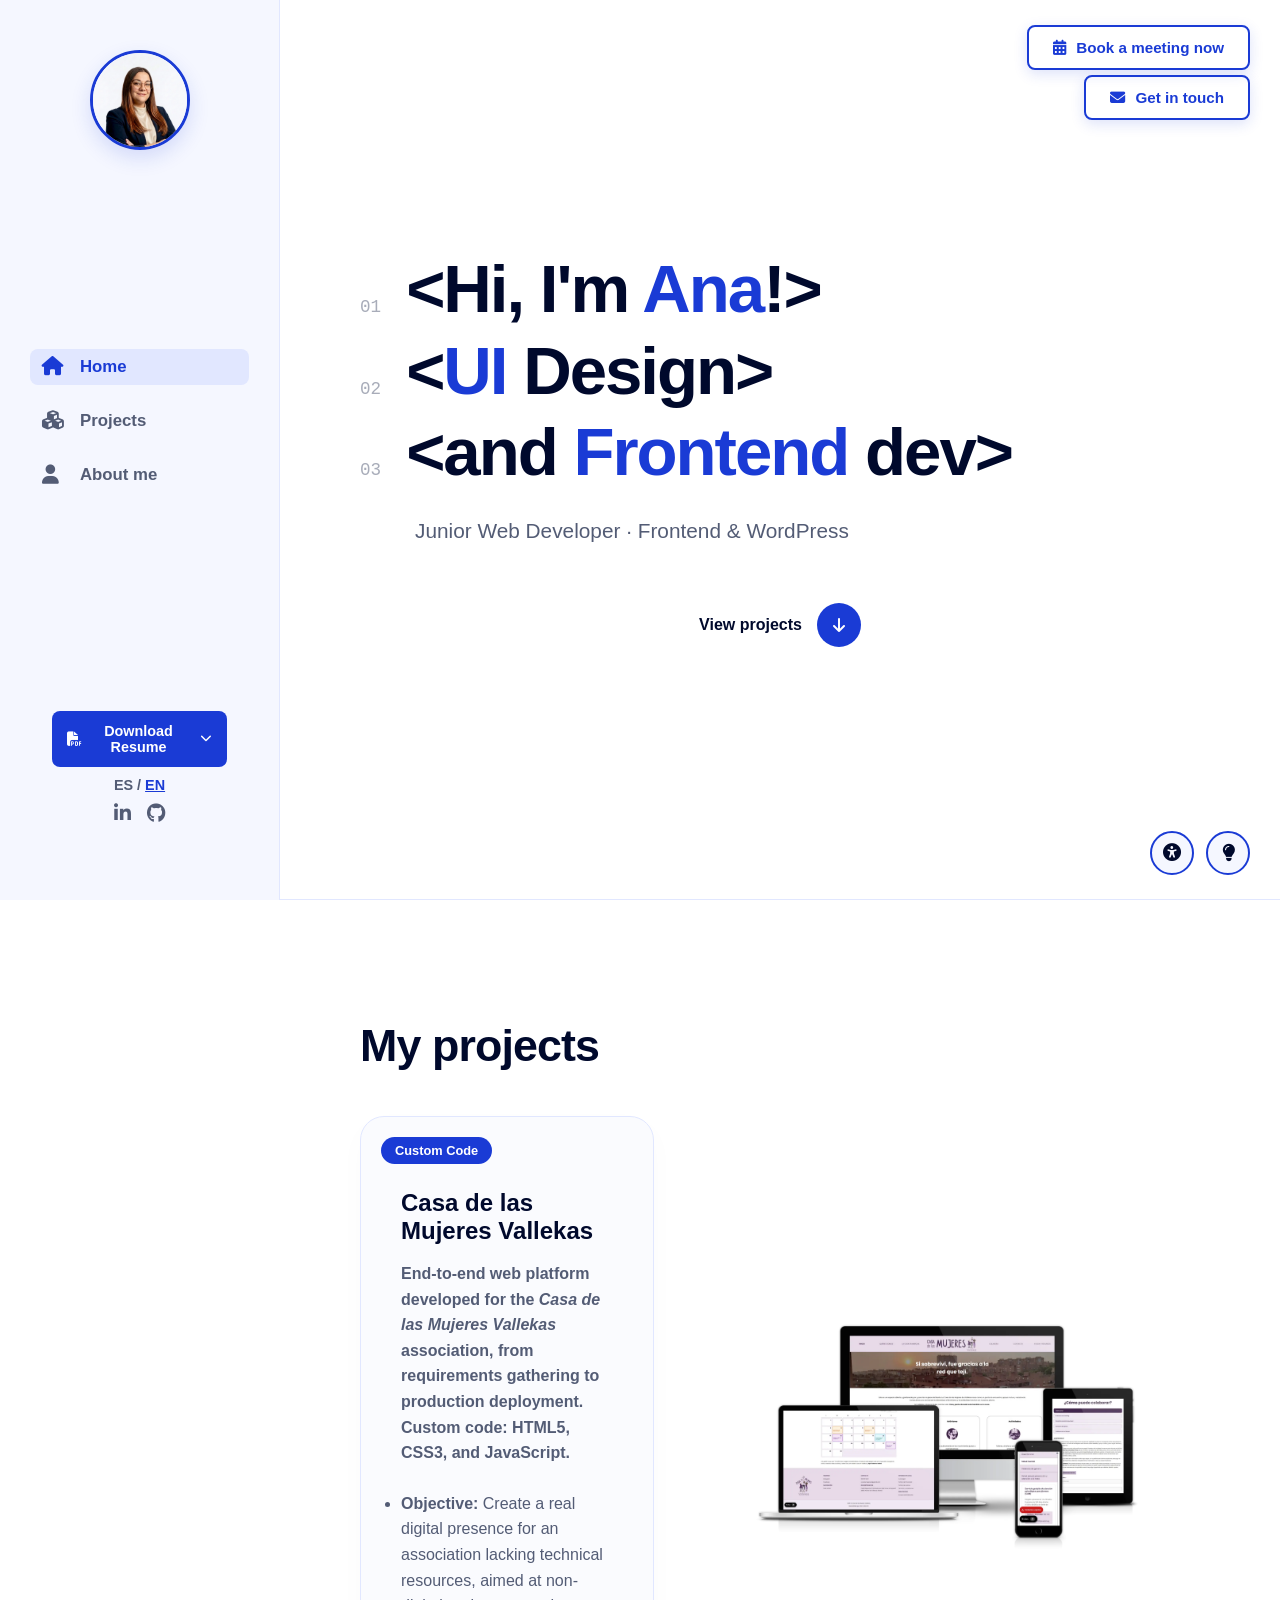
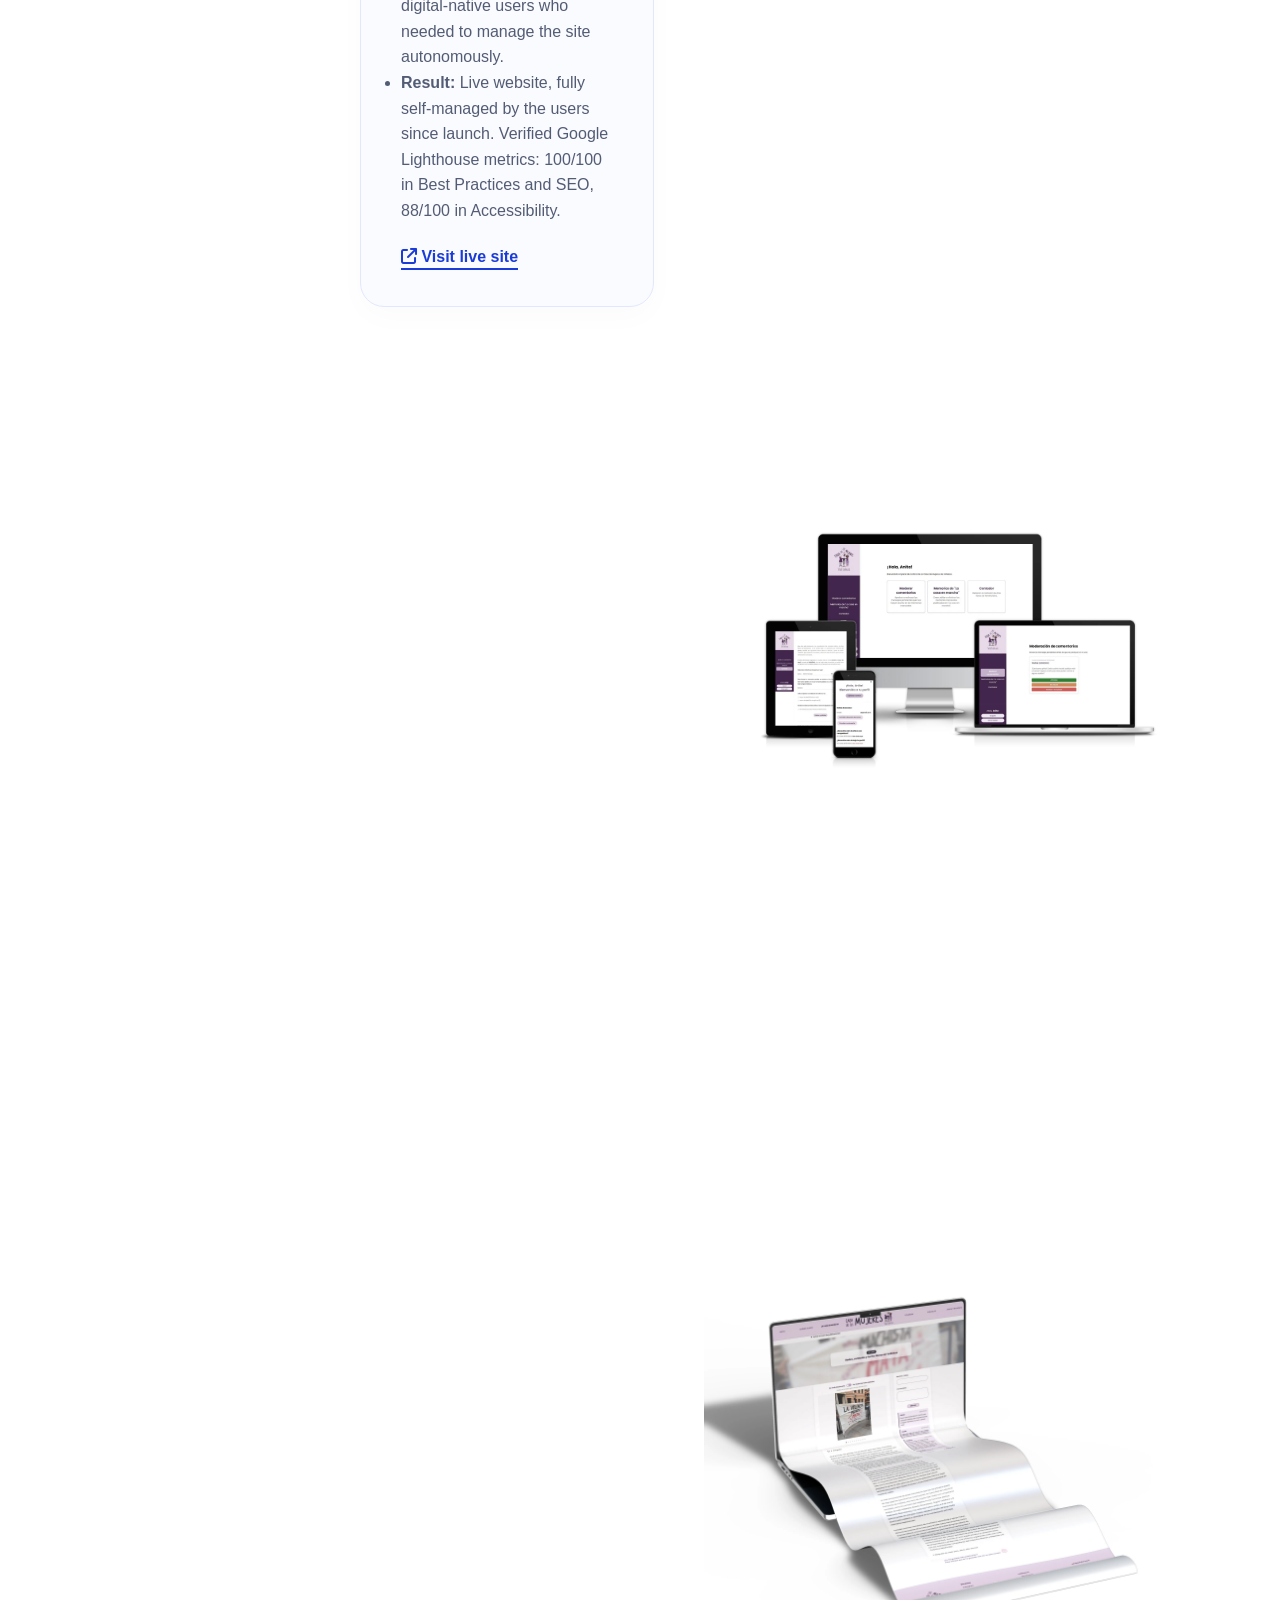
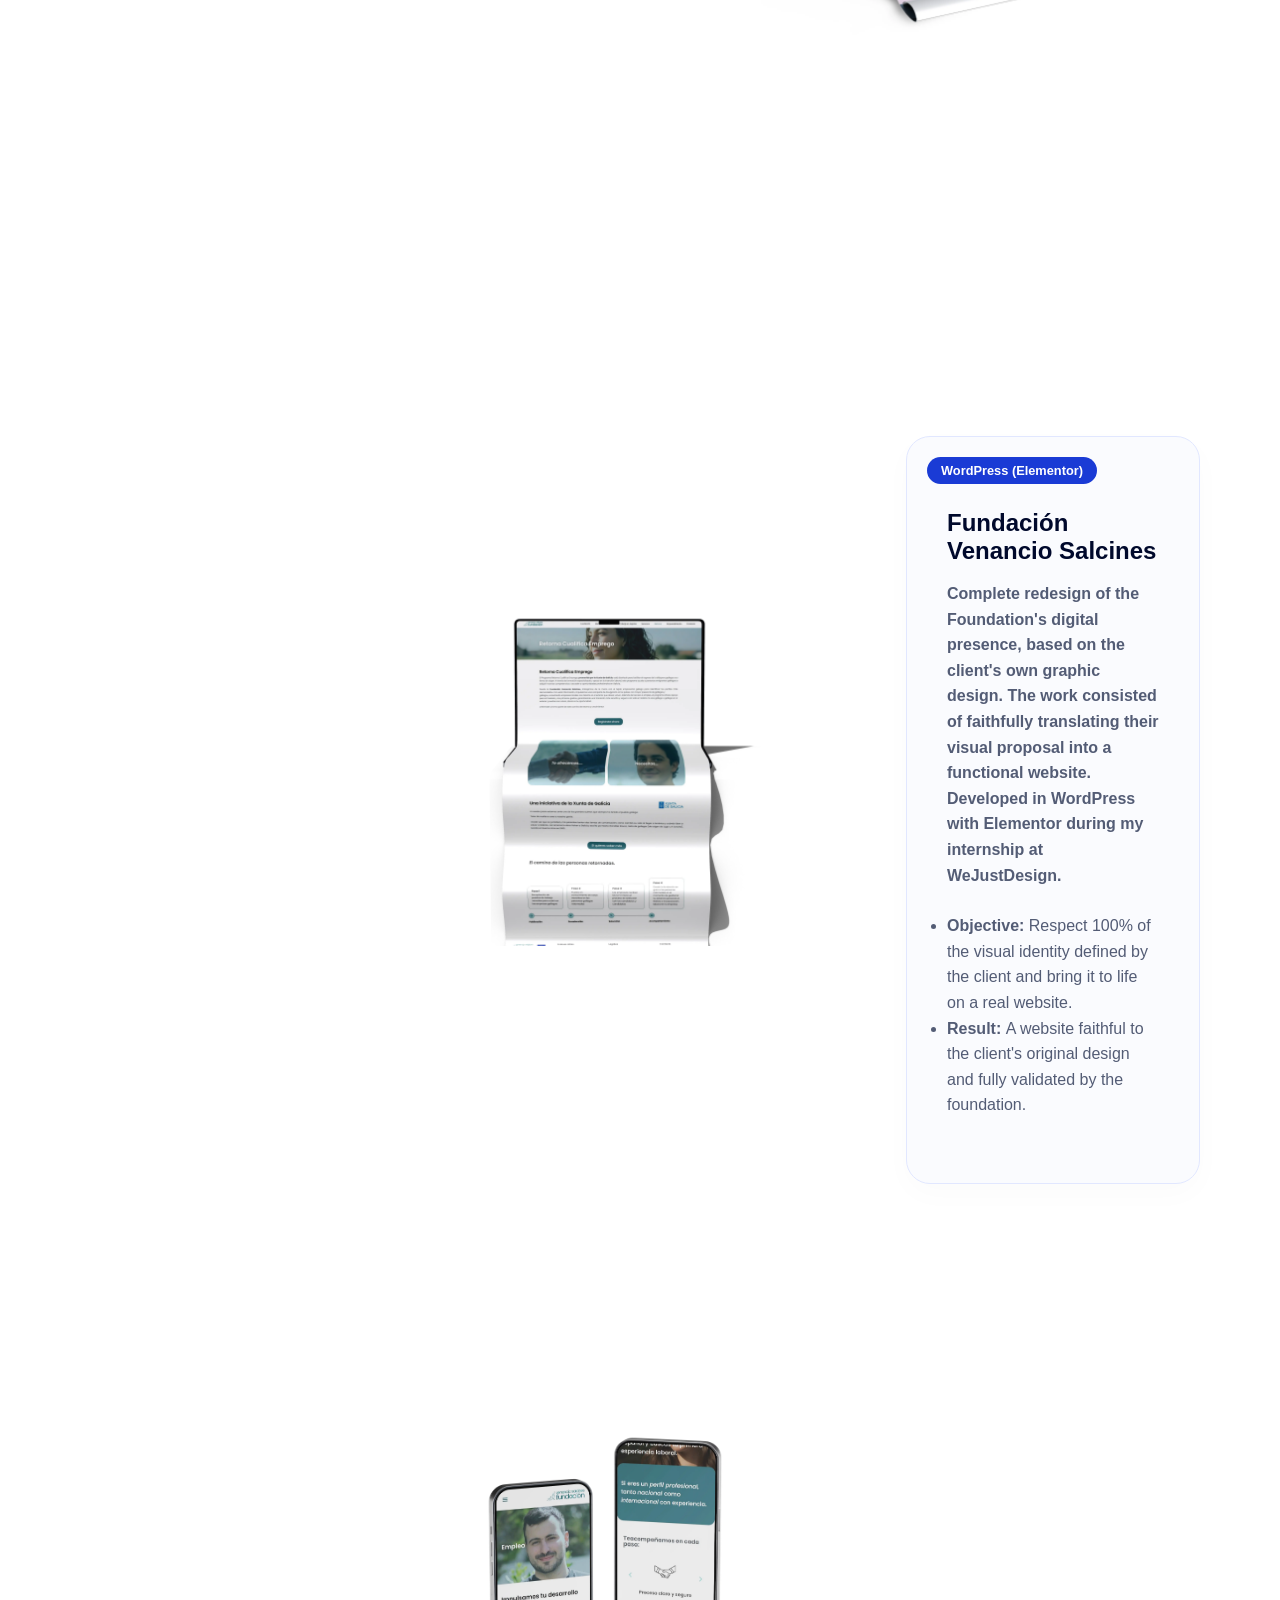
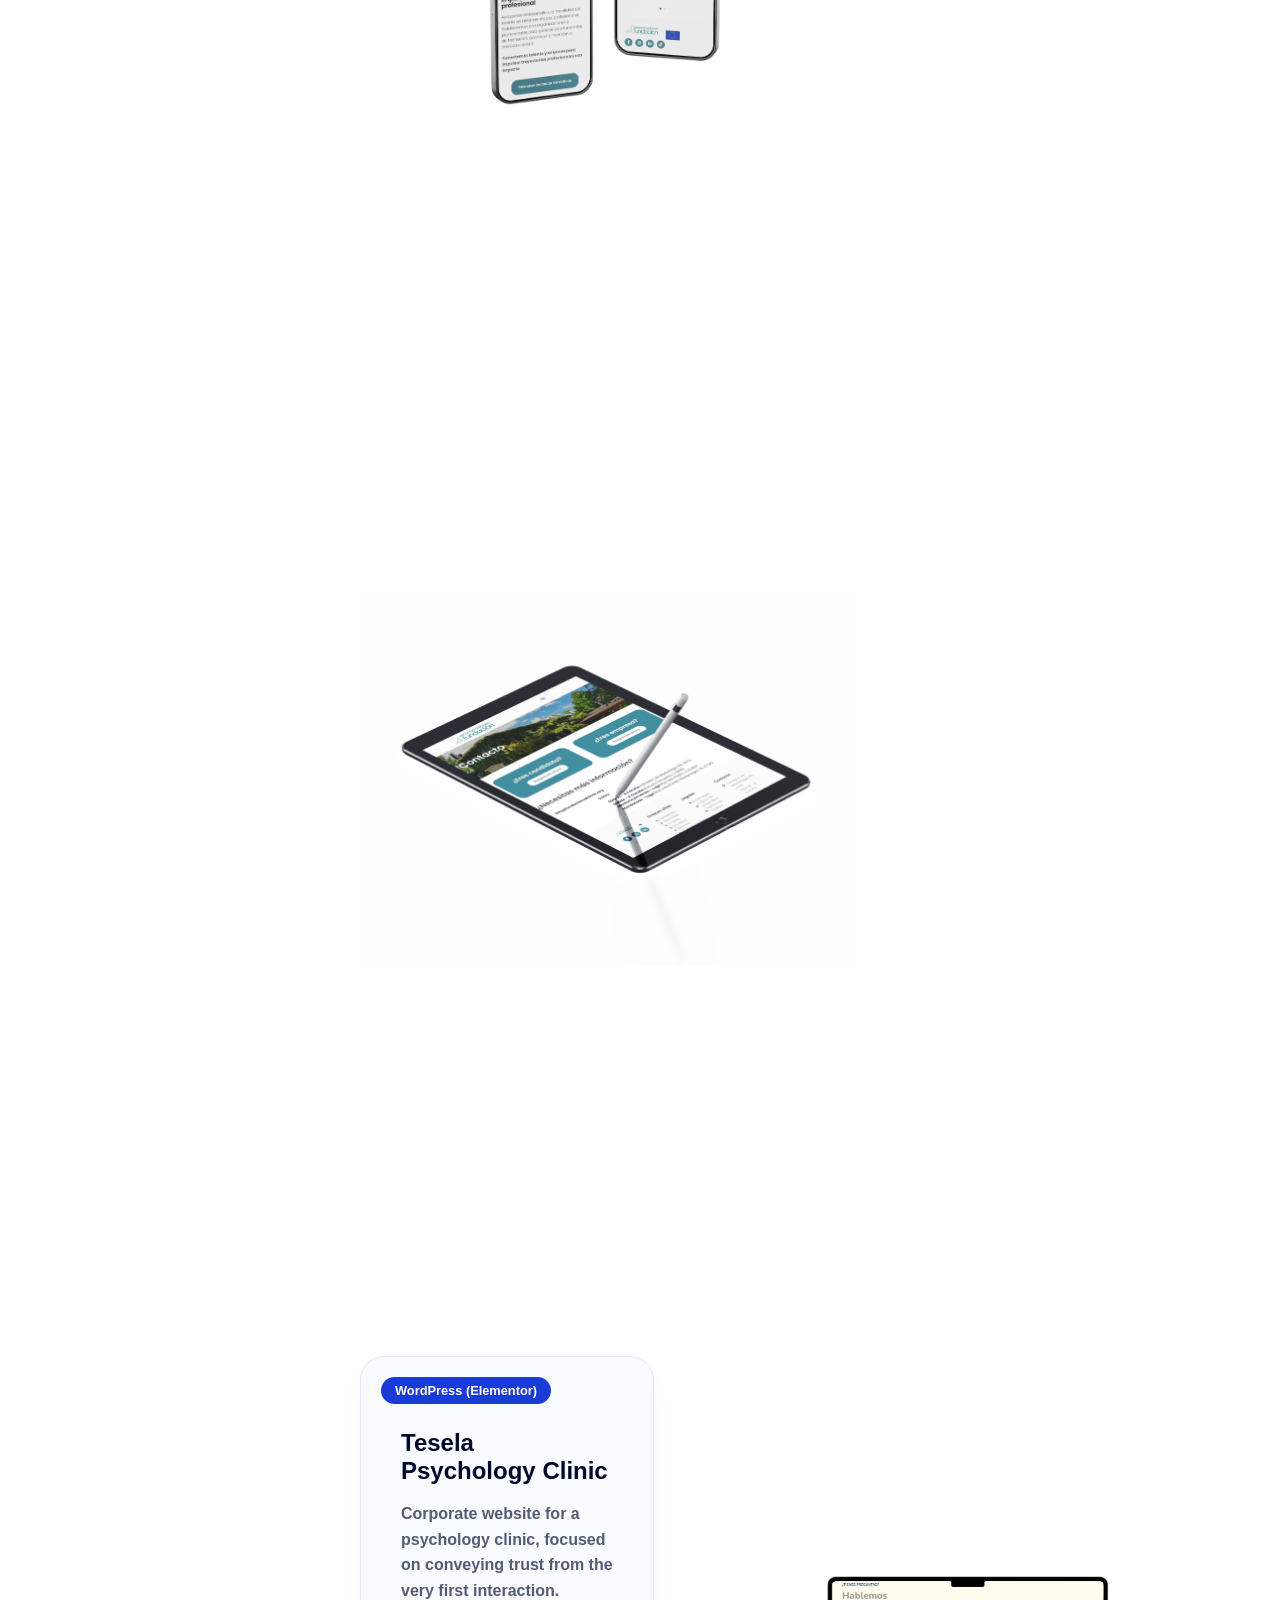
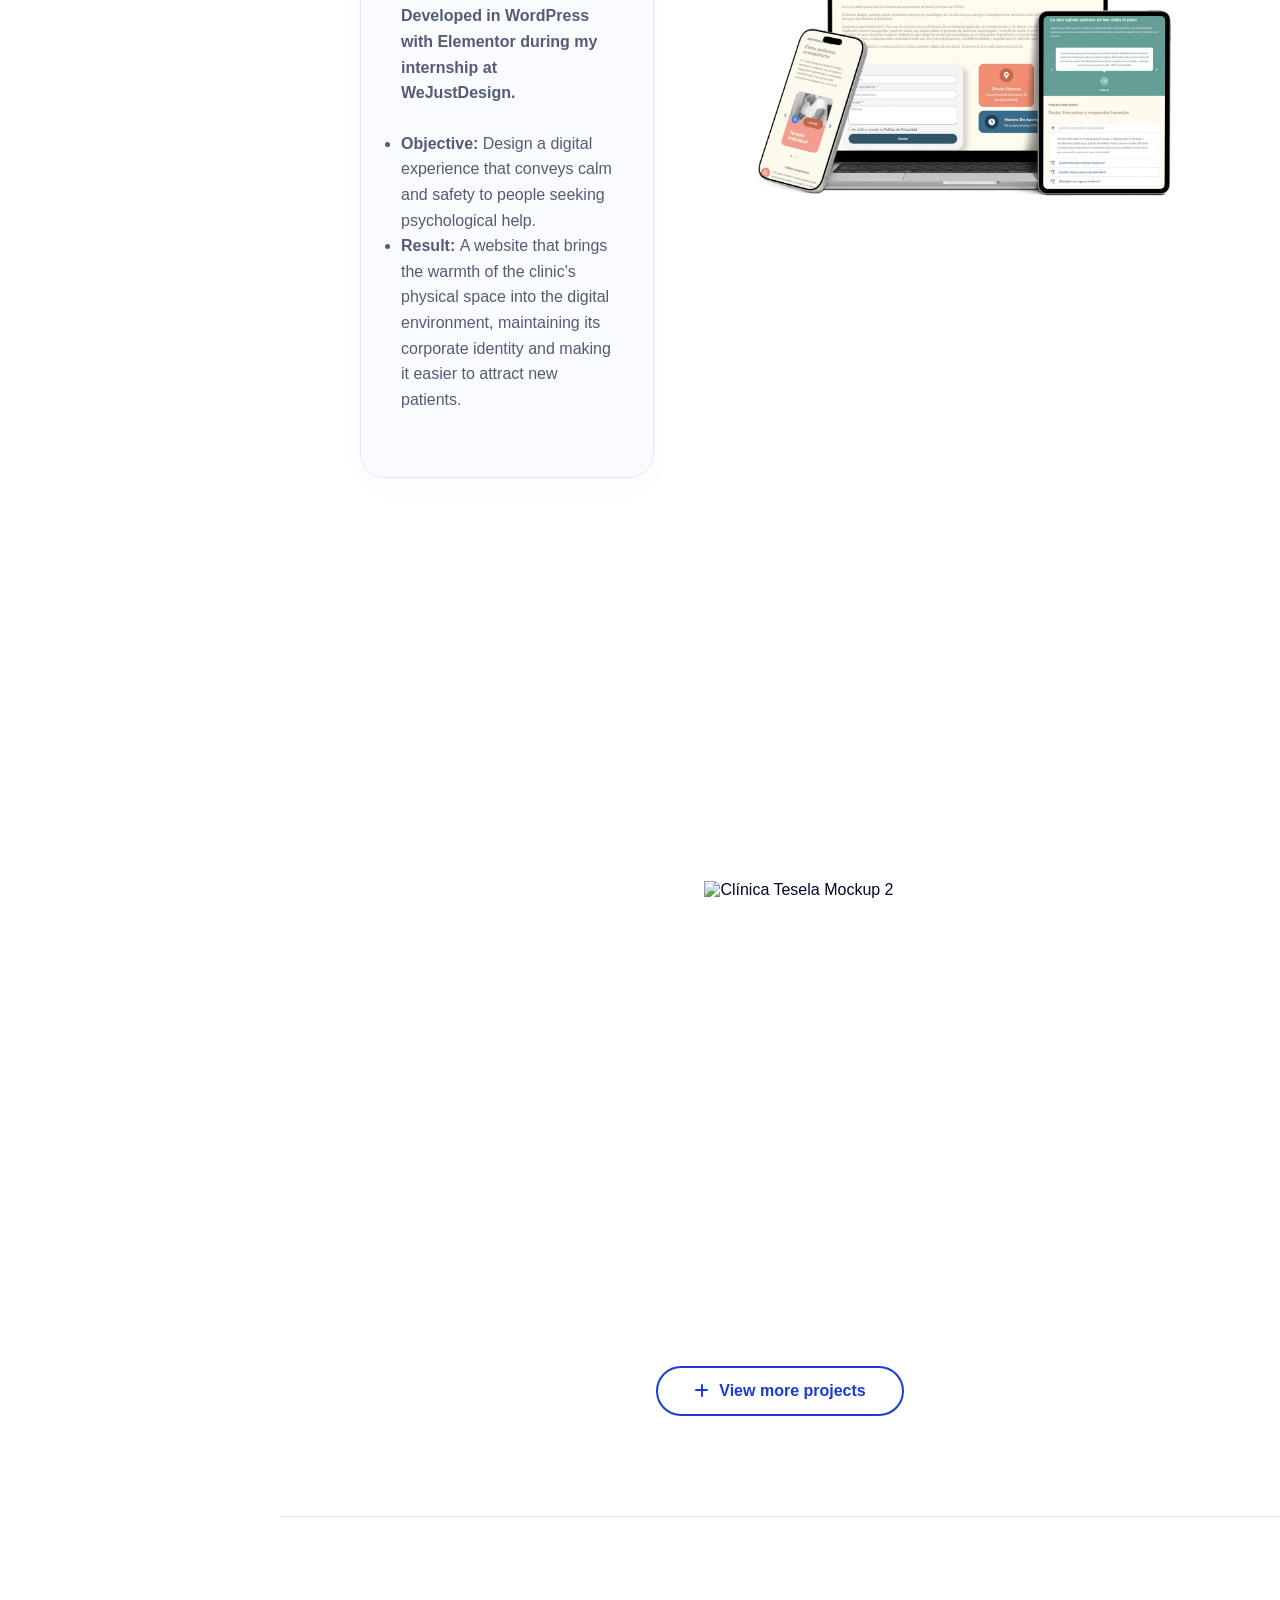
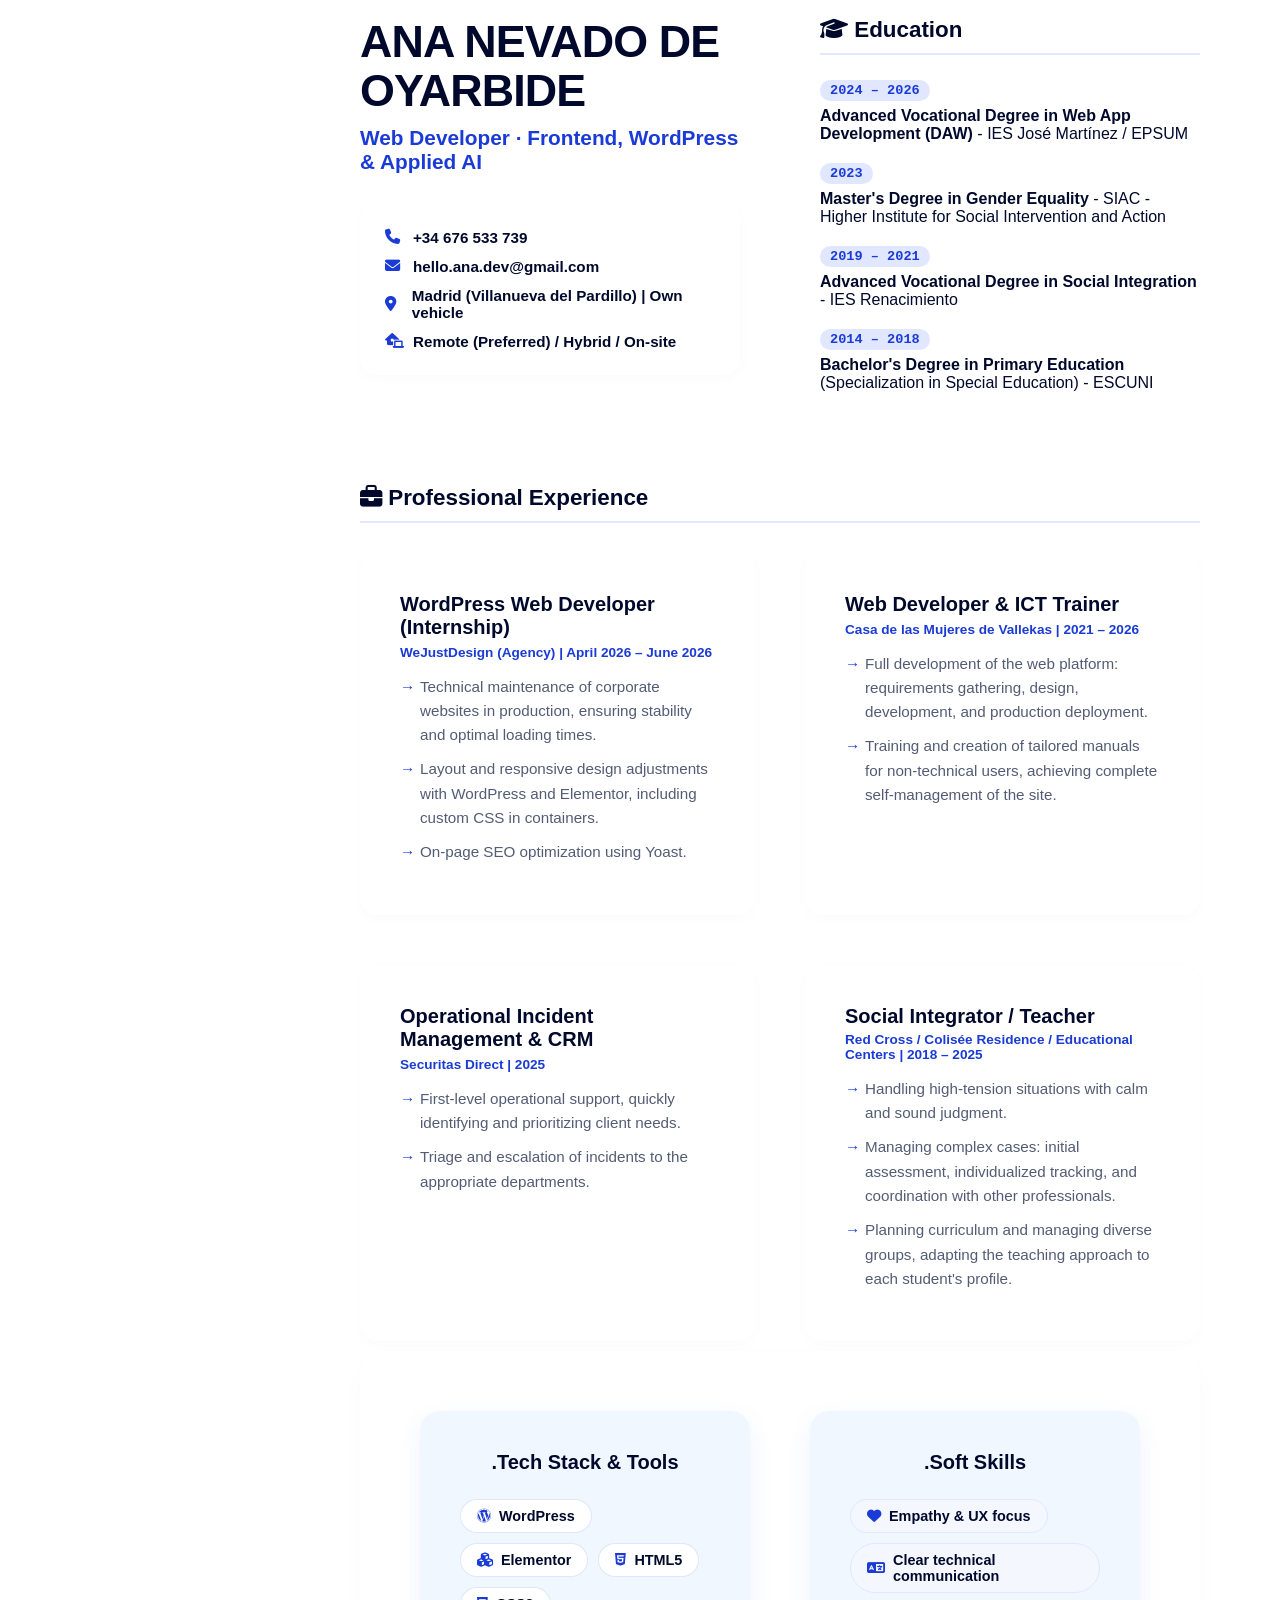
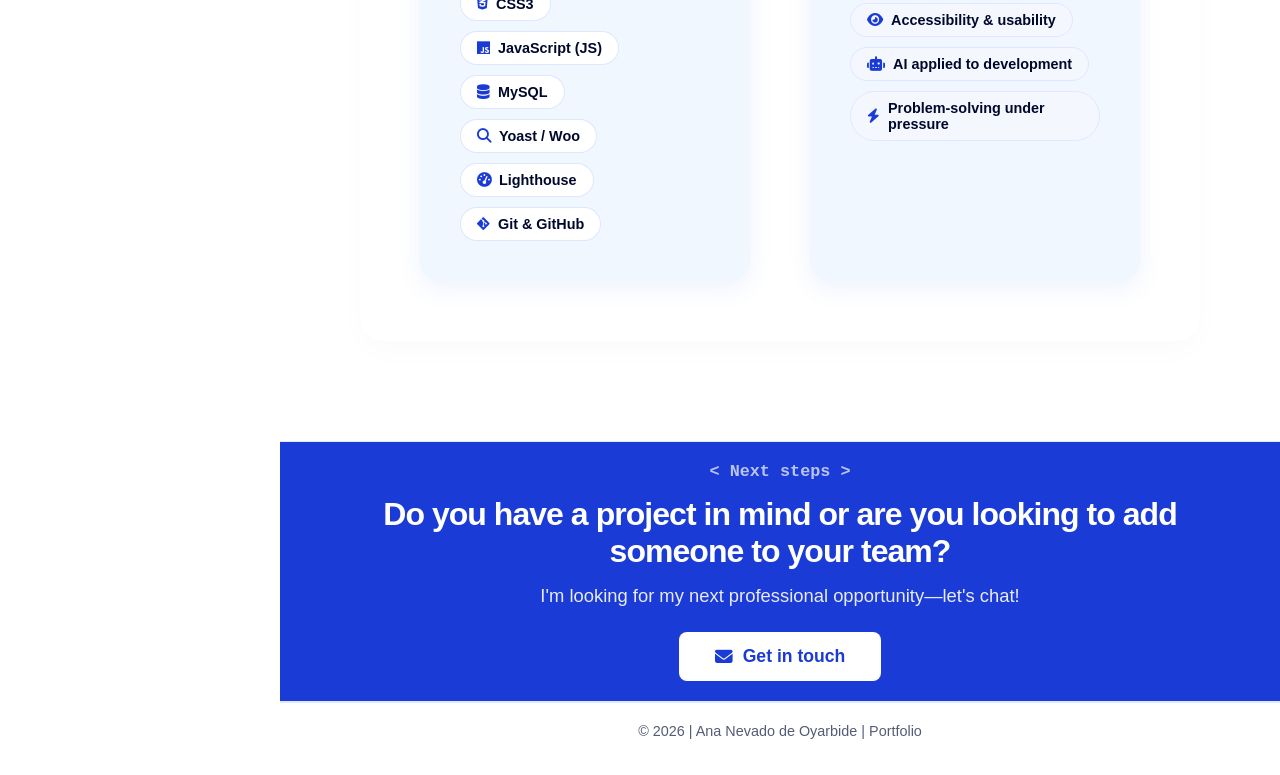
==== index-en.html @ 0ef7ce20 "Add files via upload" ====
<!DOCTYPE html>
<html lang="en" data-theme="light">
<head>
  <meta charset="UTF-8">
  <meta name="viewport" content="width=device-width, initial-scale=1.0">
  <meta name="description" content="Ana Nevado de Oyarbide — Junior Frontend Developer specializing in UI design and WordPress. Professional Portfolio.">
  <title>Ana Nevado de Oyarbide | Frontend & WordPress Portfolio</title>
  <link rel="icon" href="./images/favicon.webp" type="image/webp">
  <link rel="stylesheet" href="css/style.css">
  <link rel="stylesheet" href="https://cdnjs.cloudflare.com/ajax/libs/font-awesome/6.5.1/css/all.min.css">
  <script src="https://cdnjs.cloudflare.com/ajax/libs/gsap/3.12.2/gsap.min.js"></script>
  <script src="https://cdnjs.cloudflare.com/ajax/libs/gsap/3.12.2/ScrollTrigger.min.js"></script>
</head>
<body>

  <div class="top-widgets">
    <div class="accessibility-menu">
      <button class="widget-btn" id="acc-toggle" title="Accessibility Options">
        <i class="fa-solid fa-universal-access"></i>
      </button>
      <div class="acc-dropdown" id="acc-dropdown">
        <button id="acc-contrast"><i class="fa-solid fa-circle-half-stroke"></i> High Contrast</button>
        <button id="acc-text-lg"><i class="fa-solid fa-text-height"></i> Large Text</button>
        <button id="acc-dyslexia"><i class="fa-solid fa-font"></i> Dyslexia Font</button>
        <button id="acc-reset"><i class="fa-solid fa-rotate-left"></i> Reset</button>
      </div>
    </div>
    <button class="widget-btn" id="theme-toggle" title="Toggle Light/Dark Mode">
      <i class="fa-solid fa-lightbulb"></i>
    </button>
  </div>

  <aside class="sidebar">
    <div class="brand-avatar">
      <img src="images/perfil/Ana-Nevado-profile.webp" alt="Ana Nevado Profile">
    </div>
    
    <nav class="nav-menu">
      <ul>
        <li><a href="#hero" class="nav-item active"><i class="fa-solid fa-house"></i> Home</a></li>
        <li><a href="#projects" class="nav-item"><i class="fa-solid fa-cubes"></i> Projects</a></li>
        <li><a href="#about-footer" class="nav-item"><i class="fa-solid fa-user"></i> About me</a></li>
      </ul>
    </nav>
    
    <div class="sidebar-bottom">

        <div class="cv-dropdown-wrapper">
  <button class="download-cv-btn" id="cv-dropdown-btn">
    <i class="fa-solid fa-file-pdf"></i> Download Resume <i class="fa-solid fa-chevron-down" style="font-size: 0.8em; margin-left: 4px; "></i>
  </button>
  <div class="cv-dropdown-menu" id="cv-dropdown-menu">
    <a href="Ana_Nevado_Developer.pdf" download target="_blank" rel="noopener noreferrer"><i class="fa-solid fa-download"></i> English</a>
    <a href="Ana_Nevado_CV_Desarrolladora_Web.pdf" download target="_blank" rel="noopener noreferrer"><i class="fa-solid fa-download"></i> Spanish</a>
  </div>
</div>

      <div class="lang-selector">
        <a href="index.html"><span>ES</span></a> / <span class="active">EN</span>
      </div>
      
      <div class="sidebar-socials">
        <a href="https://www.linkedin.com/in/helloanadev" target="_blank" rel="noopener noreferrer" aria-label="LinkedIn"><i class="fa-brands fa-linkedin-in"></i></a>
        <a href="https://github.com/HelloAnaDev" target="_blank" rel="noopener noreferrer" aria-label="GitHub"><i class="fa-brands fa-github"></i></a>
      </div>
      
      
    </div>
  </aside>

  <a href="mailto:hello.ana.dev@gmail.com" class="floating-work-btn">
    <i class="fa-solid fa-envelope"></i> Get in touch
  </a>
  <a href="https://calendar.app.google/4KNFDP24h4bwmmeD8" target="_blank" rel="noopener noreferrer" class="floating-booking-btn">
    <i class="fa-solid fa-calendar-days"></i> Book a meeting now
  </a>
  <div class="sticky-phrase-overlay" id="sticky-phrase-overlay">
  <div class="spo-line">
    <span class="spo-num" id="spo-num-1">01</span>
    <span class="spo-text" id="spo-text-1"></span>
    <span class="spo-cursor" id="spo-cursor-1">|</span>
  </div>
</div>

  <main class="main-content">

    <section id="hero" class="hero-section">
  <div class="hero-center">
    <div class="text-lines-group">
      <div class="hero-text-line">
        <span class="ln-num">01</span>
        <h2>&lt;Hi, I'm <span>Ana</span>!&gt;</h2>
      </div>
      <div class="hero-text-line">
        <span class="ln-num">02</span>
        <h2>&lt;<span>UI</span> Design&gt;</h2>
      </div>
      <div class="hero-text-line">
        <span class="ln-num">03</span>
        <h2>&lt;and <span>Frontend</span> dev&gt;</h2>
      </div>
    </div>
    <h3 class="hero-tagline">Junior Web Developer · Frontend & WordPress</h3>
    
    <a href="#projects" class="learn-more-btn">
      <span>View projects</span>
      <div class="arrow-down-container"><i class="fa-solid fa-arrow-down"></i></div>
    </a>
  </div>
</section>

      
    <section id="projects" class="projects-section">
      <div class="projects-header-title">
        <h2>My projects</h2>
      </div>

      <div class="project-split-wrapper">
        <div class="proj-info-sticky">
          <div class="project-text-card">
            <div class="tag-badge">Custom Code</div>
            <h3>Casa de las Mujeres Vallekas</h3>
            <h4 class="proj-desc">End-to-end web platform developed for the <i>Casa de las Mujeres Vallekas</i> association, from requirements gathering to production deployment. Custom code: HTML5, CSS3, and JavaScript.</h4>
            <ul class="proj-desc">
              <li><strong>Objective: </strong>Create a real digital presence for an association lacking technical resources, aimed at non-digital-native users who needed to manage the site autonomously.</li> 
              
              <li><strong>Result: </strong>Live website, fully self-managed by the users since launch. Verified Google Lighthouse metrics: 100/100 in Best Practices and SEO, 88/100 in Accessibility.</li>
            </ul>
            <div class="project-action-links">
              <a href="http://www.casadelasmujeresvallekas.es" target="_blank" rel="noopener noreferrer" class="live-link-anchor"><i class="fa-solid fa-arrow-up-right-from-square"></i> Visit live site</a>
            </div>
          </div>
        </div>
        <div class="proj-visuals-track">
          <div class="visual-panel">
            <img src="images/proyectos/casa/dispositivos-publico.webp" alt="Casa de las Mujeres Mockup 1">
          </div>
          <div class="visual-panel">
            <img src="images/proyectos/casa/dispositivos-privado.webp" alt="Casa de las Mujeres Mockup 2">
            </div>
          <div class="visual-panel">
            <img src="images/proyectos/casa/SCROLL.webp" alt="Casa de las Mujeres Mockup 3">
          </div>
        </div>  
      </div>

      <div class="project-split-wrapper row-inverted">
        <div class="proj-info-sticky">
          <div class="project-text-card">
            <div class="tag-badge">WordPress (Elementor)</div>
            <h3>Fundación Venancio Salcines</h3>
            <h4 class="proj-desc">Complete redesign of the Foundation's digital presence, based on the client's own graphic design. The work consisted of faithfully translating their visual proposal into a functional website. Developed in WordPress with Elementor during my internship at WeJustDesign.</h4>
            <ul class="proj-desc">
              <li><strong>Objective: </strong>Respect 100% of the visual identity defined by the client and bring it to life on a real website.</li>
              <li><strong>Result: </strong>A website faithful to the client's original design and fully validated by the foundation.</li>
            </ul>
          </div>
        </div>
        <div class="proj-visuals-track">
          <div class="visual-panel">
            <img src="images/proyectos/fundacion/mockup1.webp" alt="Fundación Venancio Mockup 1">
          </div>
          <div class="visual-panel">
            <img src="images/proyectos/fundacion/mockup2.webp" alt="Fundación Venancio Mockup 2">
            </div>
          <div class="visual-panel">
            <img src="images/proyectos/fundacion/mockup3.webp" alt="Fundación Venancio Mockup 3">
          </div>
        </div>
      </div>

      <div class="project-split-wrapper">
        <div class="proj-info-sticky">
          <div class="project-text-card">
            <div class="tag-badge">WordPress (Elementor)</div>
            <h3>Tesela Psychology Clinic</h3>
            <h4 class="proj-desc">Corporate website for a psychology clinic, focused on conveying trust from the very first interaction. Developed in WordPress with Elementor during my internship at WeJustDesign.</h4>
            <ul class="proj-desc">
              <li><strong>Objective: </strong>Design a digital experience that conveys calm and safety to people seeking psychological help.</li>
              <li><strong>Result: </strong>A website that brings the warmth of the clinic's physical space into the digital environment, maintaining its corporate identity and making it easier to attract new patients.</li>
            </ul>
          </div>
        </div>
        <div class="proj-visuals-track">
          <div class="visual-panel">
            <img src="images/proyectos/tesela/mockup1.webp" alt="Clínica Tesela Mockup 1">
          </div>
          <div class="visual-panel">
            <img src="images/proyectos/tesela/mockup2.webp" alt="Clínica Tesela Mockup 2">
          </div>
        </div>
      </div>

      <div class="load-more-wrapper">
        <button class="load-more-btn" id="load-more-btn">
          <i class="fa-solid fa-plus"></i> View more projects
        </button>
      </div>

      <div class="project-split-wrapper row-inverted hidden-project">
        <div class="proj-info-sticky">
          <div class="project-text-card">
            <div class="tag-badge">Custom Code</div>
            <h3>DAW Vocational Training Test Web App</h3>
            <h4 class="proj-desc">Exam practice web app for 2nd-year DAW students, designed with a <i>mobile-first</i> approach. Built with HTML5, CSS3, and JavaScript.</h4>
            <ul class="proj-desc">
              <li><strong>Objective: </strong>Create a tool that students would voluntarily want to use, making exam practice less tedious.</li>
              <li><strong>Result: </strong>An app featuring multiple test modes, error history, grade saving, and a reward system. Clean design focused on concentration, fully optimized for mobile devices.</li>
            </ul>
            <div class="project-action-links">
              <a href="https://test22daw.netlify.app/" target="_blank" rel="noopener noreferrer" class="live-link-anchor"><i class="fa-solid fa-arrow-up-right-from-square"></i> Visit live site</a>
            </div>
          </div>
        </div>
        <div class="proj-visuals-track">
          <div class="visual-panel">
            <img src="images/proyectos/test/mockup1.webp" alt="Test DAW Mockup 1">
          </div>
          <div class="visual-panel">
            <img src="images/proyectos/test/mockup2.webp" alt="Test DAW Mockup 2">
          </div>
        </div>
      </div>

      <div class="project-split-wrapper hidden-project">
        <div class="proj-info-sticky">
          <div class="project-text-card">
            <div class="tag-badge">Custom Code</div>
            <h3>Mima tu cuerpo</h3>
            <h4 class="proj-desc">Informational website for coaching services. A real-world project, small in scope but built to be fast, clean, and dependency-free. Built with custom code (HTML5 and CSS3).</h4>
            <ul class="proj-desc">
              <li><strong>Objective: </strong>Communicate services clearly and without visual noise, prioritizing content over form.</li>
              <li><strong>Result: </strong>A static, maintenance-free website with instant loading times and straightforward navigation geared towards conversion.</li>
            </ul>
            <div class="project-action-links">
              <a href="https://mimatucuerpo.pages.dev/" target="_blank" rel="noopener noreferrer" class="live-link-anchor"><i class="fa-solid fa-arrow-up-right-from-square"></i> Visit live site</a>
            </div>
          </div>
        </div>
        <div class="proj-visuals-track">
          <div class="visual-panel">
            <img src="images/proyectos/mima/mockup1.webp" alt="Mima tu cuerpo Mockup 1">
          </div>
        </div>
      </div>

      <div class="project-split-wrapper row-inverted hidden-project">
        <div class="proj-info-sticky">
          <div class="project-text-card">
            <div class="tag-badge">WordPress (Elementor)</div>
            <h3>E3 Language Solutions</h3>
            <h4 class="proj-desc">Corporate website for a language training company offering services to both businesses and individuals. Developed in WordPress with Elementor during my internship at WeJustDesign.</h4>
            <ul class="proj-desc">
              <li><strong>Objective: </strong>Organize a dual service offering (B2B and B2C) so that each user profile could find what they were looking for without friction.</li>
              <li><strong>Result: </strong>A visually appealing and agile platform that clearly outlines its different services and makes getting in touch easy.</li>
            </ul>
          </div>
        </div>
        <div class="proj-visuals-track">
          <div class="visual-panel">
            <img src="images/proyectos/e3/mockup1.webp" alt="E3 Solutions Mockup 1">
          </div>
          <div class="visual-panel">
            <img src="images/proyectos/e3/mockup2.webp" alt="E3 Solutions Mockup 2">
          </div>
        </div>
      </div>

    </section>

    <section id="about-footer" class="about-footer-section">
  <div class="cv-horizontal-container">

    <div class="bio-academic-row">
      <div class="bio-col">
        <h2 class="cv-name-title">ANA NEVADO DE OYARBIDE</h2>
        <h3 class="cv-subtitle-label">Web Developer · Frontend, WordPress & Applied AI</h3>

        <div class="contact-pill-box">
          <p><i class="fa-solid fa-phone"></i> +34 676 533 739</p>
          <p><i class="fa-solid fa-envelope"></i> hello.ana.dev@gmail.com</p>
          <p><i class="fa-solid fa-location-dot"></i> Madrid (Villanueva del Pardillo) | Own vehicle</p>
          <p><i class="fa-solid fa-laptop-house"></i> Remote (Preferred) / Hybrid / On-site</p>
        </div>
      </div>

      <div class="academic-col">
        <div class="academic-block-cv">
          <h4><i class="fa-solid fa-graduation-cap"></i> Education</h4>
          
          <div class="edu-item">
            <span class="edu-date">2024 – 2026</span>
            <p><strong>Advanced Vocational Degree in Web App Development (DAW)</strong> - IES José Martínez / EPSUM</p>
          </div>
          <div class="edu-item">
            <span class="edu-date">2023</span>
            <p><strong>Master's Degree in Gender Equality</strong> - SIAC - Higher Institute for Social Intervention and Action</p>
          </div>
          <div class="edu-item">
            <span class="edu-date">2019 – 2021</span>
            <p><strong>Advanced Vocational Degree in Social Integration</strong> - IES Renacimiento</p>
          </div>
          <div class="edu-item">
            <span class="edu-date">2014 – 2018</span>
            <p><strong>Bachelor's Degree in Primary Education</strong> (Specialization in Special Education) - ESCUNI</p>
          </div>
        </div>
      </div>
    </div>

    <div class="trayectoria-row">
      <h4 class="section-main-title"><i class="fa-solid fa-briefcase"></i> Professional Experience</h4>
      
      <div class="jobs-grid">
        <div class="job-timeline-card">
          <h5>WordPress Web Developer (Internship)</h5>
          <span class="job-meta">WeJustDesign (Agency) | April 2026 – June 2026</span>
          <ul>
            <li>Technical maintenance of corporate websites in production, ensuring stability and optimal loading times.</li>
            <li>Layout and responsive design adjustments with WordPress and Elementor, including custom CSS in containers.</li>
            <li>On-page SEO optimization using Yoast.</li>
          </ul>
        </div>

        <div class="job-timeline-card">
          <h5>Web Developer & ICT Trainer</h5>
          <span class="job-meta">Casa de las Mujeres de Vallekas | 2021 – 2026</span>
          <ul>
            <li>Full development of the web platform: requirements gathering, design, development, and production deployment.</li>
            <li>Training and creation of tailored manuals for non-technical users, achieving complete self-management of the site.</li>
          </ul>
        </div>

        <div class="job-timeline-card">
          <h5>Operational Incident Management & CRM</h5>
          <span class="job-meta">Securitas Direct | 2025</span>
          <ul>
            <li>First-level operational support, quickly identifying and prioritizing client needs.</li>
            <li>Triage and escalation of incidents to the appropriate departments.</li>
          </ul>
        </div>

        <div class="job-timeline-card">
          <h5>Social Integrator / Teacher</h5>
          <span class="job-meta">Red Cross / Colisée Residence / Educational Centers | 2018 – 2025</span>
          <ul>
            <li>Handling high-tension situations with calm and sound judgment.</li>
            <li>Managing complex cases: initial assessment, individualized tracking, and coordination with other professionals.</li>
            <li>Planning curriculum and managing diverse groups, adapting the teaching approach to each student's profile.</li>
          </ul>
        </div>
      </div>
    </div>

    <div class="tech-stack-cv-footer">
      <div class="stack-box-left">
        <h4>.Tech Stack &amp; Tools</h4>
        <div class="badges-wrapper">
          <span><i class="fa-brands fa-wordpress"></i> WordPress</span>
          <span><i class="fa-solid fa-cubes"></i> Elementor</span>
          <span><i class="fa-brands fa-html5"></i> HTML5</span>
          <span><i class="fa-brands fa-css3-alt"></i> CSS3</span>
          <span><i class="fa-brands fa-js"></i> JavaScript (JS)</span>
          <span><i class="fa-solid fa-database"></i> MySQL</span>
          <span><i class="fa-solid fa-magnifying-glass"></i> Yoast / Woo</span>
          <span><i class="fa-solid fa-gauge-high"></i> Lighthouse</span>
          <span><i class="fa-brands fa-git-alt"></i> Git &amp; GitHub</span>
        </div>
      </div>
      <div class="stack-box-right">
        <h4>.Soft Skills</h4>
        <div class="badges-wrapper">
          <span><i class="fa-solid fa-heart"></i> Empathy & UX focus</span>
          <span><i class="fa-solid fa-language"></i> Clear technical communication</span>
          <span><i class="fa-solid fa-eye"></i> Accessibility & usability</span>
          <span><i class="fa-solid fa-robot"></i> AI applied to development</span>
          <span><i class="fa-solid fa-bolt"></i> Problem-solving under pressure</span>
        </div>
      </div>
    </div>

  </div>
</section>
    <section class="cta-banner-section">
  <div class="cta-content">
    <span class="cta-subtitle">&lt; Next steps &gt;</span>
    <h2 class="cta-title">Do you have a project in mind or are you looking to add someone to your team?</h2>
    <p class="cta-text">I'm looking for my next professional opportunity—let's chat!</p>
    
    <div class="cta-btn-group">
      <a href="mailto:hello.ana.dev@gmail.com" class="cta-btn">
        <i class="fa-solid fa-envelope"></i> Get in touch
      </a>
      <a href="https://calendar.app.google/4KNFDP24h4bwmmeD8" target="_blank" rel="noopener noreferrer" class="cta-btn cta-btn-booking">
        <i class="fa-solid fa-calendar-days"></i> Book a meeting
      </a>
    </div>
    
  </div>
</section>


      <footer class="sub-footer-rights">
        <p>&copy; 2026 | Ana Nevado de Oyarbide | Portfolio</p><br>
      </footer>
      <div class="lightbox-overlay" id="lightbox-overlay">
  <div class="lightbox-inner">
    <button class="lightbox-btn" id="lightbox-prev"><i class="fa-solid fa-chevron-left"></i></button>
    <div style="position:relative;">
      <button class="lightbox-close" id="lightbox-close"><i class="fa-solid fa-xmark"></i></button>
      <img class="lightbox-img" id="lightbox-img" src="" alt="Expanded view">
      <div class="lightbox-counter" id="lightbox-counter"></div>
    </div>
    <button class="lightbox-btn" id="lightbox-next"><i class="fa-solid fa-chevron-right"></i></button>
  </div>
</div>
  </main>

  <script src="js/script.js"></script>
</body>
</html>
---- css/style.css ----
/* ==================
   DESIGN TOKENS & PALETTES
   ================== */
:root {
  --bg-color: #ffffff;
  --text-main: #00092c;
  --text-muted: #535c75;
  --accent-color: #1a3bd5;
  --sidebar-bg: #f5f7ff;
  --card-bg-subtle: #fafbfe;
  --badge-bg: #e1e7ff;
  --chat-client-bg: #f0f2fafd;
  --chat-ana-bg: #1a3bd5;
  --font-sans: 'Inter', -apple-system, BlinkMacSystemFont, "Segoe UI", Roboto, sans-serif;
  --font-mono: 'SFMono-Regular', Consolas, 'Liberation Mono', Menlo, monospace;
  --glass-gradient-start: rgba(26, 59, 213, 0.08);
  --glass-gradient-end: rgba(26, 59, 213, 0.02);
  --glass-border-color: rgba(26, 59, 213, 0.15);
}

[data-theme="dark"] {
  --bg-color: #0b0f19;
  --text-main: #f1f5f9;
  --text-muted: #94a3b8;
  --accent-color: #3b82f6;
  --sidebar-bg: #111827;
  --card-bg-subtle: #1f2937;
  --badge-bg: #1e3a8a;
  --chat-client-bg: #374151;
  --chat-ana-bg: #3b82f6;
  --glass-gradient-start: rgba(59, 130, 246, 0.08);
  --glass-gradient-end: rgba(59, 130, 246, 0.02);
  --glass-border-color: rgba(59, 130, 246, 0.15);
}

/* ==================
   0. FORMATOS GENERALES
   ================== */

* {
  margin: 0;
  padding: 0;
  box-sizing: border-box;
}

html {
  scroll-behavior: smooth;
}

body {
  font-family: var(--font-sans);
  background-color: var(--bg-color);
  color: var(--text-main);
  display: flex;
  min-height: 100vh;
  transition: background-color 0.4s ease, color 0.4s ease;
  overflow-x: hidden;
}

/* Accesibilidad */
body.access-contrast {
  --bg-color: #000000 !important;
  --text-main: #ffffff !important;
  --text-muted: #ffffff !important;
  --accent-color: #ffff00 !important;
  --sidebar-bg: #000000 !important;
  --card-bg-subtle: #000000 !important;
  --chat-client-bg: #000000 !important;
  --chat-ana-bg: #ffff00 !important;
  border: 2px solid #fff;
}

body.access-text-lg {
  font-size: 20px !important;
}

body.access-text-lg h2 { font-size: 3.5rem !important; }
body.access-text-lg h3 { font-size: 2rem !important; }

body.access-dyslexia {
  font-family: 'OpenDyslexic', 'Comic Sans MS', sans-serif !important;
}

/* Sidebar */
.sidebar {
  width: 280px;
  height: 100vh;
  position: fixed;
  left: 0;
  top: 0;
  background-color: var(--sidebar-bg);
  padding: 50px 30px;
  display: flex;
  flex-direction: column;
  align-items: center;
  justify-content: space-between;
  border-right: 1px solid var(--badge-bg);
  z-index: 1000;
}

.lang-selector,
.sidebar-socials {
  margin: 0;
  padding: 0;
}

/* Aseguramos que los iconos sociales estén alineados */
.sidebar-socials {
  display: flex;
  gap: 15px;
}

.sidebar-bottom {
  margin-top: auto; 
  display: flex;
  flex-direction: column;
  align-items: center;
  gap: 10px; 
  padding-bottom: 25px; 
  width: 100%;
}

/* ==================
   BOTÓN DESCARGAR CV SIDEBAR
   ================== */
/* Contenedor principal del botón y menú */
.cv-dropdown-wrapper {
  position: relative;
  width: 80%; /* Mantenemos el ancho que le diste al botón original */
  margin: 5px auto 0 auto;
}

/* El botón principal que ahora abre el menú */
.download-cv-btn {
  display: inline-flex;
  align-items: center;
  justify-content: center;
  gap: 8px;
  padding: 12px 15px;
  background-color: var(--accent-color, #2563eb);
  color: #ffffff;
  border: none;
  font-family: inherit;
  font-weight: 600;
  font-size: 0.9rem;
  border-radius: 8px;
  cursor: pointer;
  transition: background-color 0.2s ease, transform 0.2s ease;
  width: 100%; /* Ocupa el 100% de su wrapper */
  text-align: center;
}

.download-cv-btn:hover {
  transform: translateY(-2px);
  box-shadow: 0 4px 10px rgba(0, 0, 0, 0.15);
}

/* El menú desplegable (oculto por defecto) */
.cv-dropdown-menu {
  position: absolute;
  top: 100%;
  left: 0;
  width: 100%;
  background-color: #ffffff;
  border: 1px solid #e5e7eb;
  border-radius: 8px;
  margin-top: 5px;
  box-shadow: 0 4px 12px rgba(0, 0, 0, 0.1);
  display: flex;
  flex-direction: column;
  overflow: hidden;
  opacity: 0;
  visibility: hidden;
  transform: translateY(-10px);
  transition: all 0.2s ease;
  z-index: 50; /* Para que quede por encima de otros elementos */
}

/* Clase activa que añadiremos con JavaScript */
.cv-dropdown-menu.show {
  opacity: 1;
  visibility: visible;
  transform: translateY(0);
}

/* Estilos de los enlaces de idioma (descargas) */
.cv-dropdown-menu a {
  display: inline-flex;
  align-items: center;
  gap: 10px;
  padding: 12px 15px;
  color: #374151; /* Ajusta este color oscuro según tu tema */
  text-decoration: none;
  font-size: 0.85rem;
  font-weight: 500;
  transition: background-color 0.2s ease;
}

.cv-dropdown-menu a:hover {
  background-color: #f3f4f6; /* Fondo gris claro al pasar el ratón */
  color: var(--accent-color, #2563eb);
}

.brand-avatar img {
  width: 100px;
  height: 100px;
  border-radius: 50%;
  object-fit: cover;
  border: 3px solid var(--accent-color);
  box-shadow: 0 8px 20px rgba(26, 59, 213, 0.15);
}

.nav-menu {
  width: 100%;
  margin-top: auto;
}

.nav-menu ul {
  list-style: none;
}

.nav-menu li {
  margin-bottom: 18px;
}

.nav-menu a {
  text-decoration: none;
  color: var(--text-muted);
  font-size: 1.05rem;
  font-weight: 600;
  display: flex;
  align-items: center;
  gap: 14px;
  padding: 8px 12px;
  border-radius: 8px;
  transition: all 0.3s;
}

.nav-menu a i {
  font-size: 1.2rem;
  width: 24px;
}

.nav-menu a:hover,
.nav-menu a.active {
  color: var(--accent-color);
  background-color: var(--badge-bg);
}

.lang-selector {
  font-weight: bold;
  font-size: 0.9rem;
  color: var(--text-muted);
}

.lang-selector span {
  color: var(--text-muted);
  cursor: pointer;
}

.lang-selector span.active {
  color: var(--accent-color);
  text-decoration: underline;
}

.lang-selector a {
  text-decoration: none;
}

.sidebar-socials {
  display: flex;
  gap: 16px;
  font-size: 1.2rem;
}

.sidebar-socials a {
  color: var(--text-muted);
  transition: color 0.3s;
}

.sidebar-socials a:hover {
  color: var(--accent-color);
}

.floating-booking-btn {
  position: fixed;
  top: 25px;
  right: 30px;
  background-color: #ffffff;
  color: var(--accent-color) !important;
  text-decoration: none;
  padding: 12px 24px;
  font-weight: 700;
  font-size: 0.95rem;
  border-radius: 8px;
  z-index: 9999;
  border: 2px solid var(--accent-color);
  box-shadow: 0 4px 14px rgba(26, 59, 213, 0.15);
  transition: transform 0.3s ease, background-color 0.3s ease, color 0.3s ease;
  display: flex;
  align-items: center;
  gap: 10px;
}

.floating-booking-btn:hover {
  transform: translateY(-2px);
  background-color: var(--accent-color);
  color: #ffffff !important;
}

.floating-work-btn {
  position: fixed;
  top: 75px;
  right: 30px;
  background-color: #ffffff;
  color: var(--accent-color) !important;
  text-decoration: none;
  padding: 12px 24px;
  font-weight: 700;
  font-size: 0.95rem;
  border-radius: 8px;
  z-index: 9999;
  border: 2px solid var(--accent-color);
  box-shadow: 0 4px 14px rgba(26, 59, 213, 0.15);
  transition: transform 0.3s ease, background-color 0.3s ease, color 0.3s ease;
  display: flex;
  align-items: center;
  gap: 10px;
}

.floating-work-btn:hover {
  transform: translateY(-2px);
  background-color: var(--accent-color);
  color: #ffffff !important;
}

/* Widgets de accesibilidad y tema */
.top-widgets {
  position: fixed;
  bottom: 25px;
  right: 30px;
  top: auto;
  display: flex;
  gap: 12px;
  z-index: 9999;
}

.widget-btn {
  background-color: var(--sidebar-bg);
  color: var(--text-main);
  border: 2px solid var(--accent-color, #2563eb);
  width: 44px;
  height: 44px;
  border-radius: 50%;
  cursor: pointer;
  display: flex;
  align-items: center;
  justify-content: center;
  font-size: 1.1rem;
  transition: all 0.3s cubic-bezier(0.16, 1, 0.3, 1);
}

.widget-btn:hover {
  background-color: var(--accent-color);
  color: white;
  transform: scale(1.05);
}

.accessibility-menu {
  position: relative;
}

.acc-dropdown {
  position: absolute;
  bottom: 55px;
  top: auto;
  right: 0;
  background-color: var(--sidebar-bg);
  border: 1px solid var(--accent-color);
  border-radius: 12px;
  padding: 10px;
  display: none;
  flex-direction: column;
  gap: 6px;
  width: 190px;
  box-shadow: 0 -10px 25px rgba(0, 0, 0, 0.15);
}

.acc-dropdown button {
  background: none;
  border: none;
  color: var(--text-main);
  text-align: left;
  padding: 8px 12px;
  font-size: 0.9rem;
  font-weight: 500;
  cursor: pointer;
  border-radius: 6px;
  display: flex;
  align-items: center;
  gap: 10px;
}

.acc-dropdown button:hover {
  background-color: var(--accent-color);
  color: white;
}

/* Canvas principal */
.main-content {
  margin-left: 280px;
  width: calc(100% - 280px);
  box-sizing: border-box;
}

section {
  min-height: 100vh;
  padding: 120px 8%;
  display: flex;
  flex-direction: column;
  justify-content: center;
  border-bottom: 1px solid var(--badge-bg);
}


/* ==================
   1. HERO & GENERAL
   ================== */

html {
  scroll-behavior: smooth;
}

.hero-section {
  position: relative;
  min-height: 100vh;
  display: flex;
  flex-direction: column;
  align-items: flex-start;
  justify-content: center;
  gap: 60px;
  scroll-margin-top: 0;
}

.hero-center {
  max-width: 900px;
  width: 100%;
  margin: 0 auto;
}

.abstract-shape {
  width: 50px;
  height: 50px;
  background: linear-gradient(135deg, #a5b4fc, var(--accent-color));
  border-radius: 8px;
  margin-bottom: 25px;
  opacity: 0.7;
}

.text-lines-group {
  margin-bottom: 30px;
}

.hero-text-line {
  display: flex;
  align-items: baseline;
  gap: 25px;
  margin-bottom: 8px;
}

.ln-num {
  font-family: var(--font-mono);
  font-size: 1.1rem;
  color: var(--text-muted);
  opacity: 0.5;
}

.hero-text-line h2 {
  font-size: 4.2rem;
  font-weight: 800;
  letter-spacing: -0.03em;
  line-height: 1.1;
}

.hero-text-line h2 span {
  color: var(--accent-color);
}

.hero-tagline {
  font-size: 1.3rem;
  font-weight: 500;
  color: var(--text-muted);
  margin-bottom: 50px;
  margin-left: 55px;
}

/* ==================
   BOTÓN HERO Y ANIMACIÓN FLECHA
   ================== */
.learn-more-btn {
  display: flex; /* Mantiene el texto y el círculo en la misma línea */
  align-items: center;
  justify-content: center;
  gap: 15px;
  text-decoration: none;
  color: var(--text-main);
  font-weight: bold;
  width: max-content; 
  margin: 60px auto 0 auto; 
}

/* 1. El círculo azul */
.arrow-down-container {
  width: 44px;
  height: 44px;
  border-radius: 50%;
  background-color: var(--accent-color, #2563eb);
  display: flex;
  align-items: center;
  justify-content: center;
  overflow: hidden;
}

/* 2. La flecha blanca animada */
.arrow-down-container i {
  color: white;
  display: inline-block;
  animation: smoothSlideLoop 4s infinite cubic-bezier(0.4, 0, 0.2, 1);
  animation-delay: 0.5s;
}

/* Keyframes */
@keyframes smoothSlideLoop {
  /* Inicio: Quieta en el centro */
  0%, 10% { transform: translateY(0); opacity: 1; }
  
  /* PRIMER DESCENSO (Baja, se esconde, sube invisible y vuelve al centro) */
  18%     { transform: translateY(25px); opacity: 0; }
  19%     { transform: translateY(-25px); opacity: 0; }
  27%     { transform: translateY(0); opacity: 1; }
  
  /* PEQUEÑA PAUSA EN EL MEDIO */
  32%     { transform: translateY(0); opacity: 1; }
  
  /* SEGUNDO DESCENSO (Mismo movimiento exacto) */
  40%     { transform: translateY(25px); opacity: 0; }
  41%     { transform: translateY(-25px); opacity: 0; }
  49%     { transform: translateY(0); opacity: 1; }
  
  /* PAUSA LARGA HASTA QUE SE RECOMIENZA EL BUCLE (Descanso visual) */
  100%    { transform: translateY(0); opacity: 1; }
}

/* ==================
   STICKY PHRASE OVERLAY
   ================== */

.sticky-phrase-overlay {
  position: fixed;
  top: 38px;
  left: calc(280px + 48px);
  z-index: 900;
  display: flex;
  flex-direction: column;
  gap: 2px;
  opacity: 0;
  pointer-events: none;
  transition: opacity 0.5s ease;
}

.sticky-phrase-overlay.visible {
  opacity: 1;
}

.spo-line {
  display: flex;
  align-items: baseline;
  gap: 22px;
}

.spo-num {
  font-family: var(--font-mono);
  font-size: 1rem;
  font-weight: 700;
  color: var(--text-muted);
  opacity: 0.45;
  min-width: 32px;
  line-height: 1.15;
  user-select: none;
}

.spo-text {
  font-size: 1.9rem;
  font-weight: 600;
  letter-spacing: -0.025em;
  line-height: 1.15;
  color: var(--text-main);
  white-space: nowrap;
  background-color: rgba(255, 255, 255, 0.9); 
  box-shadow: 0 0 25px 30px rgba(255, 255, 255, 0.9); 
  border-radius: 8px; 
}

.spo-text em {
  color: var(--accent-color);
  font-style: normal;
}

.spo-cursor {
  font-family: var(--font-mono);
  font-size: 2rem;
  color: var(--accent-color);
  line-height: 1;
  animation: blinkCursor 0.85s step-end infinite;
}

@keyframes blinkCursor {
  0%, 100% { opacity: 1; }
  50%       { opacity: 0; }
}

@media (max-width: 1150px) {
  .sticky-phrase-overlay {
    display: none;
  }
}


/* ==================
   3. MIS PROYECTOS
   ================== */

.projects-section {
  padding-left: 8% ;
  padding-right: 8% ;
  padding-bottom: 20px;
}

.projects-header-title h2 {
  font-size: 2.8rem;
  font-weight: 800;
  letter-spacing: -0.02em;
  margin-bottom: 45px;
}

/* Etiqueta de tecnología sobre cada proyecto */
.tag-badge {
  position: absolute;
  top: 20px;
  left: 20px;
  background-color: var(--accent-color);
  color: white;
  padding: 6px 14px;
  font-size: 0.8rem;
  font-weight: 700;
  border-radius: 30px;
}

/* Tarjeta de texto del proyecto */
.project-text-card {
  background-color: var(--card-bg-subtle);
  border: 1px solid var(--badge-bg);
  padding: 40px;
  padding-top: 72px;
  border-radius: 24px;
  box-shadow: 0 10px 30px rgba(0, 0, 0, 0.02);
  position: relative;
}

.project-text-card h3 {
  font-size: 1.5rem;
  font-weight: 800;
  margin-bottom: 16px;
  color: var(--text-main);
}

.proj-desc {
  font-size: 1rem;
  color: var(--text-muted);
  line-height: 1.6;
  margin-bottom: 25px;
}

.project-action-links {
  margin-top: 15px;
}

.live-link-anchor {
  font-weight: 700;
  color: var(--accent-color);
  text-decoration: none;
  font-size: 1rem;
  border-bottom: 2px solid var(--accent-color);
  padding-bottom: 3px;
}

/* Layout sticky scroll de proyectos */
.project-split-wrapper {
  display: flex;
  align-items: flex-start;
  gap: 6%;
  margin-bottom: 28vh;
  position: relative;
  width: 100%;
}

.project-split-wrapper.row-inverted {
  flex-direction: row-reverse;
}

.proj-info-sticky {
  width: 35%;
  position: sticky;
  top: 15vh;
  z-index: 5;
}

.proj-visuals-track {
  width: 59%;
  display: flex;
  flex-direction: column;
  gap: 18vh;
}

.visual-panel {
  min-height: 72vh;
  display: flex;
  align-items: center;
  justify-content: center;
  position: relative;
  width: 100%;
}

.visual-panel img {
  width: 100%;
  max-height: 85vh;
  object-fit: contain;
}

/* Caption glassmorphism */
.caption-box.style-glass-dynamic {
  position: absolute;
  width: 290px;
  padding: 22px;
  z-index: 10;
  background: linear-gradient(135deg, var(--glass-gradient-start), var(--glass-gradient-end));
  backdrop-filter: blur(14px);
  -webkit-backdrop-filter: blur(14px);
  border: 1px solid var(--glass-border-color);
  color: var(--text-main);
  border-radius: 18px;
  box-shadow: 0 8px 32px 0 rgba(0, 9, 44, 0.04);
}

.caption-box.style-glass-dynamic h4 {
  font-size: 1.1rem;
  font-weight: 800;
  margin-bottom: 8px;
  color: var(--accent-color);
}

.caption-box.style-glass-dynamic p {
  font-size: 0.85rem;
  line-height: 1.5;
  color: var(--text-muted);
}

.pos-bottom-right { bottom: 4%; right: -4%; }
.pos-top-left     { top: 4%;    left: -4%; }
.pos-bottom-left  { bottom: 4%; left: -4%; }
.pos-top-right    { top: 4%;    right: -4%; }

/* Proyectos ocultos */
.hidden-project {
  display: none;
}

/* Botón Ver más */
.load-more-wrapper {
  width: 100%;
  display: flex;
  justify-content: center;
  margin-top: -100px; /* Reducido para que esté más cerca de arriba */
  margin-bottom: 80px; /* Reducido para que no empuje tanto al currículum */
  position: relative;
  z-index: 10;
}

.load-more-btn {
  background-color: transparent;
  color: var(--accent-color);
  border: 2px solid var(--accent-color);
  padding: 14px 36px;
  font-size: 1rem;
  font-weight: 700;
  border-radius: 50px;
  cursor: pointer;
  display: flex;
  align-items: center;
  gap: 10px;
  transition: background-color 0.3s ease, color 0.3s ease, transform 0.2s ease;
}

.load-more-btn:hover {
  background-color: var(--accent-color);
  color: white;
  transform: translateY(-2px);
}

/* ==================
   LIGHTBOX GALERÍA
   ================== */

.visual-panel {
  cursor: zoom-in;
}

.visual-panel-hint {
  text-align: center;
  font-size: 0.78rem;
  color: var(--text-muted);
  margin-top: -14vh;
  margin-bottom: 6vh;
  opacity: 0.7;
  font-style: italic;
  letter-spacing: 0.01em;
}

.lightbox-overlay {
  position: fixed;
  inset: 0;
  background: rgba(0, 0, 0, 0.88);
  z-index: 99999;
  display: flex;
  align-items: center;
  justify-content: center;
  opacity: 0;
  pointer-events: none;
  transition: opacity 0.3s ease;
}

.lightbox-overlay.active {
  opacity: 1;
  pointer-events: all;
}

.lightbox-inner {
  position: relative;
  max-width: 90vw;
  max-height: 90vh;
  display: flex;
  align-items: center;
  justify-content: center;
  gap: 20px;
}

.lightbox-img {
  max-width: 80vw;
  max-height: 85vh;
  object-fit: contain;
  border-radius: 12px;
  box-shadow: 0 20px 60px rgba(0,0,0,0.5);
  transition: opacity 0.2s ease;
}

.lightbox-btn {
  background: rgba(255,255,255,0.15);
  border: 2px solid rgba(255,255,255,0.3);
  color: white;
  width: 48px;
  height: 48px;
  border-radius: 50%;
  cursor: pointer;
  font-size: 1.2rem;
  display: flex;
  align-items: center;
  justify-content: center;
  transition: background 0.2s ease;
  flex-shrink: 0;
}

.lightbox-btn:hover {
  background: rgba(255,255,255,0.3);
}

.lightbox-close {
  position: absolute;
  top: -50px;
  right: 0;
  background: rgba(255,255,255,0.15);
  border: 2px solid rgba(255,255,255,0.3);
  color: white;
  width: 40px;
  height: 40px;
  border-radius: 50%;
  cursor: pointer;
  font-size: 1rem;
  display: flex;
  align-items: center;
  justify-content: center;
  transition: background 0.2s ease;
}

.lightbox-close:hover {
  background: rgba(255,255,255,0.3);
}

.lightbox-counter {
  position: absolute;
  bottom: -36px;
  left: 50%;
  transform: translateX(-50%);
  color: rgba(255,255,255,0.6);
  font-size: 0.85rem;
  font-family: var(--font-mono);
  white-space: nowrap;
}

/* ==================
   4. CV FORMACIÓN ACADÉMICA
   ================== */

.cv-name-title {
  font-size: 2.8rem;
  font-weight: 900;
  letter-spacing: -0.02em;
  line-height: 1.1;
  margin-bottom: 10px;
}

.cv-subtitle-label {
  font-size: 1.3rem;
  font-weight: 600;
  color: var(--accent-color);
  margin-bottom: 30px;
}

.cv-main-abstract {
  font-size: 1.05rem;
  color: var(--text-muted);
  line-height: 1.7;
  margin-bottom: 40px;
}

.contact-pill-box {
  display: flex;
  flex-direction: column;
  gap: 18px;
  background-color: var(--bg-color);
  padding: 35px;
  border-radius: 16px;
  margin-bottom: 40px;
  box-shadow: 0 4px 15px rgba(0, 0, 0, 0.02);
}

.contact-pill-box p {
  font-size: 0.95rem;
  font-weight: 600;
  display: flex;
  align-items: center;
  gap: 12px;
}

.contact-pill-box i {
  color: var(--accent-color);
  width: 16px;
}

.academic-block-cv h4 {
  font-size: 1.4rem;
  font-weight: 800;
  margin-bottom: 25px;
  border-bottom: 2px solid var(--badge-bg);
  padding-bottom: 10px;
}

.edu-item {
  margin-bottom: 20px;
}

.edu-date {
  font-family: var(--font-mono);
  font-size: 0.85rem;
  font-weight: 700;
  color: var(--accent-color);
  background-color: var(--badge-bg);
  padding: 3px 10px;
  border-radius: 30px;
  display: inline-block;
  margin-bottom: 6px;
}

/* ==================
   4. CV LAYOUT GENERAL Y BIO
   ================== */
.about-footer-section {
  display: flex;
  justify-content: center;
  padding:100px 8%;
}

.cv-horizontal-container {
  display: flex;
  flex-direction: column;
  gap: 70px; /* Este es el aire exacto entre Fila 1 - Fila 2 - Fila 3. Puedes subirlo o bajarlo. */
  width: 100%;
  max-width: 1200px;
}

/* Fila superior: 2 columnas */
.bio-academic-row {
  display: grid;
  grid-template-columns: 1fr 1fr;
  gap: 80px;
  align-items: start;
}

.cv-name-title {
  font-size: 2.8rem;
  font-weight: 900;
  letter-spacing: -0.02em;
  line-height: 1.1;
  margin-bottom: 10px;
}

.cv-subtitle-label {
  font-size: 1.3rem;
  font-weight: 600;
  color: var(--accent-color);
  margin-bottom: 30px;
}

.cv-main-abstract {
  font-size: 1.05rem;
  color: var(--text-muted);
  line-height: 1.7;
  margin-bottom: 40px;
}

.contact-pill-box {
  display: flex;
  flex-direction: column;
  gap: 12px;
  background-color: var(--bg-color);
  padding: 25px;
  border-radius: 16px;
  box-shadow: 0 4px 15px rgba(0, 0, 0, 0.02);
}

.contact-pill-box p {
  font-size: 0.95rem;
  font-weight: 600;
  display: flex;
  align-items: center;
  gap: 12px;
  margin: 0;
}

.contact-pill-box i {
  color: var(--accent-color);
  width: 16px;
}

/* Columna de Formación */
.academic-block-cv h4 {
  font-size: 1.4rem;
  font-weight: 800;
  margin-bottom: 25px;
  border-bottom: 2px solid var(--badge-bg);
  padding-bottom: 10px;
}

.edu-item {
  margin-bottom: 20px;
}

.edu-date {
  font-family: var(--font-mono, monospace);
  font-size: 0.85rem;
  font-weight: 700;
  color: var(--accent-color);
  background-color: var(--badge-bg);
  padding: 3px 10px;
  border-radius: 30px;
  display: inline-block;
  margin-bottom: 6px;
}

/* ==================
   5. CV TRAYECTORIA PROFESIONAL
   ================== */
.section-main-title {
  font-size: 1.4rem;
  font-weight: 800;
  margin-bottom: 30px;
  border-bottom: 2px solid var(--badge-bg); /* Línea larga debajo de trayectoria */
  padding-bottom: 10px;
}

/* Grid de trabajos en 2 columnas */
.jobs-grid {
  display: grid;
  grid-template-columns: 1fr 1fr;
  gap: 50px;
  align-items: start;
}

.job-timeline-card {
  background-color: var(--bg-color);
  padding: 40px;
  border-radius: 18px;
  box-shadow: 0 4px 15px rgba(0, 0, 0, 0.02);
  height: 100%; /* Para que las tarjetas se igualen de alto si quieres */
}

.job-timeline-card h5 {
  font-size: 1.25rem;
  font-weight: 800;
  margin-bottom: 4px;
}

.job-meta {
  font-size: 0.85rem;
  color: var(--accent-color);
  font-weight: 600;
  display: inline-block;
  margin-bottom: 15px;
}

.job-timeline-card ul {
  list-style: none;
  padding: 0;
  margin: 0;
}

.job-timeline-card li {
  font-size: 0.95rem;
  color: var(--text-muted);
  line-height: 1.6;
  margin-bottom: 10px;
  position: relative;
  padding-left: 20px;
}

.job-timeline-card li::before {
  content: "→";
  position: absolute;
  left: 0;
  color: var(--accent-color);
  font-weight: bold;
}

/* ==================
   6. CV TECNOLOGÍAS Y SOFT SKILLS
   ================== */
.tech-stack-cv-footer {
  margin-top: -60px !important; /* ← ESTO ES LA CLAVE */
  display: grid;
  grid-template-columns: 1fr 1fr;
  gap: 60px; 
  background-color: var(--bg-color);
  padding: 60px; 
  border-radius: 24px;
  box-shadow: 0 10px 30px rgba(0, 0, 0, 0.02);
}

.tech-stack-cv-footer h4 {
  font-size: 1.25rem;
  font-weight: 800;
  margin-bottom: 20px;
}

.badges-wrapper {
  display: flex;
  flex-wrap: wrap;
  gap: 10px;
}

.badges-wrapper span {
  background-color: var(--sidebar-bg);
  color: var(--text-main);
  border: 1px solid var(--badge-bg);
  padding: 8px 16px;
  border-radius: 30px;
  font-size: 0.9rem;
  font-weight: 600;
  display: flex;
  align-items: center;
  gap: 8px;
}

.badges-wrapper span i {
  color: var(--accent-color);
}


/* ==================
   RECUADROS DE TECNOLOGÍAS Y SOFT SKILLS
   ================== */
.stack-box-left, 
.stack-box-right {
  /* Fondo azul muy clarito (puedes ajustar el color hexadecimal si lo quieres más/menos azul) */
  background-color: #f0f7ff; 
  /* Sombra suave con un ligero tono azulado para armonizar */
  box-shadow: 0 8px 24px rgba(37, 99, 235, 0.08); 
  /* Bordes redondeados suaves */
  border-radius: 20px; 
  /* Espacio interior para que el contenido respire y no se pegue al borde */
  padding: 40px; 
  
  /* Aseguramos que ocupe todo el alto disponible si una caja tiene más contenido que la otra */
  display: flex;
  flex-direction: column;
}

/* Opcional: Centrar los títulos dentro de estas cajas nuevas */
.stack-box-left h4,
.stack-box-right h4 {
  margin-bottom: 25px;
  /* Si prefieres el título alineado a la izquierda, puedes borrar este text-align */
  text-align: center; 
}

/* Modificamos ligeramente el fondo de las píldoras (badges) para que destaquen sobre el nuevo fondo azul */
.stack-box-left .badges-wrapper span,
.stack-box-right .badges-wrapper span {
  background-color: #ffffff; /* Las píldoras ahora son blancas limpias */
  border: 1px solid rgba(37, 99, 235, 0.15); /* Borde azul muy sutil */
}
/* ==================
   7. CV SOFT SKILLS
   ================== */

.stack-box-right .badges-wrapper span {
  background-color: var(--sidebar-bg);
  color: var(--text-main);
  border: 1px solid var(--badge-bg);
  padding: 8px 16px;
  border-radius: 30px;
  font-size: 0.9rem;
  font-weight: 600;
  display: flex;
  align-items: center;
  gap: 8px;
}

.stack-box-right .badges-wrapper span i {
  color: var(--accent-color);
}

/* Subfooter */
.sub-footer-rights {
  margin-top: 80px;
  text-align: center;
  width: 100%;
  border-top: 1px solid var(--badge-bg);
  padding-top: 30px;
  font-size: 0.9rem;
  color: var(--text-muted);
}

.sub-footer-rights a {
  color: var(--text-main);
  font-weight: 600;
  text-decoration: none;
}

/* ==================
   RESPONSIVE
   ================== */


/* ==================
   CTA BANNER FINAL 
   ================== */
.cta-banner-section {
  width: 100%;
  min-height: 25vh; 
  box-sizing: border-box; 
  padding: 20px; 
  margin-bottom: 0;
  background-color: var(--accent-color, #2563eb); 
  display: flex;
  justify-content: center;
  align-items: center;
}

.cta-content {
  max-width: 900px;
  width: 100%;
  display: flex;
  flex-direction: column;
  align-items: center;
  text-align: center;
  gap: 15px; 
}

.cta-subtitle {
  font-family: var(--font-mono, monospace);
  color: rgba(255, 255, 255, 0.7); 
  font-weight: 700;
  font-size: 1.05rem;
}

.cta-title {
  /* Reducimos un poco el tamaño para que encaje mejor en el 25vh */
  font-size: 2rem; 
  color: #ffffff; 
  font-weight: 800;
  letter-spacing: -0.03em;
  line-height: 1.15;
  margin: 0;
}

.cta-text {
  font-size: 1.15rem;
  color: rgba(255, 255, 255, 0.9); 
  margin: 0 0 10px 0;
}

.cta-btn-group {  
  display: flex;  
  flex-direction: row;  
  flex-wrap: wrap;  
  gap: 14px;  
  justify-content: center;
  align-items: center;
  }
  
  .cta-btn-booking {  
  display: none !important;
}

.cta-btn {
  display: inline-flex;
  align-items: center;
  justify-content: center;
  gap: 10px;
  background-color: #ffffff;
  color: var(--accent-color, #2563eb);
  padding: 14px 36px;
  border-radius: 8px;
  text-decoration: none;
  font-weight: 700;
  font-size: 1.1rem;
  transition: transform 0.2s ease, box-shadow 0.2s ease;
}

.cta-btn:hover {
  transform: translateY(-3px);
  box-shadow: 0 8px 20px rgba(0, 0, 0, 0.25);
}



/* ==================
   FOOTER
   ================== */
.sub-footer-rights {
  /* Eliminamos cualquier margen exterior superior que empuje el banner */
  margin-top: 0; 
  /* Aseguramos que tenga un padding agradable hacia adentro */
  padding: 20px 0; 
  text-align: center; 
}

/* Las etiquetas <p> tienen un margen por defecto que empuja hacia afuera. 
   Al ponerlo a 0, evitamos que separe el footer del banner. */
.sub-footer-rights p {
  margin: 0; 
}

/* ==================
   RESPONSIVE TABLET (max 1150px)
   ================== */
@media (max-width: 1150px) {

  body {
    flex-direction: column;
  }

  .sidebar {
    width: 100%;
    height: auto;
    position: relative;
    flex-direction: row;
    justify-content: space-between;
    align-items: center;
    padding: 16px 5%;
    border-right: none;
    border-bottom: 1px solid var(--badge-bg);
    z-index: 1000;
  }

  .brand-avatar img {
    width: 50px;
    height: 50px;
  }

  .nav-menu {
    display: none;
  }

  .sidebar-bottom {
    flex-direction: row;
    align-items: center;
    gap: 14px;
    padding-bottom: 0;
    margin-top: 0;
    width: auto;
  }

  .cv-dropdown-wrapper {
    width: auto;
    margin: 0;
  }

  .download-cv-btn {
    padding: 9px 14px;
    font-size: 0.82rem;
    width: auto;
  }

  .lang-selector {
    font-size: 0.85rem;
  }

  .sidebar-socials {
    font-size: 1rem;
    gap: 12px;
  }

  .floating-work-btn {
    display: none;
  }

  .floating-booking-btn {
    display: none;
  }

.cta-btn-booking {
    display: inline-flex !important;
  }

  .sticky-phrase-overlay {
    display: none;
  }

  .main-content {
    margin-left: 0;
    width: 100%;
  }

  section {
    padding: 60px 5%;
    min-height: auto;
  }

  .hero-section {
    padding-top: 60px;
    gap: 30px;
  }

  .hero-text-line h2 {
    font-size: 2.4rem;
  }

  .hero-tagline {
    margin-left: 0;
    font-size: 1.1rem;
  }

  .top-widgets {
    right: 16px;
    bottom: 16px;
  }

  .projects-section {
    padding-left: 5%;
    padding-right: 5%;
  }

  .projects-header-title h2 {
    font-size: 2rem;
  }

  .project-split-wrapper,
  .project-split-wrapper.row-inverted {
    flex-direction: column;
    gap: 30px;
    margin-bottom: 70px;
  }

  .proj-info-sticky {
    width: 100%;
    position: relative;
    top: 0;
  }

  .proj-visuals-track {
    width: 100%;
    flex-direction: row;
    overflow-x: auto;
    scroll-snap-type: x mandatory;
    gap: 20px;
    padding-bottom: 20px;
  }

  .proj-visuals-track::-webkit-scrollbar {
    height: 5px;
  }

  .proj-visuals-track::-webkit-scrollbar-thumb {
    background-color: var(--badge-bg);
    border-radius: 10px;
  }

  .visual-panel {
    min-width: 85vw;
    min-height: auto;
    scroll-snap-align: center;
  }

  .visual-panel img {
    max-height: 55vw;
  }

  .visual-panel-hint {
    display: none;
  }

  .load-more-wrapper {
    margin-top: 0;
    margin-bottom: 40px;
  }

  .about-footer-section {
    padding: 60px 5%;
  }

  .bio-academic-row {
    grid-template-columns: 1fr;
    gap: 40px;
  }

  .cv-name-title {
    font-size: 2rem;
  }

  .cv-subtitle-label {
    font-size: 1.1rem;
  }

  .contact-pill-box {
    padding: 20px;
  }

  .jobs-grid {
    grid-template-columns: 1fr;
    gap: 30px;
  }

  .job-timeline-card {
    padding: 25px;
  }

  .tech-stack-cv-footer {
    grid-template-columns: 1fr;
    gap: 30px;
    padding: 30px;
    margin-top: 0 !important;
  }

  .stack-box-left,
  .stack-box-right {
    padding: 25px;
  }

  .cta-banner-section {
    padding: 50px 5%;
    min-height: auto;
  }

  .cta-title {
    font-size: 1.6rem;
  }

  .cta-text {
    font-size: 1rem;
  }

  .sub-footer-rights {
    padding: 20px 5%;
  }
}

/* ==================
   RESPONSIVE MÓVIL (max 600px)
   ================== */
@media (max-width: 600px) {

  .sidebar {
    padding: 12px 4%;
    gap: 10px;
  }

  .brand-avatar img {
    width: 40px;
    height: 40px;
  }

  .sidebar-bottom {
    gap: 10px;
  }

  .download-cv-btn {
    padding: 8px 10px;
    font-size: 0.78rem;
  }

  .sidebar-socials {
    display: none;
  }

  .hero-text-line h2 {
    font-size: 1.8rem;
  }

  .hero-tagline {
    font-size: 0.95rem;
  }

  .learn-more-btn {
    font-size: 0.9rem;
  }

  .projects-header-title h2 {
    font-size: 1.6rem;
  }

  .project-text-card {
    padding: 20px;
    padding-top: 60px;
  }

  .project-text-card h3 {
    font-size: 1.2rem;
  }

  .proj-desc {
    font-size: 0.9rem;
  }

  .visual-panel {
    min-width: 92vw;
  }

  .cv-name-title {
    font-size: 1.6rem;
  }

  .cv-subtitle-label {
    font-size: 1rem;
  }

  .contact-pill-box p {
    font-size: 0.85rem;
  }

  .job-timeline-card h5 {
    font-size: 1.05rem;
  }

  .job-timeline-card li {
    font-size: 0.88rem;
  }

  .badges-wrapper span {
    font-size: 0.82rem;
    padding: 6px 12px;
  }

  .cta-title {
    font-size: 1.3rem;
  }

  .cta-btn {
    padding: 12px 24px;
    font-size: 1rem;
  }

  .acc-dropdown {
    width: 170px;
    right: 0;
  }

  .top-widgets {
    bottom: 12px;
    right: 12px;
    gap: 8px;
  }
}
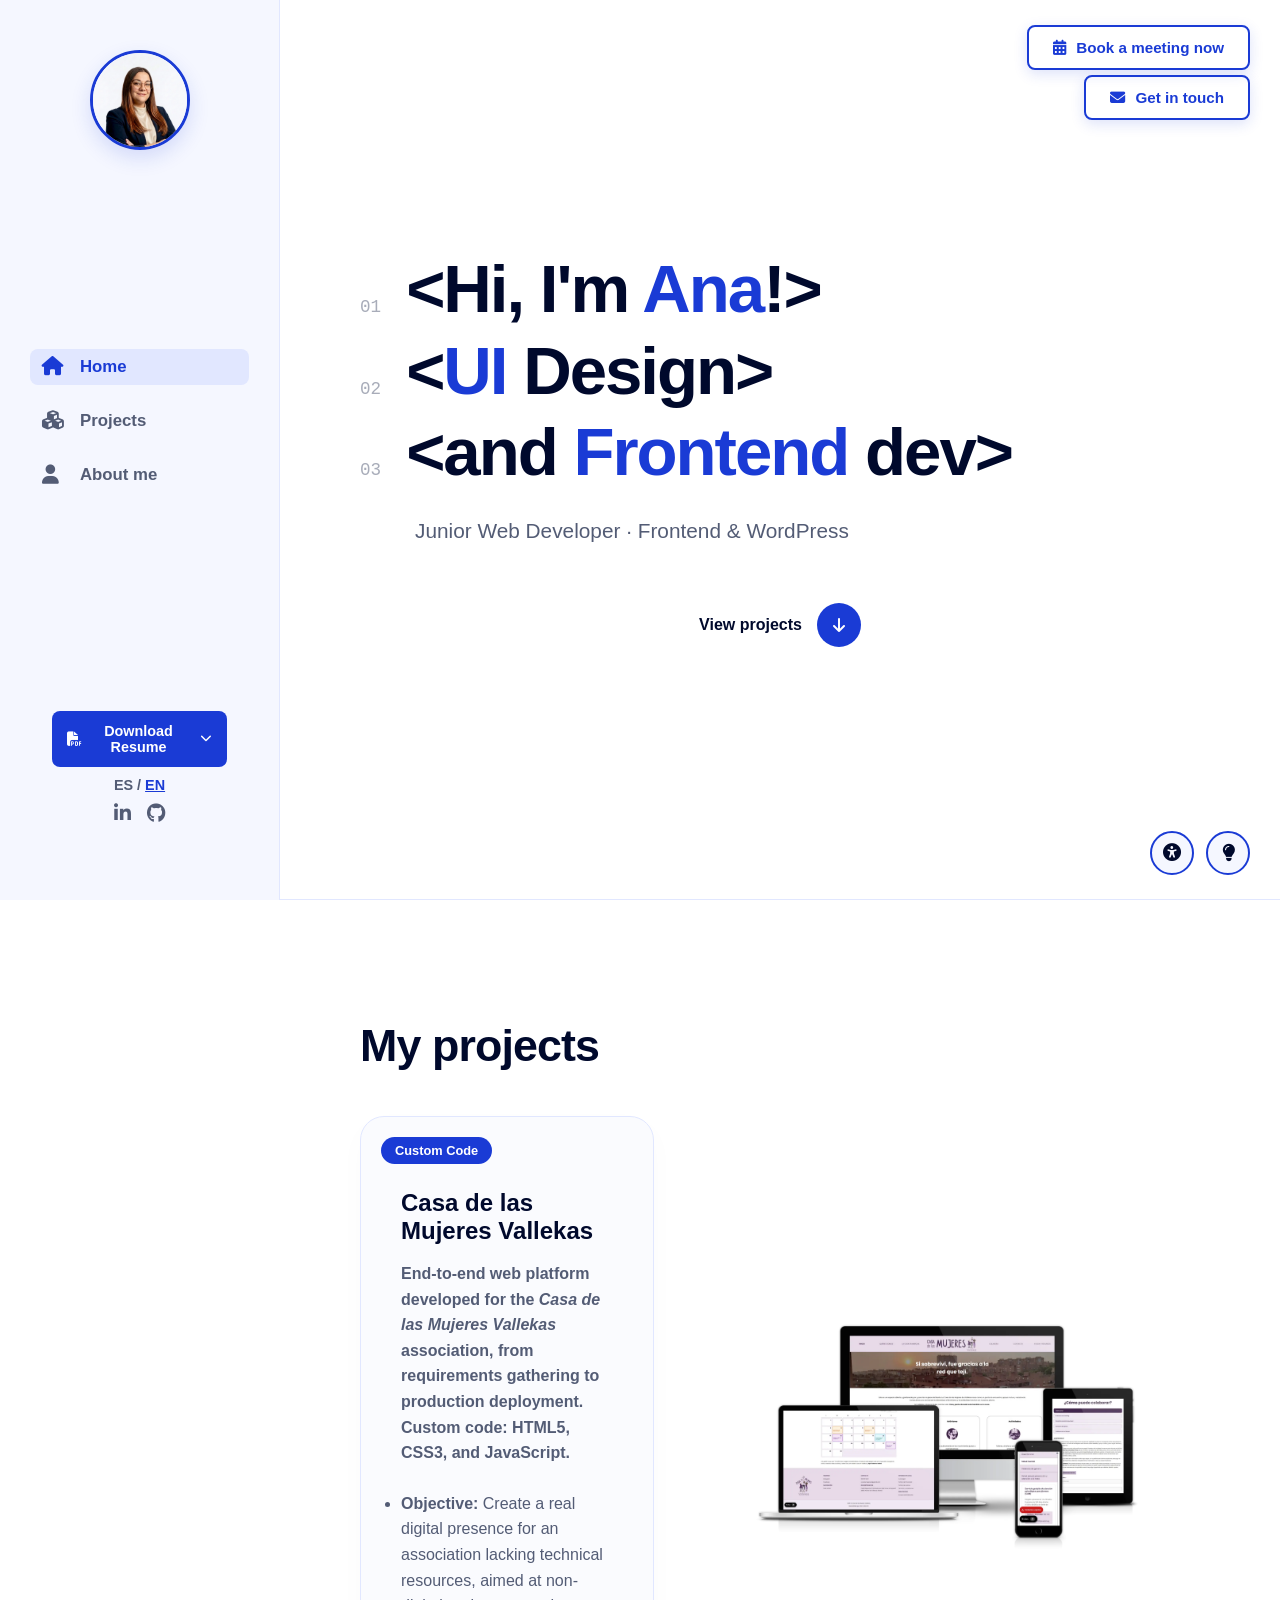
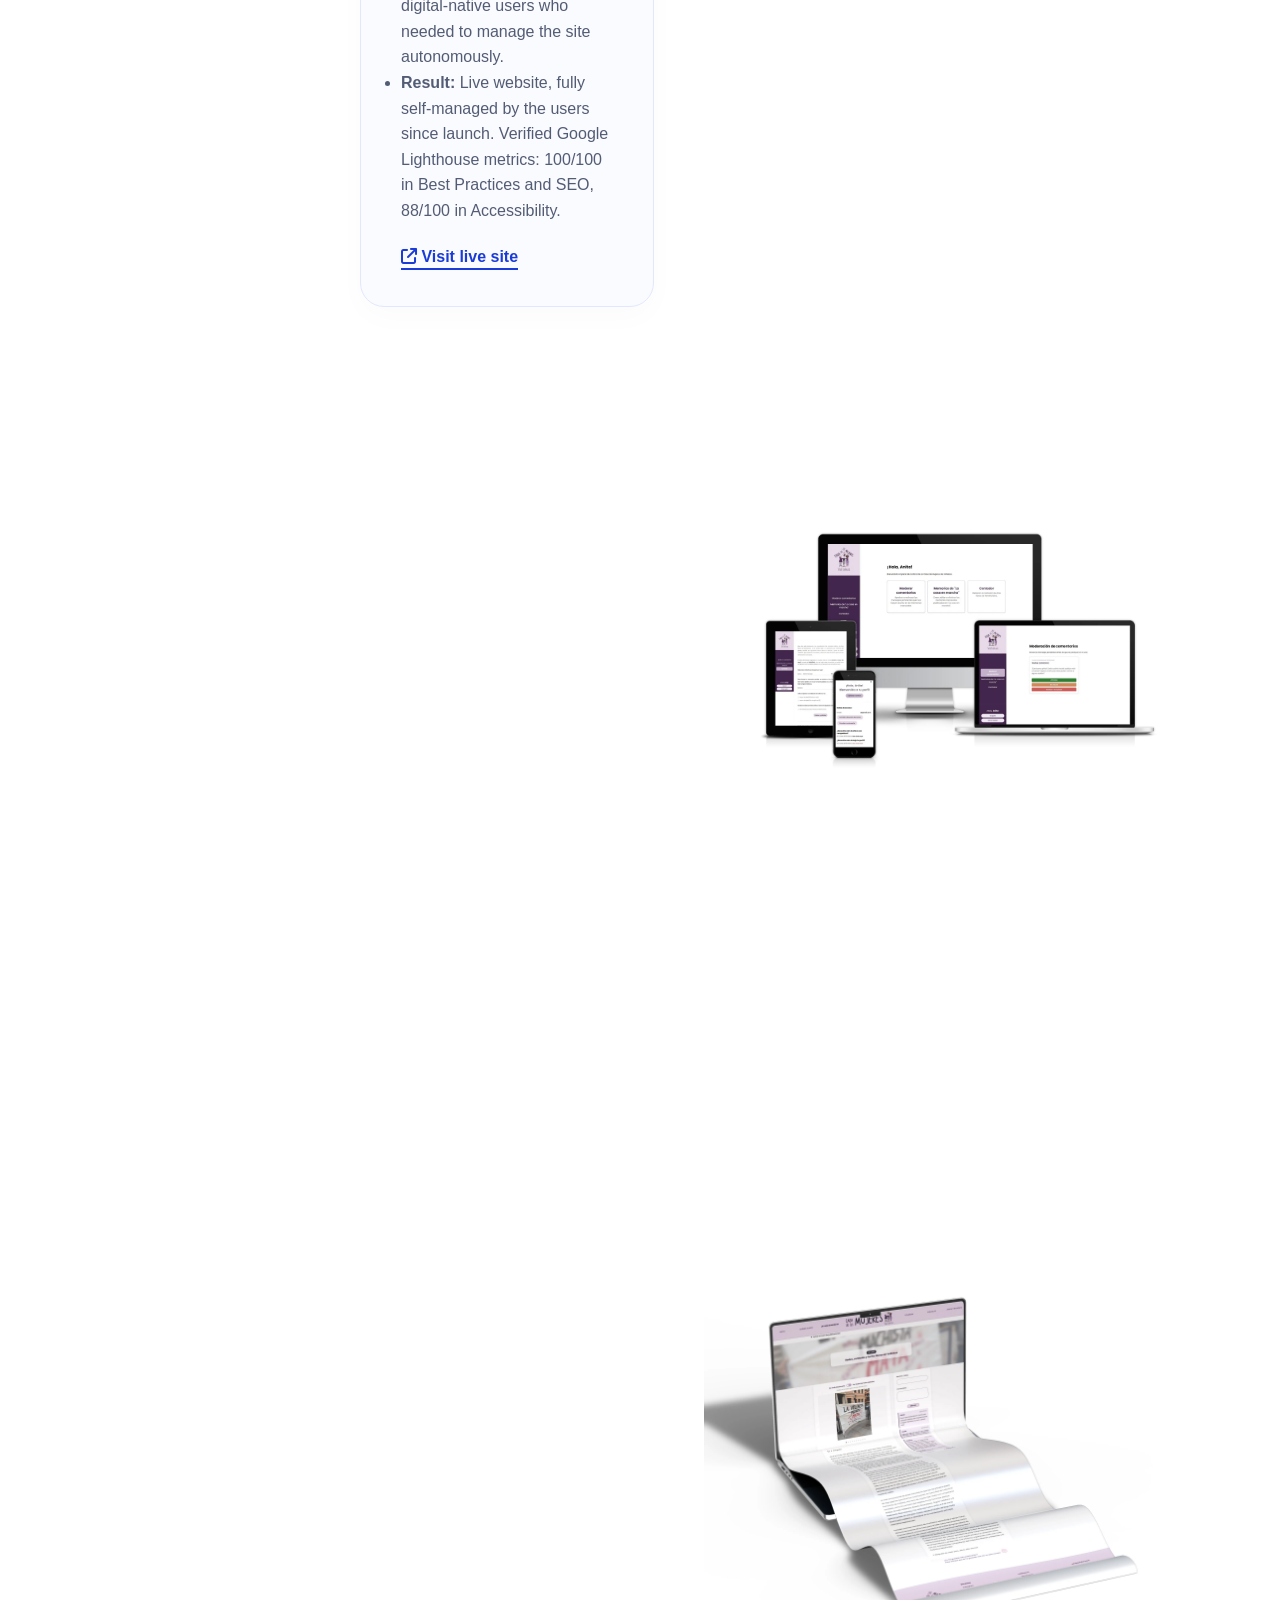
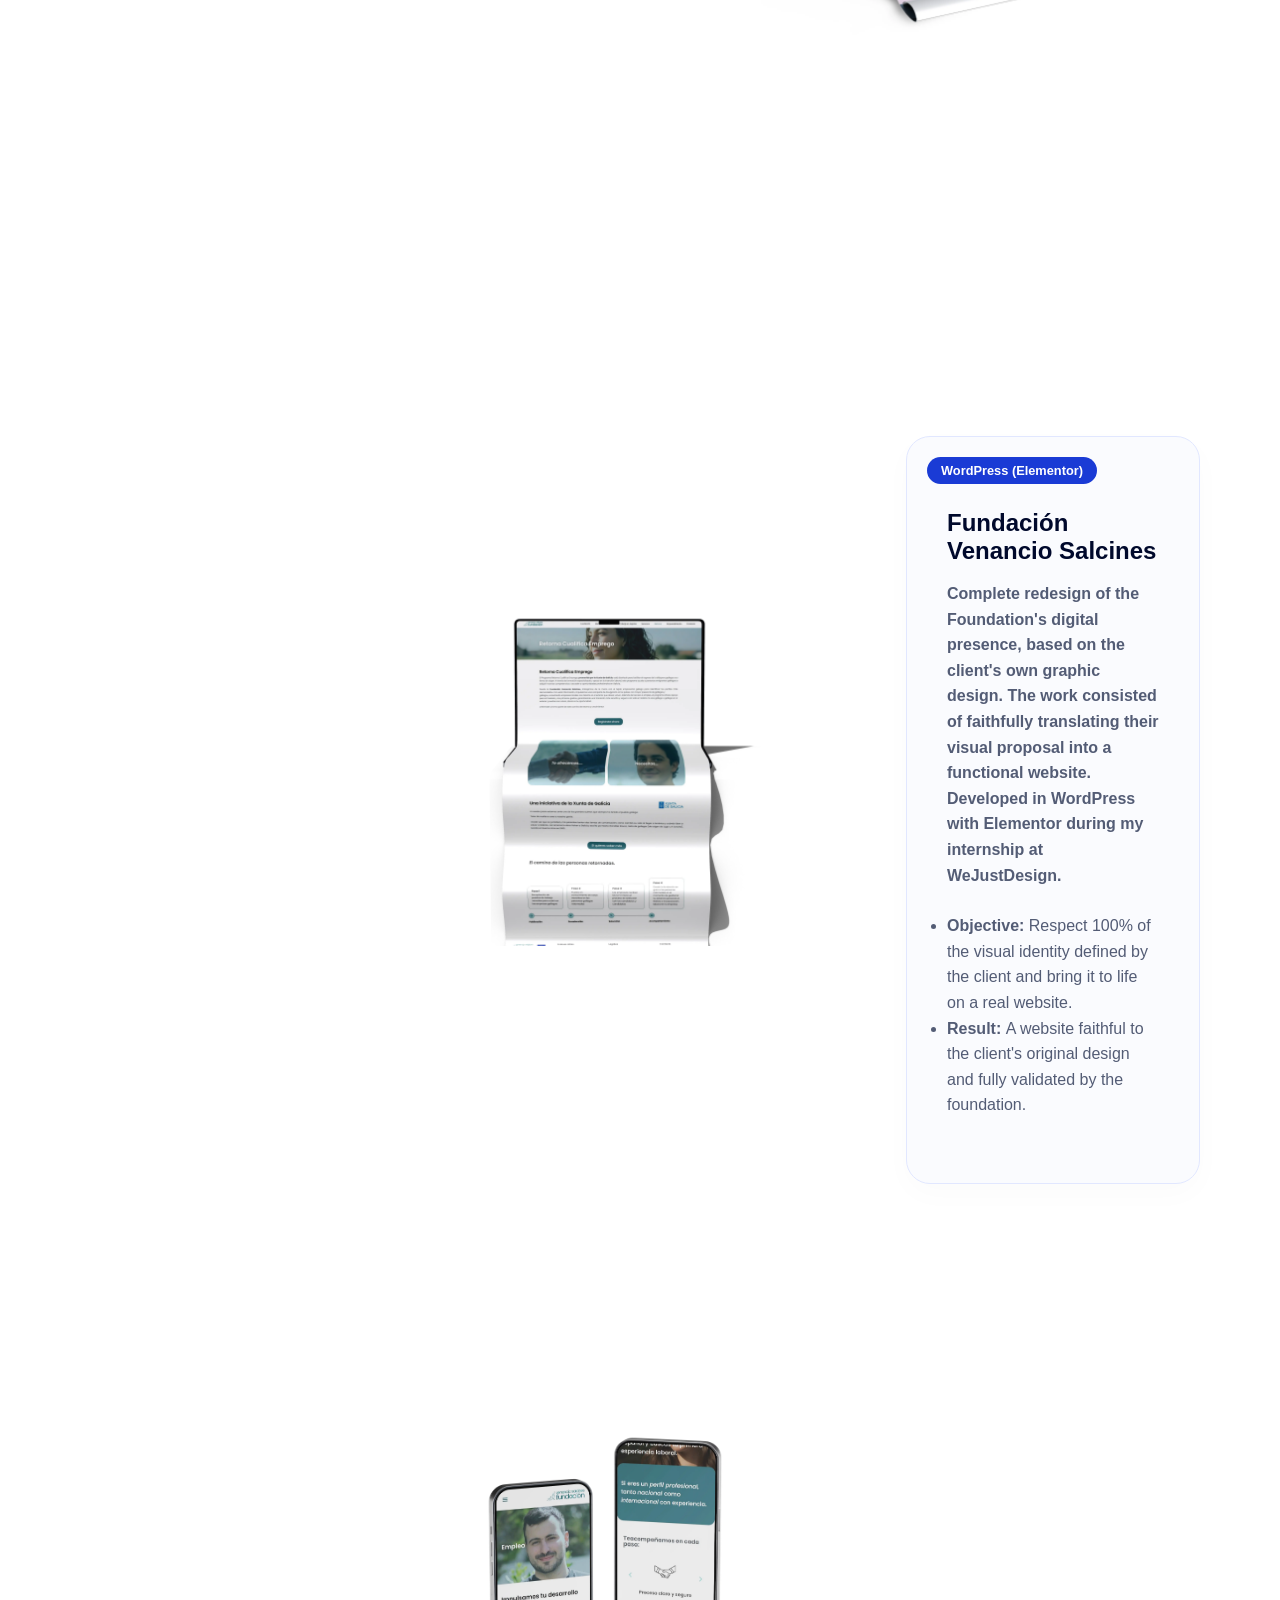
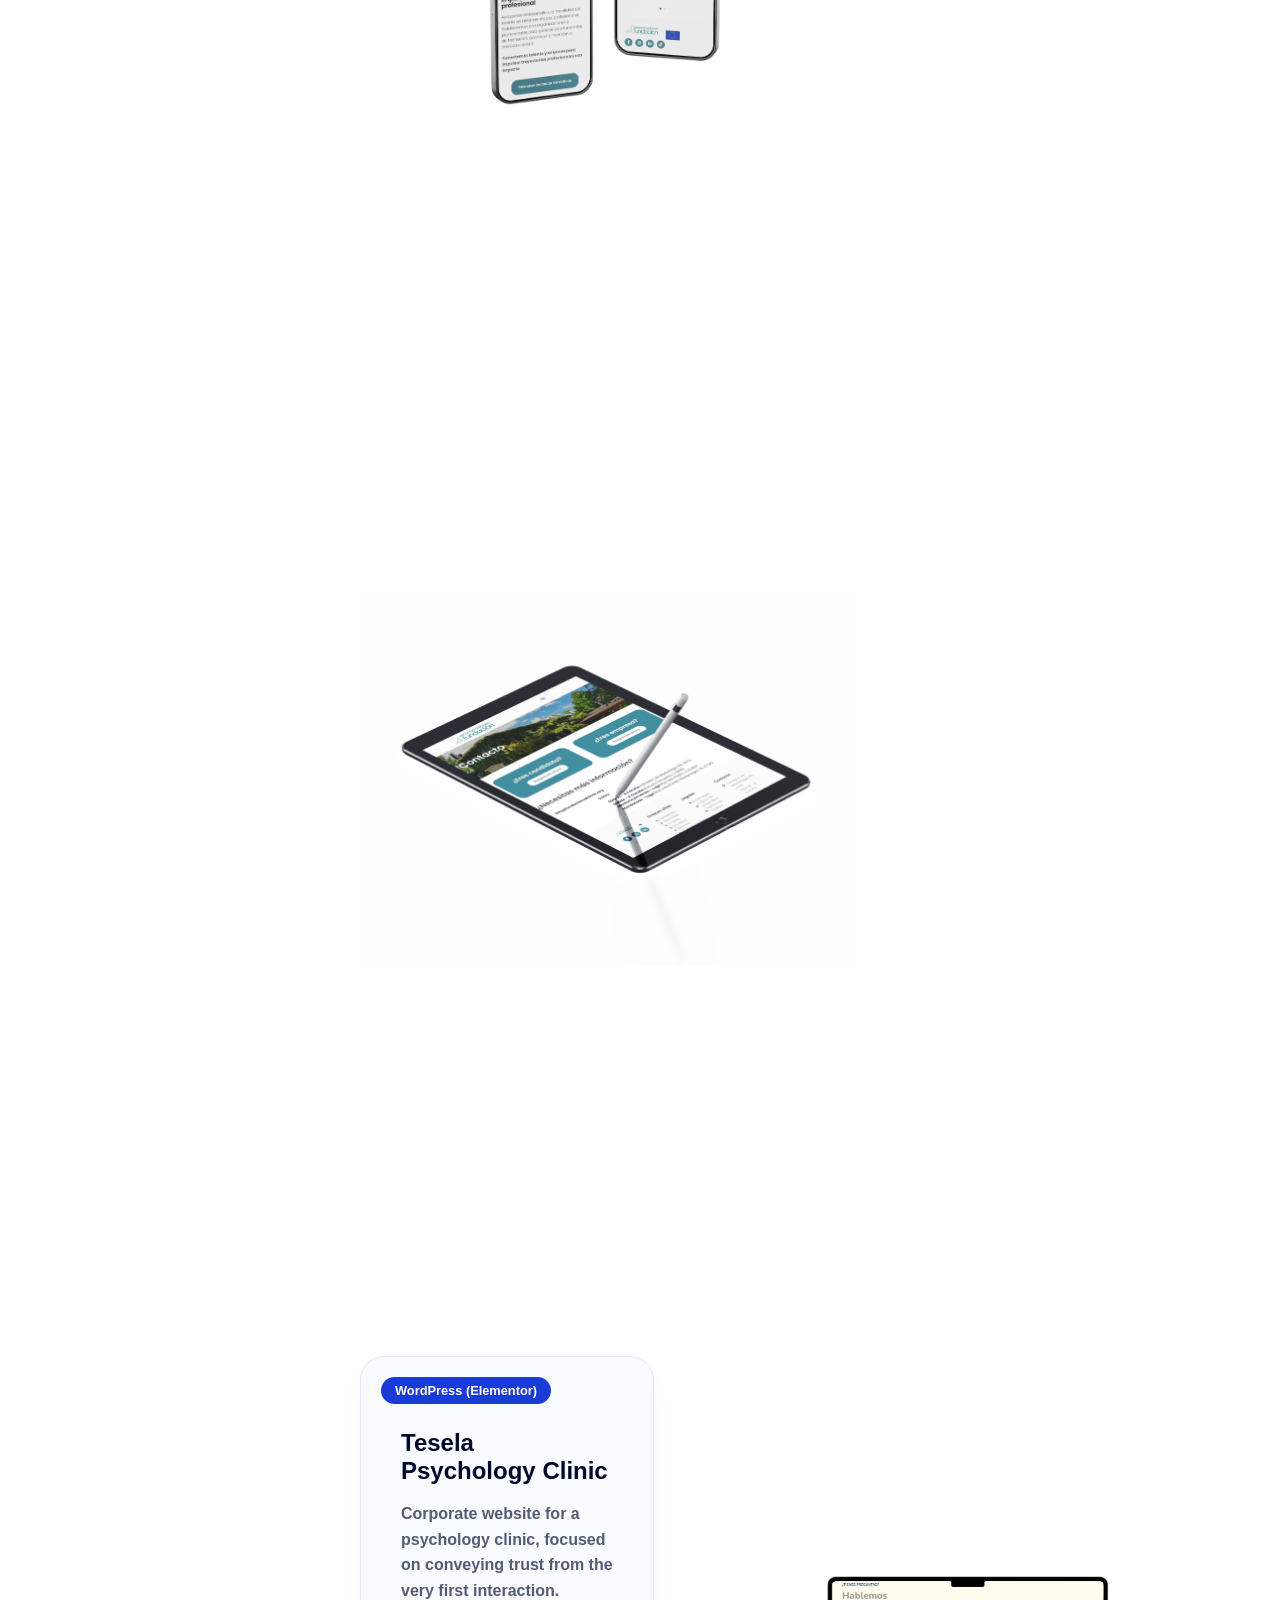
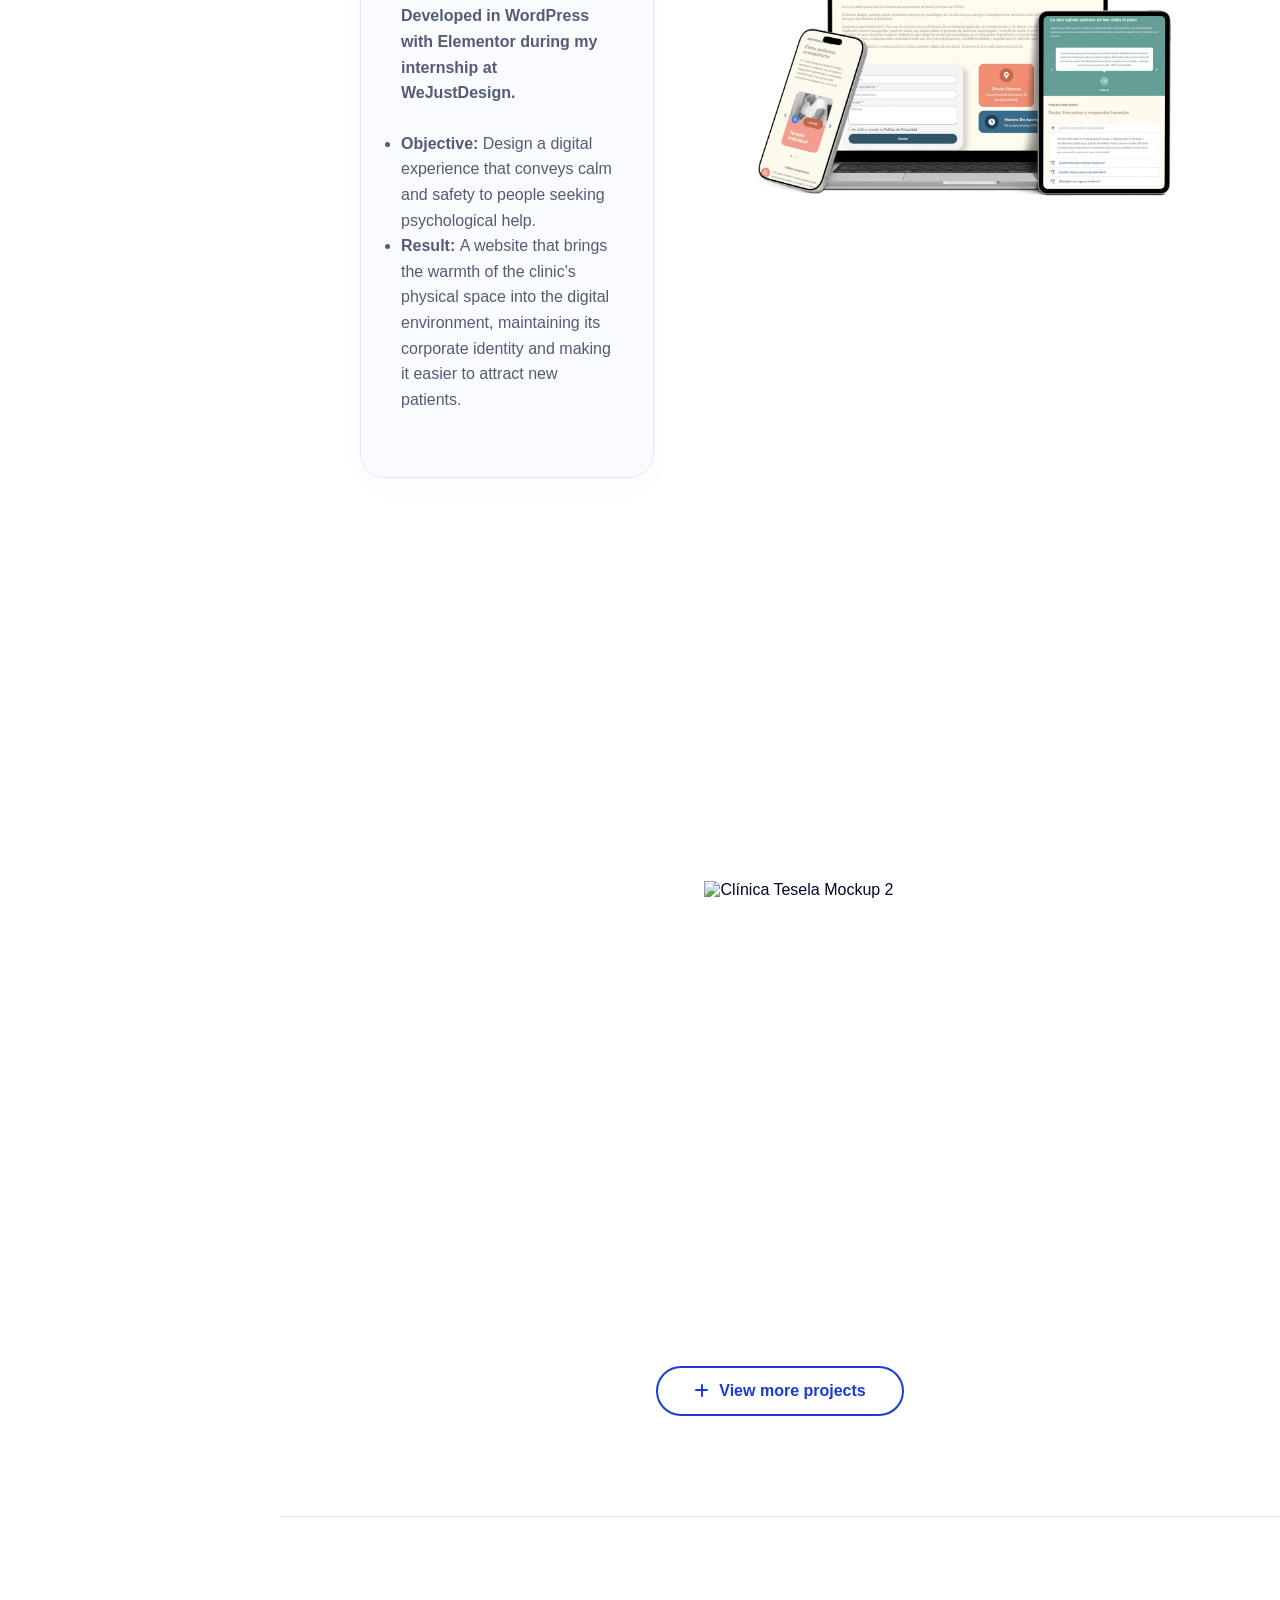
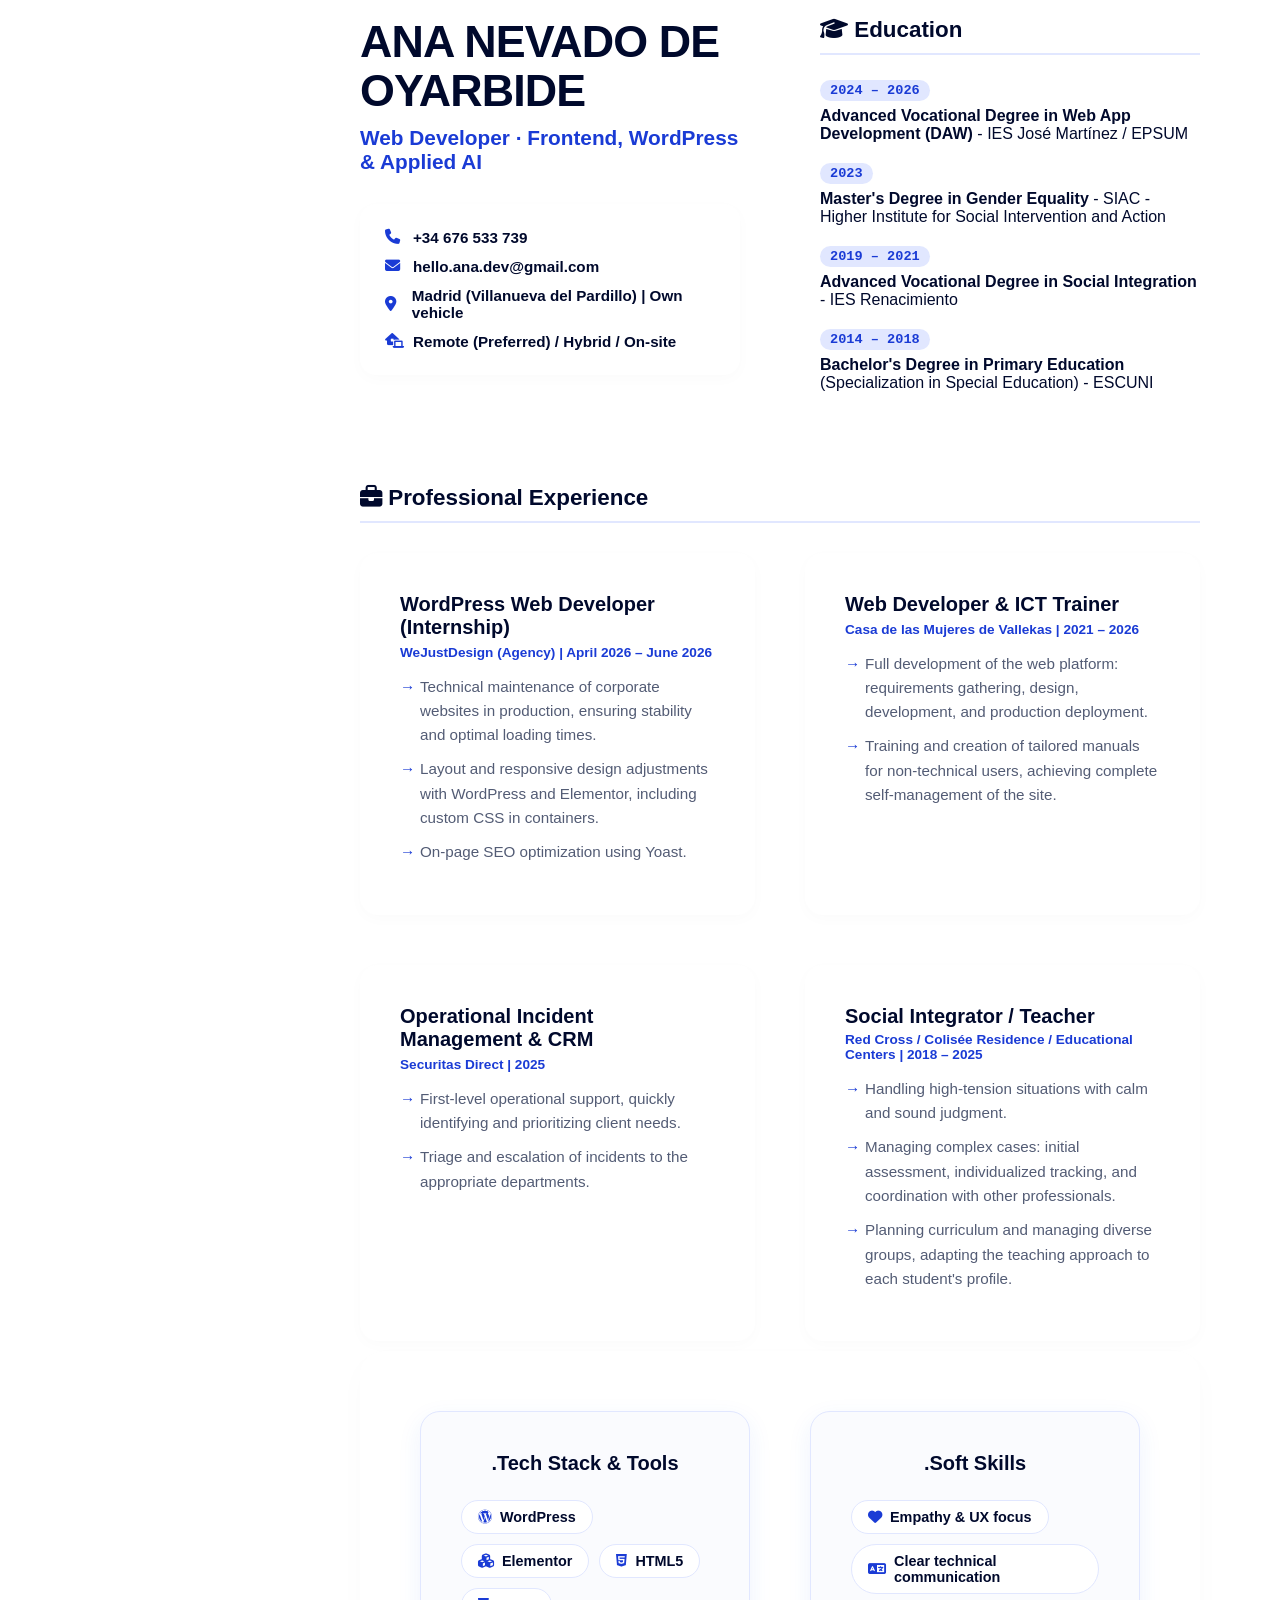
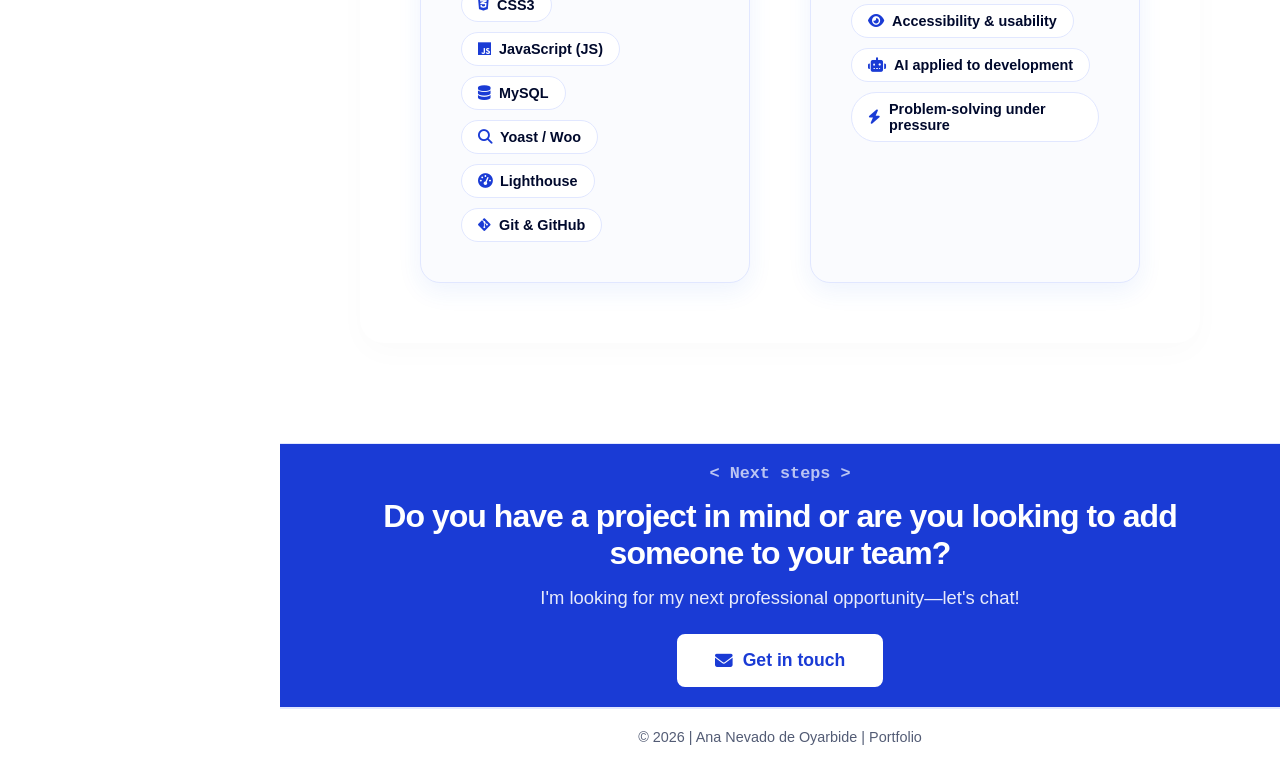
==== commit 42d55e7c: "Add files via upload" ====
--- a/index-en.html
+++ b/index-en.html
@@ -381,7 +381,7 @@
 
   </div>
 </section>
-    <section class="cta-banner-section">
+  <section class="cta-banner-section">
   <div class="cta-content">
     <span class="cta-subtitle">&lt; Next steps &gt;</span>
     <h2 class="cta-title">Do you have a project in mind or are you looking to add someone to your team?</h2>
--- a/css/style.css
+++ b/css/style.css
@@ -70,6 +70,42 @@
   border: 2px solid #fff;
 }
 
+body.access-contrast .download-cv-btn,
+body.access-contrast .load-more-btn,
+body.access-contrast .learn-more-btn,
+body.access-contrast .live-link-anchor,
+body.access-contrast .nav-menu a:hover,
+body.access-contrast .nav-menu a.active,
+body.access-contrast .widget-btn:hover,
+body.access-contrast .acc-dropdown button:hover,
+body.access-contrast .floating-booking-btn,
+body.access-contrast .floating-work-btn,
+body.access-contrast .floating-booking-btn:hover,
+body.access-contrast .floating-work-btn:hover {
+  color: #000000 !important;
+}
+
+body.access-contrast .cta-banner-section {
+  background: #ffff00 !important;
+}
+
+body.access-contrast .cta-title,
+body.access-contrast .cta-text,
+body.access-contrast .cta-subtitle {
+  color: #000000 !important;
+}
+
+body.access-contrast .cta-btn {
+  background-color: #000000 !important;
+  color: #ffff00 !important;
+  border: 2px solid #000000 !important;
+}
+
+body.access-contrast .cta-btn:hover {
+  background-color: #111111 !important;
+  color: #ffff00 !important;
+}
+
 body.access-text-lg {
   font-size: 20px !important;
 }
@@ -286,7 +322,7 @@
   position: fixed;
   top: 25px;
   right: 30px;
-  background-color: #ffffff;
+  background-color: var(--bg-color);
   color: var(--accent-color) !important;
   text-decoration: none;
   padding: 12px 24px;
@@ -312,7 +348,7 @@
   position: fixed;
   top: 75px;
   right: 30px;
-  background-color: #ffffff;
+  background-color: var(--bg-color);
   color: var(--accent-color) !important;
   text-decoration: none;
   padding: 12px 24px;
@@ -596,9 +632,9 @@
   line-height: 1.15;
   color: var(--text-main);
   white-space: nowrap;
-  background-color: rgba(255, 255, 255, 0.9); 
-  box-shadow: 0 0 25px 30px rgba(255, 255, 255, 0.9); 
-  border-radius: 8px; 
+  background-color: var(--bg-color);
+  box-shadow: 0 0 25px 30px var(--bg-color);
+  border-radius: 8px;
 }
 
 .spo-text em {
@@ -1197,42 +1233,35 @@
 /* ==================
    RECUADROS DE TECNOLOGÍAS Y SOFT SKILLS
    ================== */
-.stack-box-left, 
+.stack-box-left,
 .stack-box-right {
-  /* Fondo azul muy clarito (puedes ajustar el color hexadecimal si lo quieres más/menos azul) */
-  background-color: #f0f7ff; 
-  /* Sombra suave con un ligero tono azulado para armonizar */
-  box-shadow: 0 8px 24px rgba(37, 99, 235, 0.08); 
-  /* Bordes redondeados suaves */
-  border-radius: 20px; 
-  /* Espacio interior para que el contenido respire y no se pegue al borde */
-  padding: 40px; 
-  
-  /* Aseguramos que ocupe todo el alto disponible si una caja tiene más contenido que la otra */
+  background-color: var(--card-bg-subtle);
+  box-shadow: 0 8px 24px rgba(37, 99, 235, 0.08);
+  border-radius: 20px;
+  padding: 40px;
+  border: 1px solid var(--badge-bg);
   display: flex;
   flex-direction: column;
 }
 
-/* Opcional: Centrar los títulos dentro de estas cajas nuevas */
 .stack-box-left h4,
 .stack-box-right h4 {
   margin-bottom: 25px;
-  /* Si prefieres el título alineado a la izquierda, puedes borrar este text-align */
-  text-align: center; 
-}
-
-/* Modificamos ligeramente el fondo de las píldoras (badges) para que destaquen sobre el nuevo fondo azul */
+  text-align: center;
+}
+
 .stack-box-left .badges-wrapper span,
 .stack-box-right .badges-wrapper span {
-  background-color: #ffffff; /* Las píldoras ahora son blancas limpias */
-  border: 1px solid rgba(37, 99, 235, 0.15); /* Borde azul muy sutil */
+  background-color: var(--bg-color);
+  border: 1px solid var(--badge-bg);
+  color: var(--text-main);
 }
 /* ==================
    7. CV SOFT SKILLS
    ================== */
 
 .stack-box-right .badges-wrapper span {
-  background-color: var(--sidebar-bg);
+  background-color: var(--bg-color);
   color: var(--text-main);
   border: 1px solid var(--badge-bg);
   padding: 8px 16px;
@@ -1273,13 +1302,14 @@
 /* ==================
    CTA BANNER FINAL 
    ================== */
+   
 .cta-banner-section {
   width: 100%;
-  min-height: 25vh; 
-  box-sizing: border-box; 
-  padding: 20px; 
+  min-height: 25vh;
+  box-sizing: border-box;
+  padding: 20px;
   margin-bottom: 0;
-  background-color: var(--accent-color, #2563eb); 
+  background: linear-gradient(135deg, #1a2744 0%, #1e3a5f 50%, #162035 100%);
   display: flex;
   justify-content: center;
   align-items: center;
@@ -1297,15 +1327,14 @@
 
 .cta-subtitle {
   font-family: var(--font-mono, monospace);
-  color: rgba(255, 255, 255, 0.7); 
+  color: rgba(255, 255, 255, 0.75);
   font-weight: 700;
   font-size: 1.05rem;
 }
 
 .cta-title {
-  /* Reducimos un poco el tamaño para que encaje mejor en el 25vh */
-  font-size: 2rem; 
-  color: #ffffff; 
+  font-size: 2rem;
+  color: #ffffff;
   font-weight: 800;
   letter-spacing: -0.03em;
   line-height: 1.15;
@@ -1314,7 +1343,7 @@
 
 .cta-text {
   font-size: 1.15rem;
-  color: rgba(255, 255, 255, 0.9); 
+  color: rgba(255, 255, 255, 0.88);
   margin: 0 0 10px 0;
 }
 
@@ -1336,21 +1365,22 @@
   align-items: center;
   justify-content: center;
   gap: 10px;
-  background-color: #ffffff;
-  color: var(--accent-color, #2563eb);
+  background-color: rgba(255, 255, 255, 0.1);
+  color: #ffffff;
+  border: 2px solid rgba(255, 255, 255, 0.45);
   padding: 14px 36px;
   border-radius: 8px;
   text-decoration: none;
   font-weight: 700;
   font-size: 1.1rem;
-  transition: transform 0.2s ease, box-shadow 0.2s ease;
+  transition: transform 0.2s ease, box-shadow 0.2s ease, background-color 0.2s ease;
 }
 
 .cta-btn:hover {
   transform: translateY(-3px);
-  box-shadow: 0 8px 20px rgba(0, 0, 0, 0.25);
-}
-
+  background-color: rgba(255, 255, 255, 0.22);
+  box-shadow: 0 8px 20px rgba(0, 0, 0, 0.35);
+}
 
 
 /* ==================
@@ -1699,4 +1729,99 @@
     right: 12px;
     gap: 8px;
   }
+}
+
+/* ==================
+   CTA BANNER FINAL (MODO CLARO)
+   ================== */
+[data-theme="light"] .cta-banner-section {
+  /* Sobrescribe el linear-gradient del modo oscuro */
+  background: var(--accent-color); 
+}
+
+[data-theme="light"] .cta-subtitle {
+  color: rgba(255, 255, 255, 0.7); 
+}
+
+[data-theme="light"] .cta-title {
+  color: #ffffff; 
+}
+
+[data-theme="light"] .cta-text {
+  color: rgba(255, 255, 255, 0.9); 
+}
+
+[data-theme="light"] .cta-btn {
+  background-color: #ffffff;
+  color: var(--accent-color);
+  border: 2px solid #ffffff; 
+}
+
+[data-theme="light"] .cta-btn:hover {
+  background-color: #ffffff;
+  transform: translateY(-3px);
+  box-shadow: 0 8px 20px rgba(0, 0, 0, 0.25);
+}
+
+/* ===================================================
+   OPTIMIZACIÓN HERO: CONTENEDOR CENTRADO / TEXTO A LA IZQUIERDA
+   =================================================== */
+
+/* Ajustes para Tablets y Móviles (coincidiendo con tu corte de 1150px) */
+@media (max-width: 1150px) {
+
+  /* 1. Forzamos a la sección a alinear a su hijo (.hero-center) al centro de la pantalla */
+  .hero-section {
+    display: flex;
+    flex-direction: column;
+    justify-content: center;
+    align-items: center;     /* Centra el bloque entero horizontalmente */
+    padding: 60px 5%;
+    min-height: auto;
+  }
+
+  /* 2. El truco maestro: el contenedor mide solo lo que ocupa el texto y se alinea a la izquierda */
+  .hero-center {
+    width: fit-content;       /* Se encoge para medir exactamente lo que mide tu frase más larga */
+    max-width: 100%;          /* Evita desbordamientos en pantallas pequeñas */
+    margin: 0 auto;           /* Asegura el centrado del bloque como elemento */
+    text-align: left;         /* Todo el texto interior se queda mirando a la izquierda */
+  }
+
+  /* 3. Aseguramos que las líneas internas arranquen desde el inicio */
+  .text-lines-group {
+    margin-bottom: 25px;
+  }
+
+  .hero-text-line {
+    display: flex;
+    align-items: baseline;
+    gap: 15px;                /* Acortamos el espacio entre el número y el texto */
+    justify-content: flex-start; /* Contenido al inicio (izquierda) */
+    margin-bottom: 8px;
+  }
+
+  .hero-text-line h2 {
+    font-size: 2.4rem;        /* Mapeado con tu medida original para tablet */
+    text-align: left;
+  }
+
+  /* 4. Reseteamos el margen izquierdo que tenía el subtítulo en escritorio */
+  .hero-tagline {
+    font-size: 1.1rem;        /* Mapeado con tu medida original para tablet */
+    text-align: center;
+    margin-left: 0;           /* Alineado limpio con el símbolo '<' */
+    width: 100%;
+  }
+}
+
+/* Ajustes finos para pantallas de móviles (max 600px) */
+@media (max-width: 600px) {
+  .hero-text-line h2 {
+    font-size: 1.8rem;        /* Tu medida original para móvil */
+  }
+
+  .hero-tagline {
+    font-size: 0.95rem;       /* Tu medida original para móvil */
+  }
 }
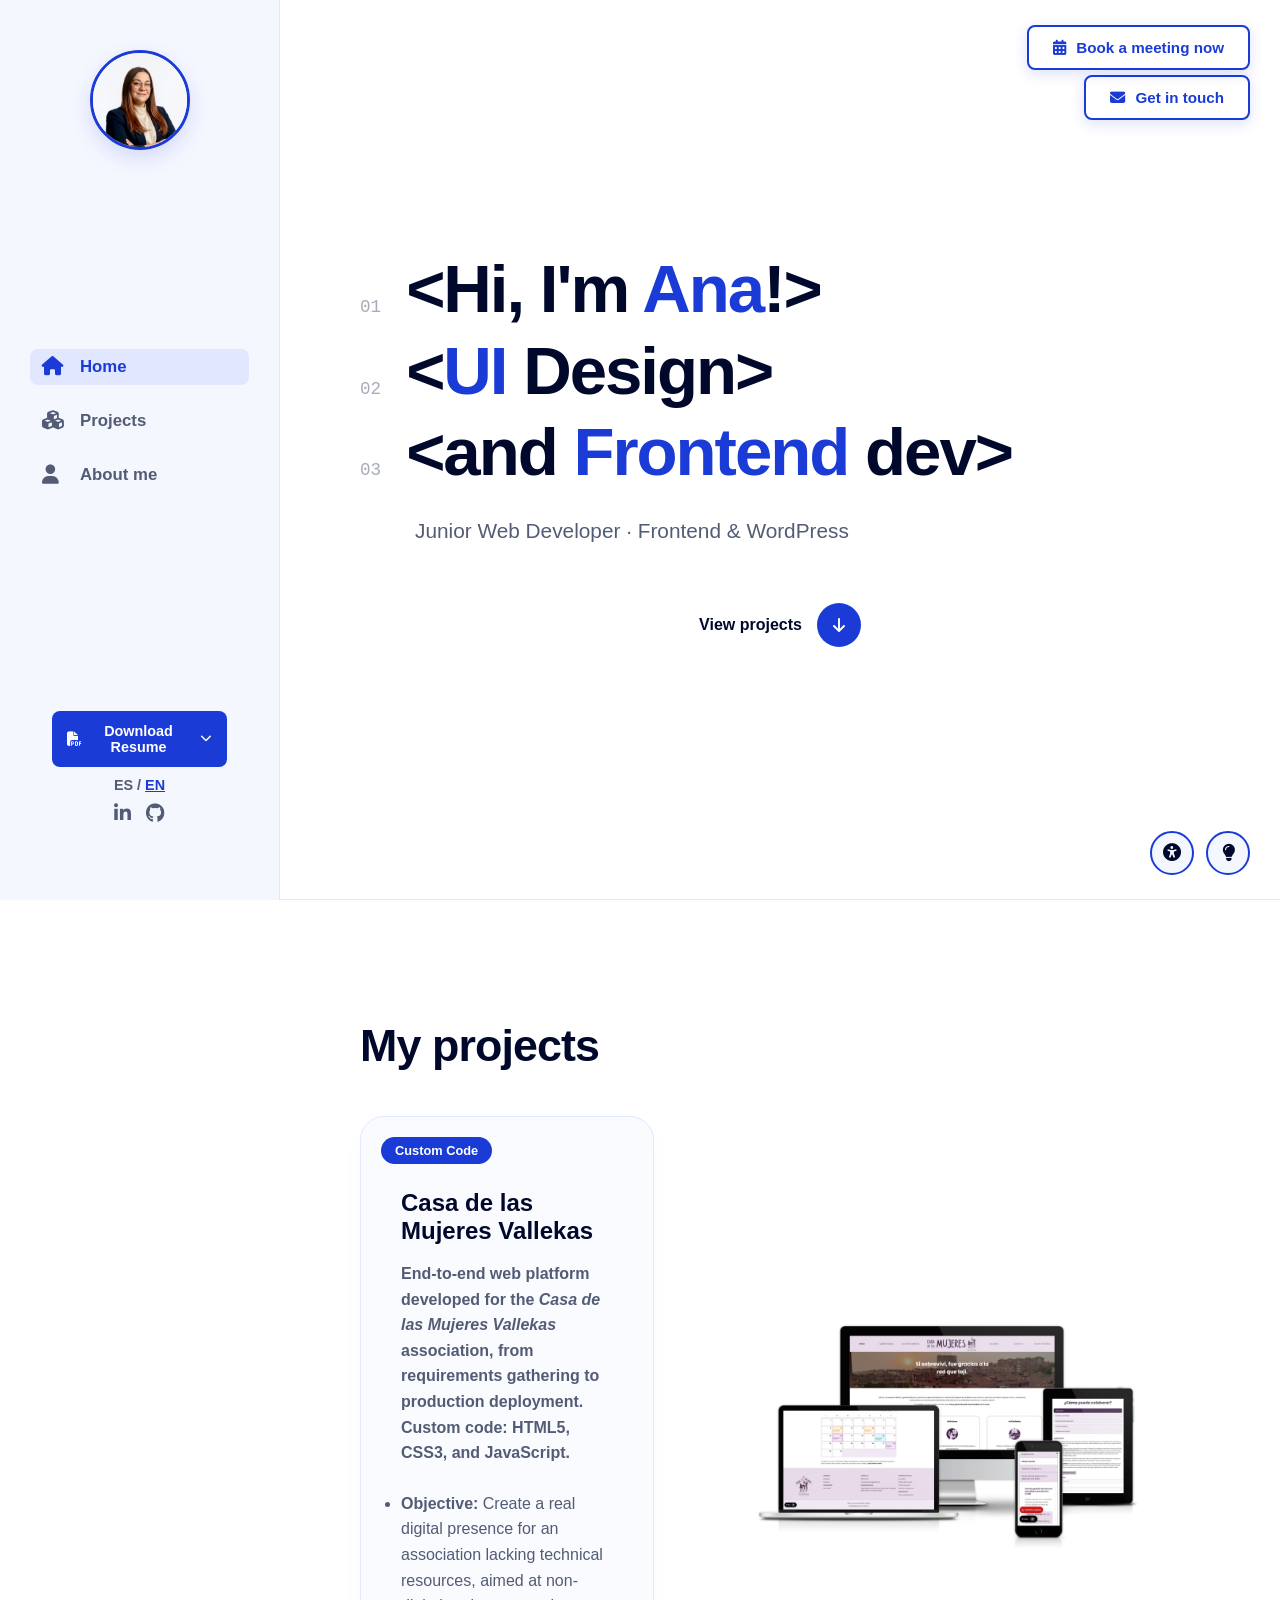
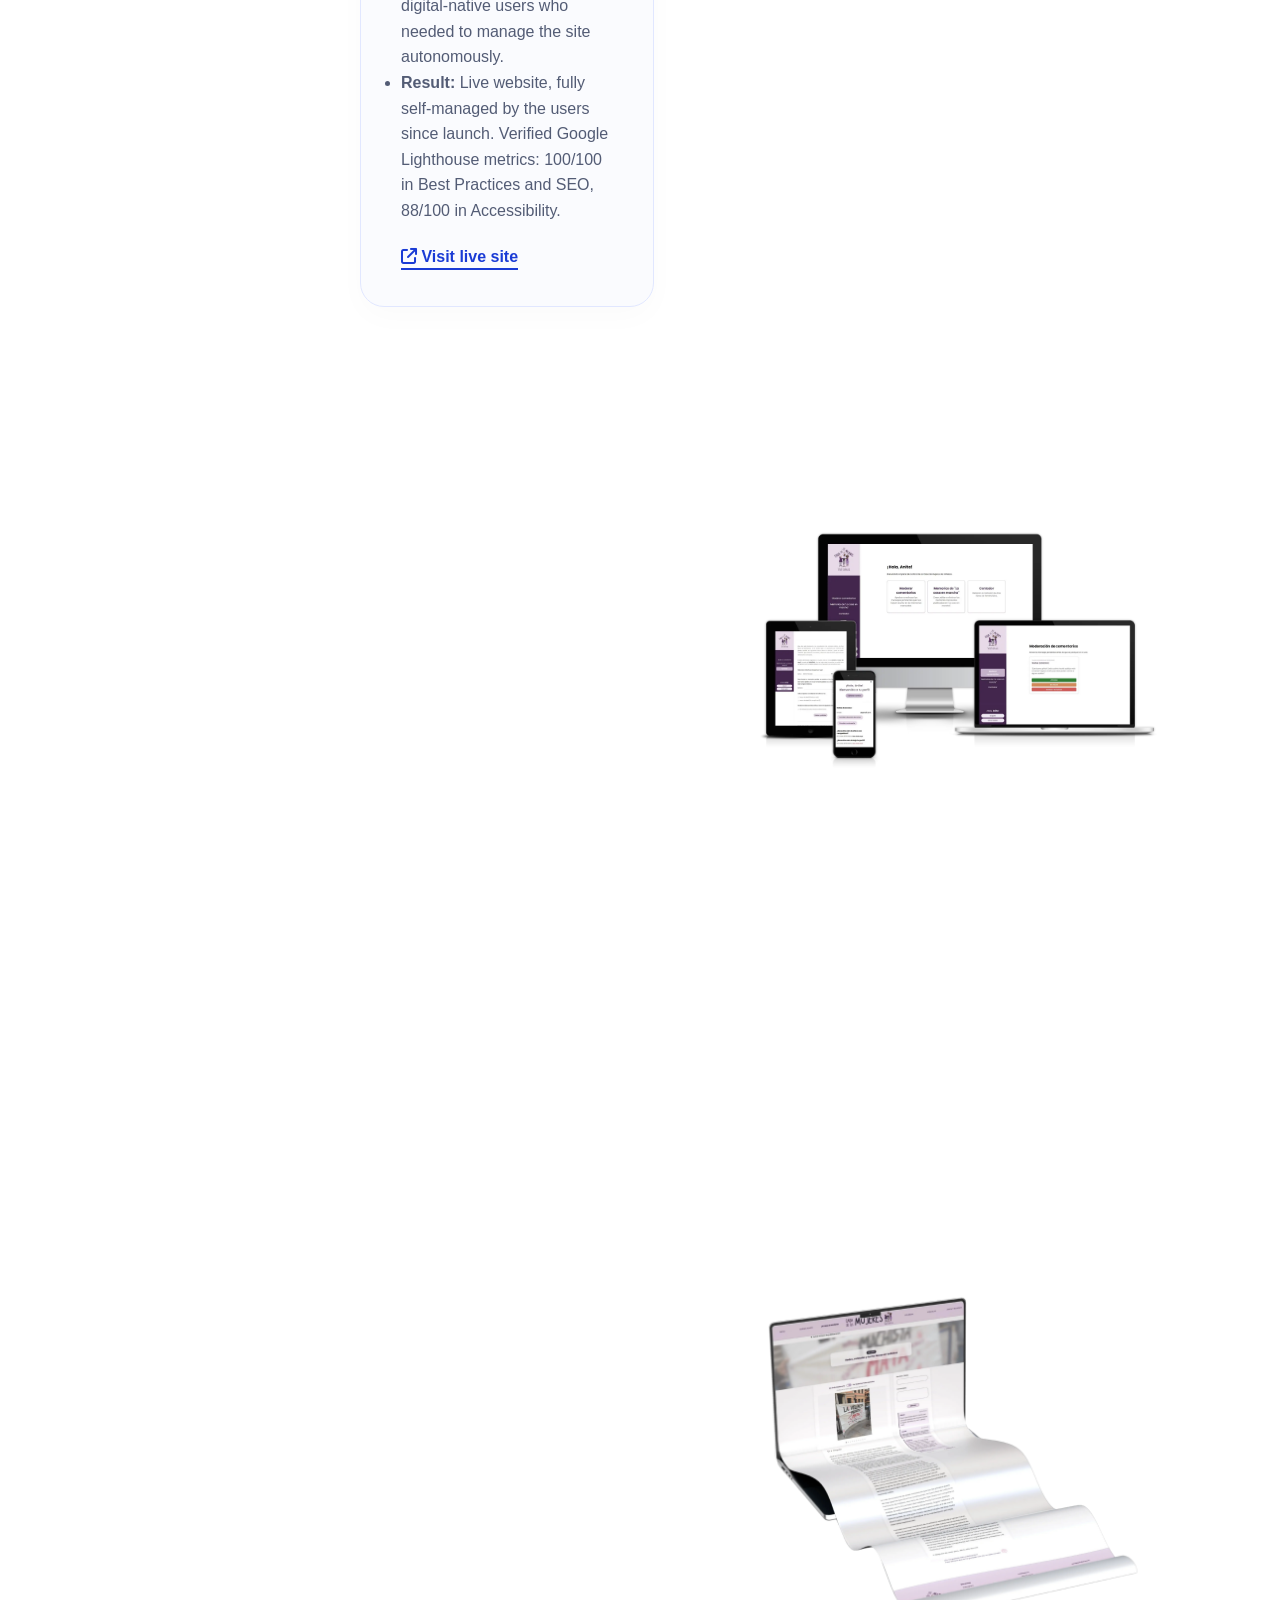
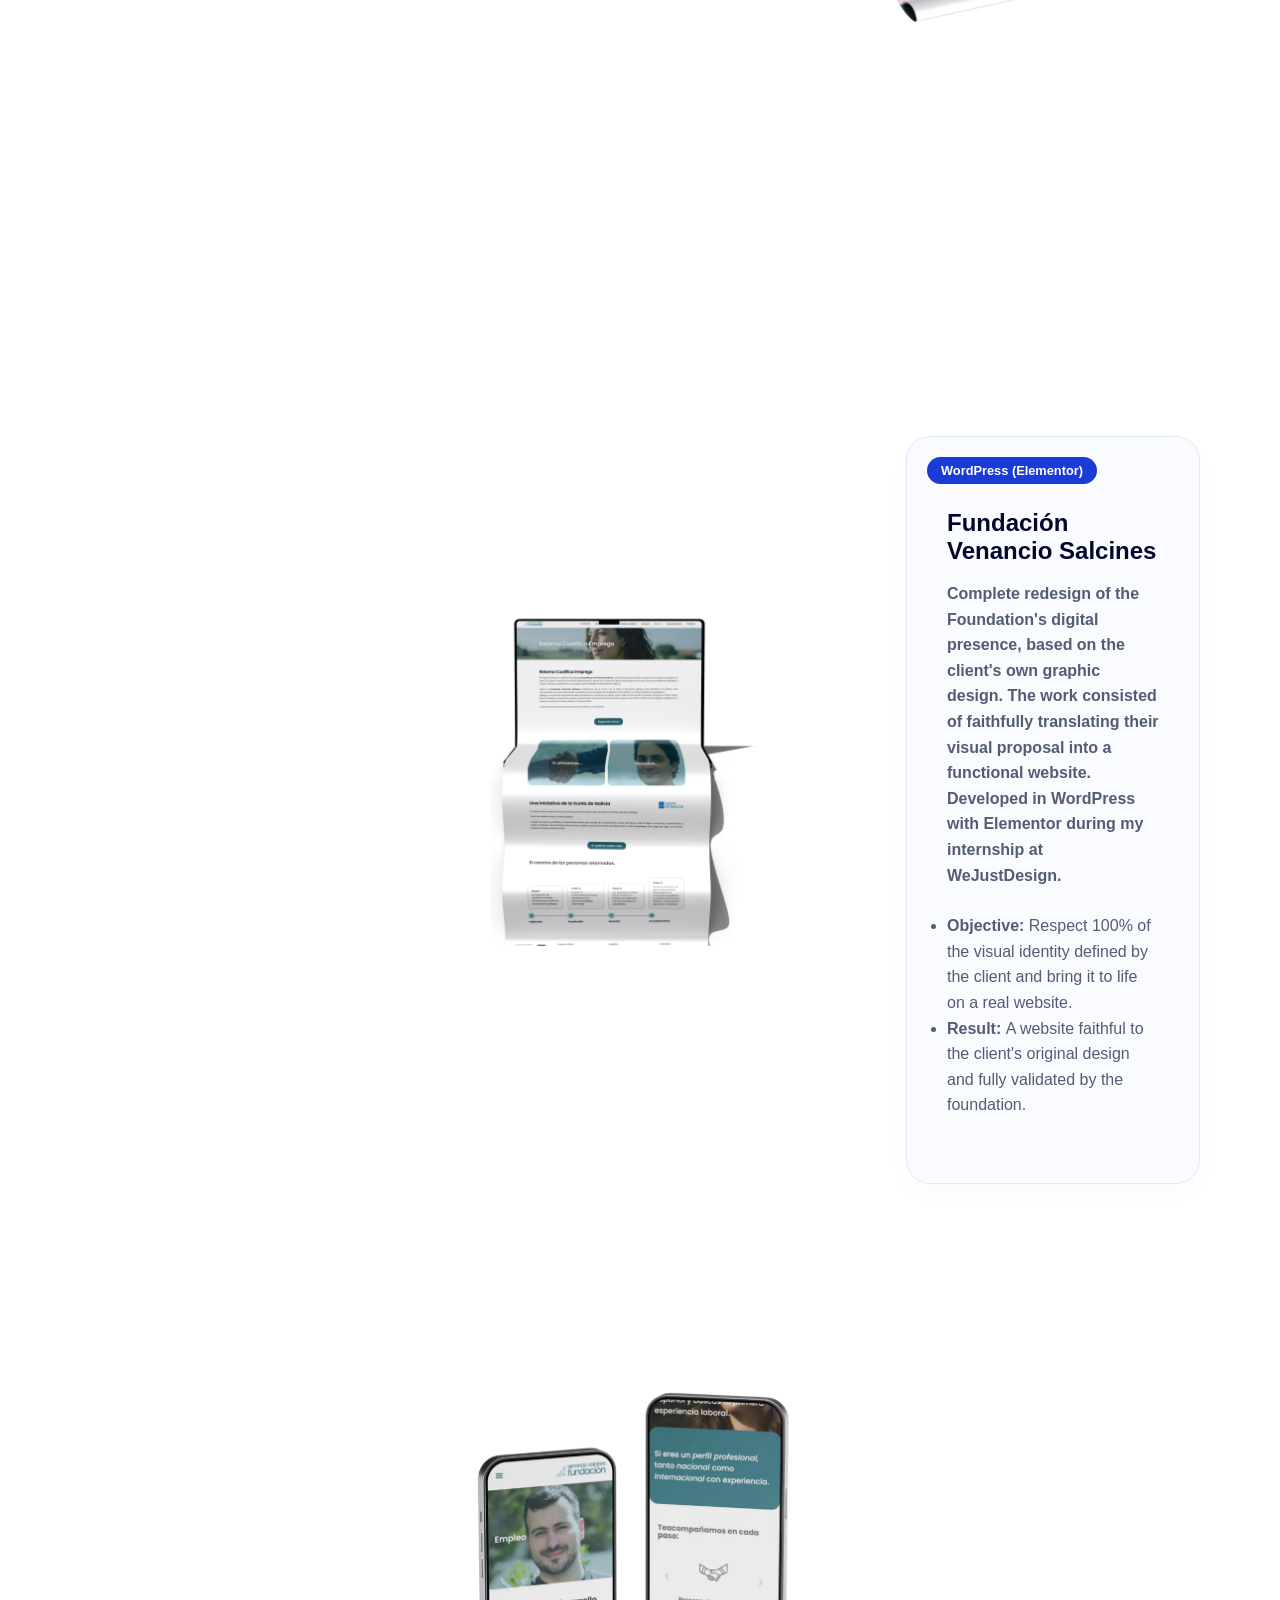
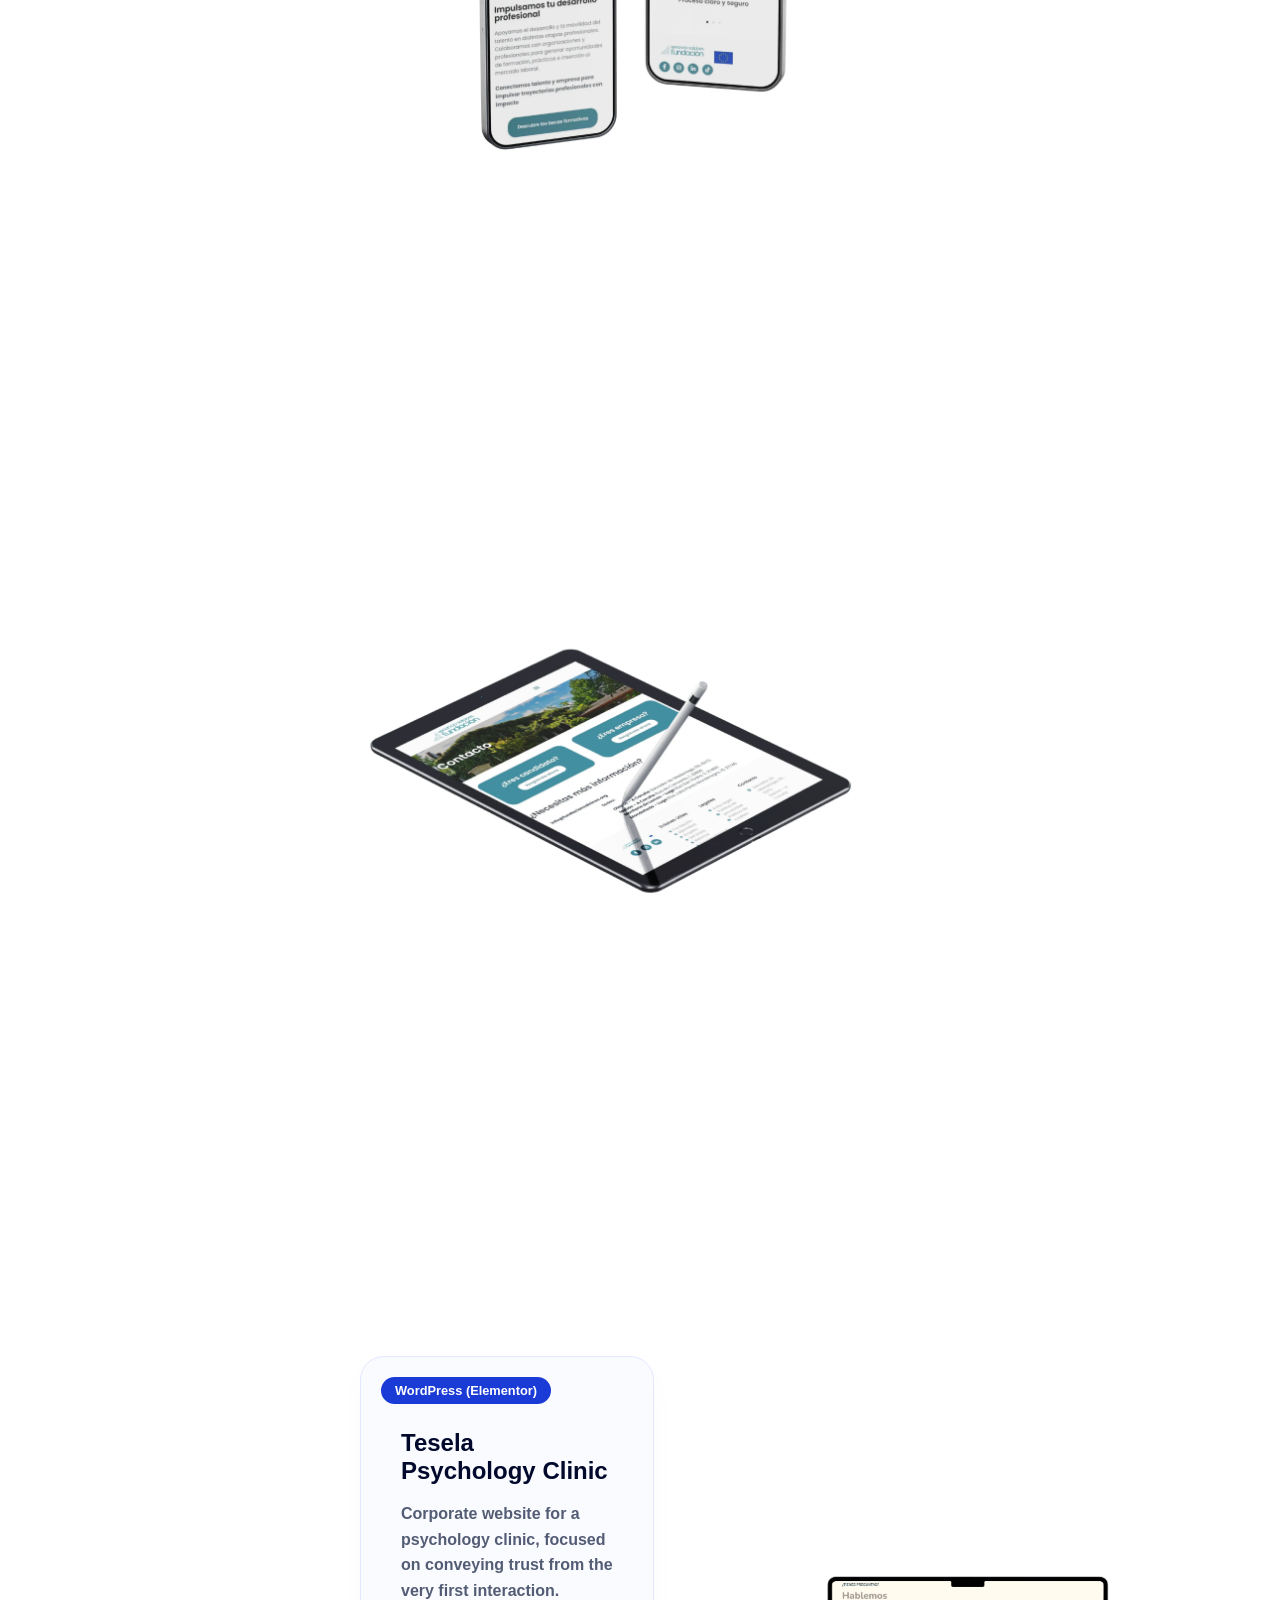
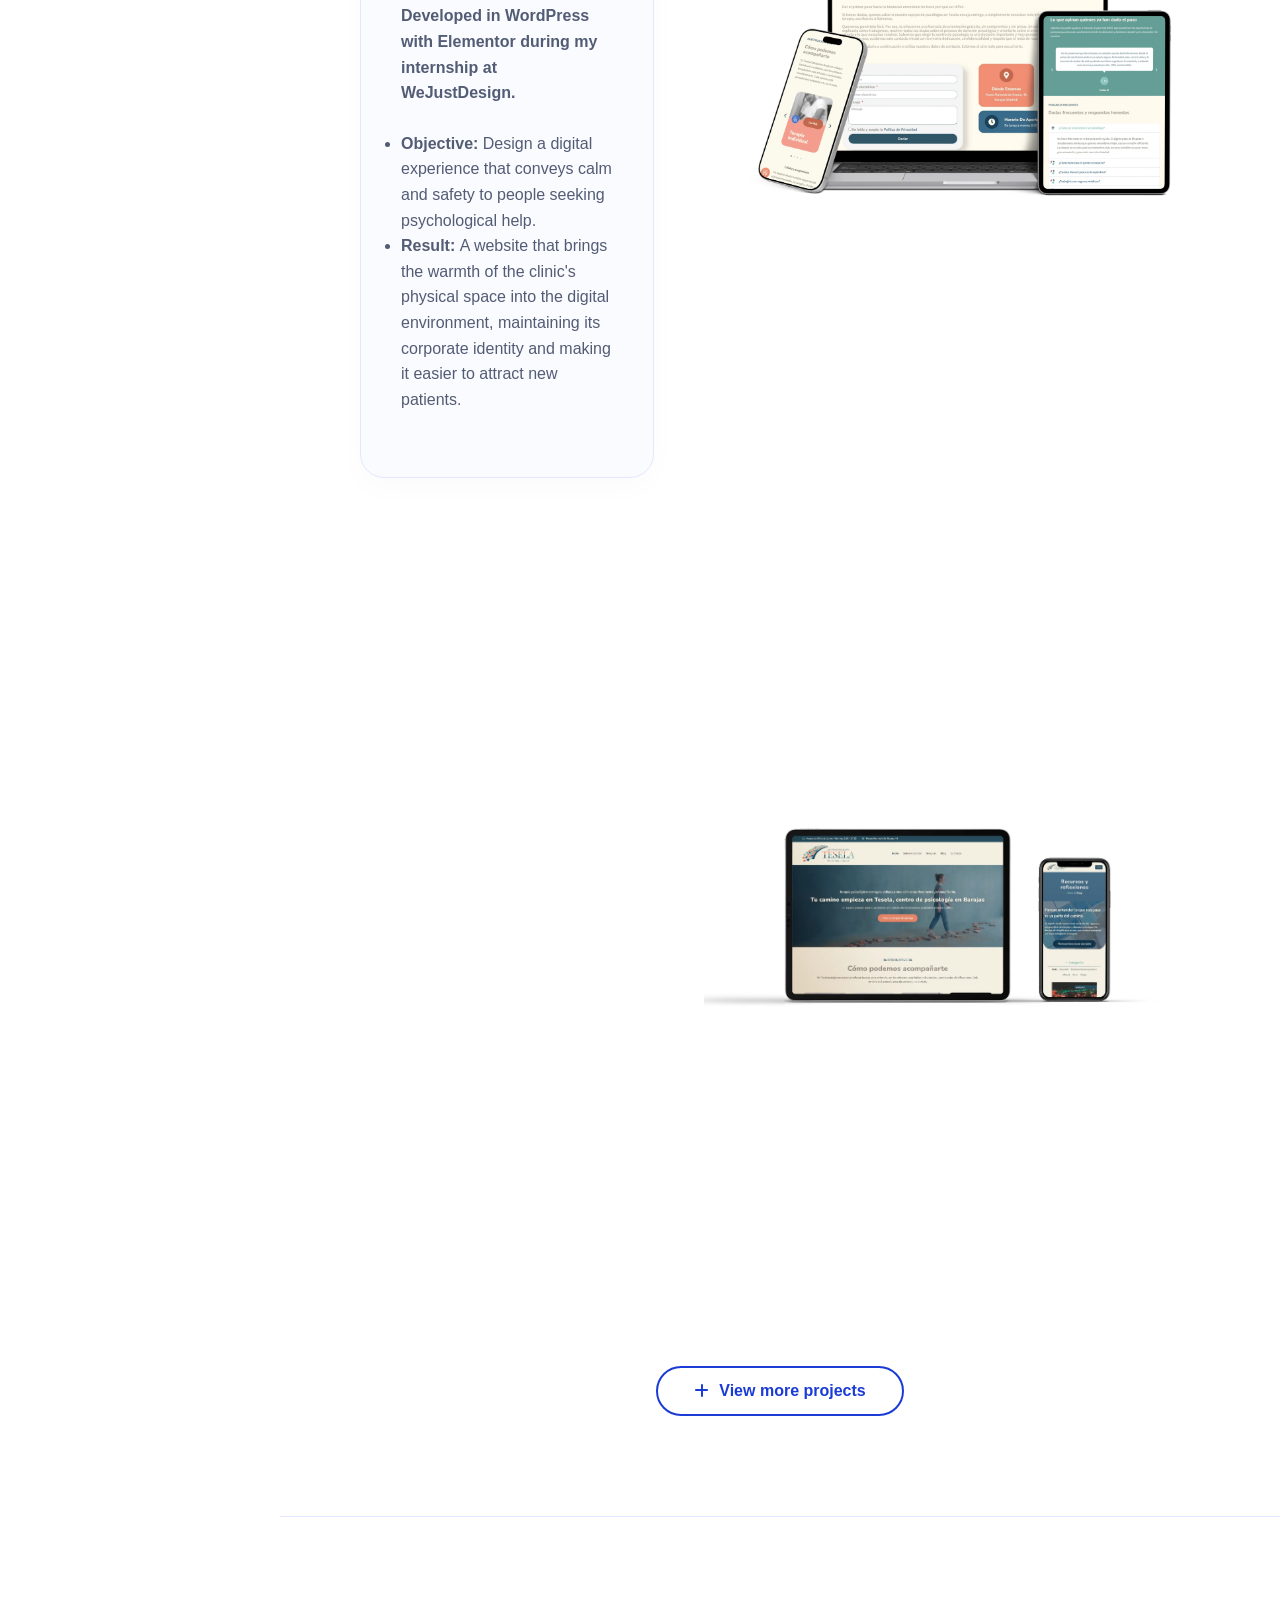
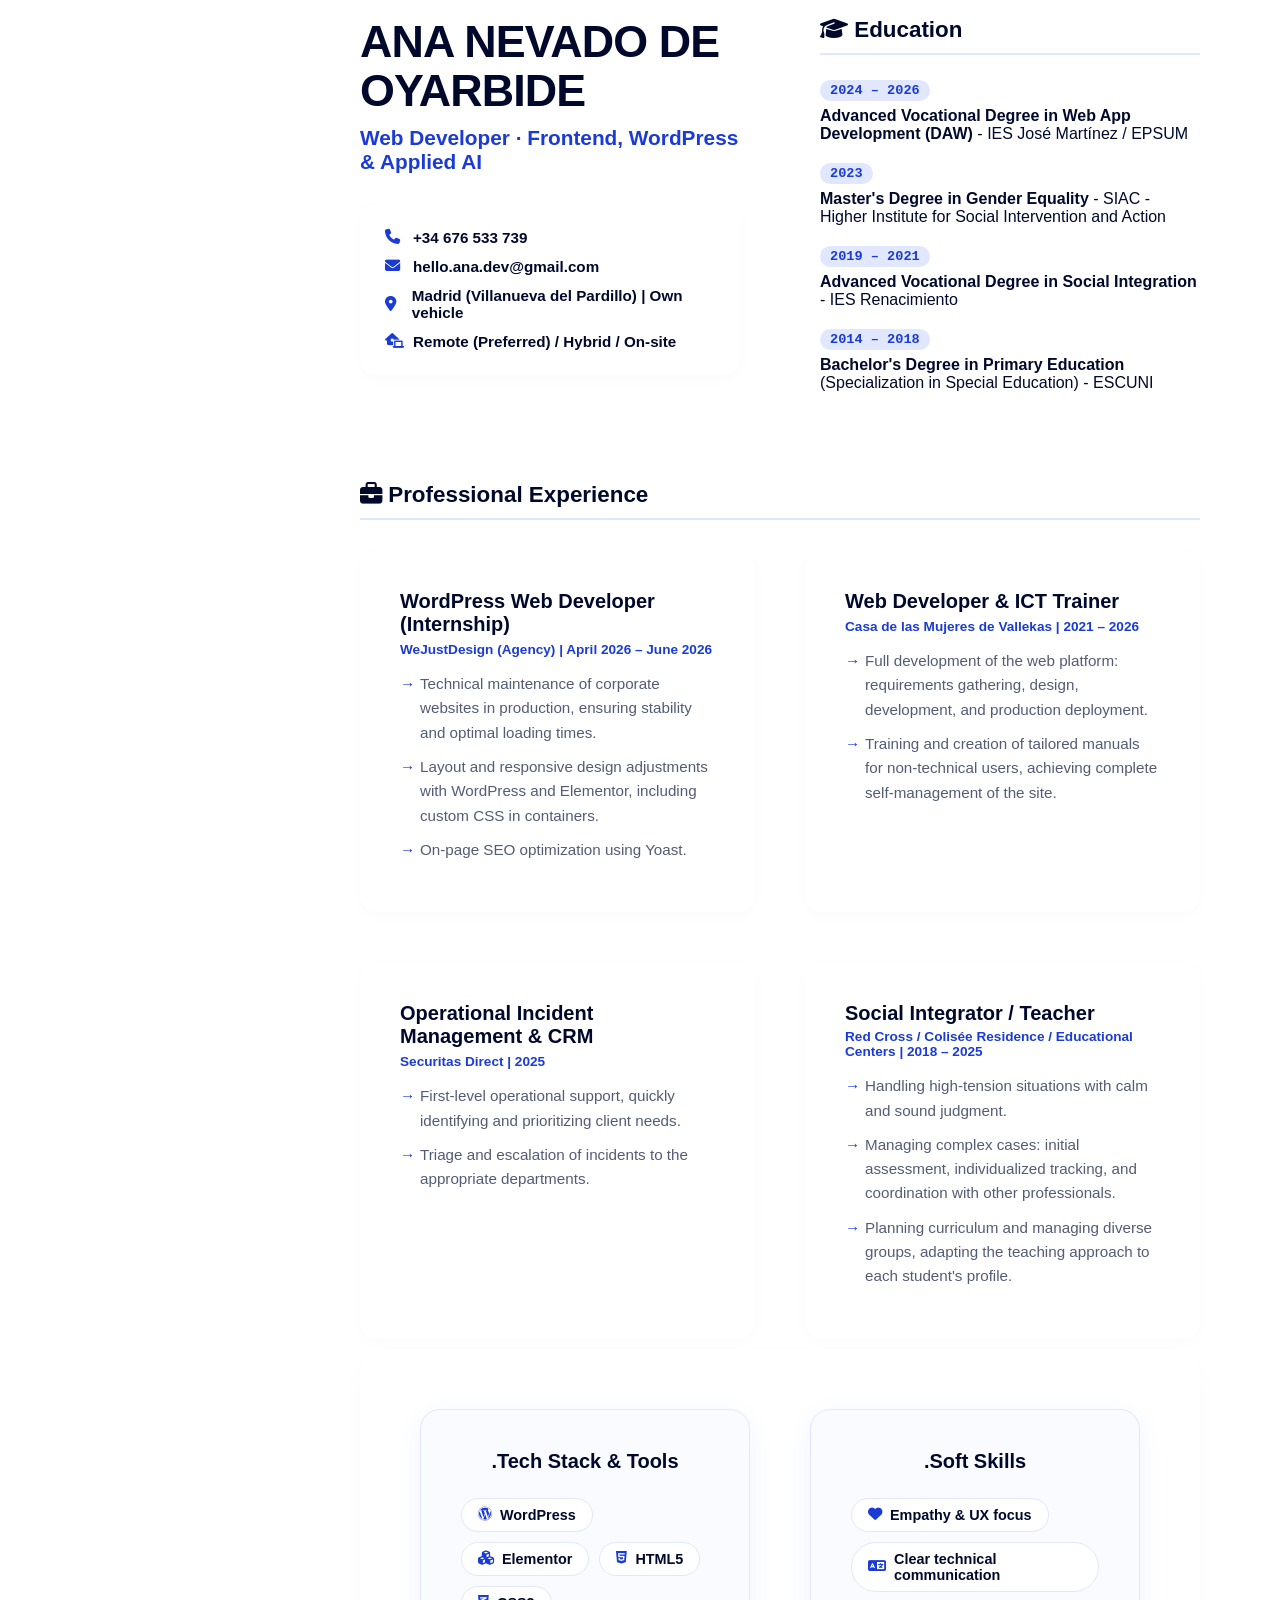
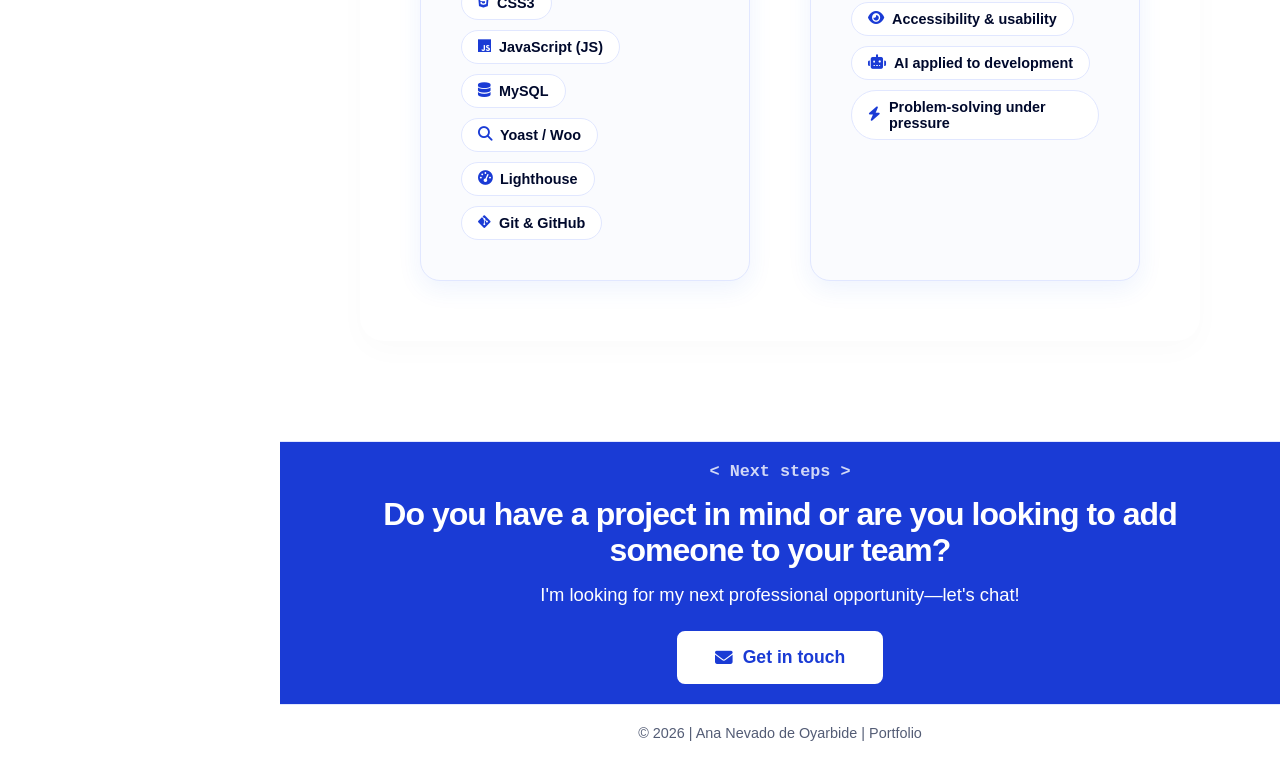
==== commit 5a1cc905: "Add files via upload" ====
--- a/index-en.html
+++ b/index-en.html
@@ -7,6 +7,7 @@
   <title>Ana Nevado de Oyarbide | Frontend & WordPress Portfolio</title>
   <link rel="icon" href="./images/favicon.webp" type="image/webp">
   <link rel="stylesheet" href="css/style.css">
+  <link rel="stylesheet" href="https://cdn.jsdelivr.net/npm/open-dyslexic@1.0.3/open-dyslexic-regular.css">
   <link rel="stylesheet" href="https://cdnjs.cloudflare.com/ajax/libs/font-awesome/6.5.1/css/all.min.css">
   <script src="https://cdnjs.cloudflare.com/ajax/libs/gsap/3.12.2/gsap.min.js"></script>
   <script src="https://cdnjs.cloudflare.com/ajax/libs/gsap/3.12.2/ScrollTrigger.min.js"></script>
--- a/css/style.css
+++ b/css/style.css
@@ -1,6 +1,6 @@
-/* ==================
-   DESIGN TOKENS & PALETTES
-   ================== */
+/* ===================================================
+   1. DESIGN TOKENS & PALETTES (MODO CLARO Y OSCURO)
+   =================================================== */
 :root {
   --bg-color: #ffffff;
   --text-main: #00092c;
@@ -33,20 +33,11 @@
   --glass-border-color: rgba(59, 130, 246, 0.15);
 }
 
-/* ==================
-   0. FORMATOS GENERALES
-   ================== */
-
-* {
-  margin: 0;
-  padding: 0;
-  box-sizing: border-box;
-}
-
-html {
-  scroll-behavior: smooth;
-}
-
+/* ===================================================
+   2. FORMATOS GENERALES
+   =================================================== */
+* { margin: 0; padding: 0; box-sizing: border-box; }
+html { scroll-behavior: smooth; }
 body {
   font-family: var(--font-sans);
   background-color: var(--bg-color);
@@ -56,8 +47,314 @@
   transition: background-color 0.4s ease, color 0.4s ease;
   overflow-x: hidden;
 }
-
-/* Accesibilidad */
+.main-content { margin-left: 280px; width: calc(100% - 280px); box-sizing: border-box; }
+section { min-height: 100vh; padding: 120px 8%; display: flex; flex-direction: column; justify-content: center; border-bottom: 1px solid var(--badge-bg); }
+
+/* ===================================================
+   3. SIDEBAR Y NAVEGACIÓN
+   =================================================== */
+.sidebar {
+  width: 280px; height: 100vh; position: fixed; left: 0; top: 0; background-color: var(--sidebar-bg);
+  padding: 50px 30px; display: flex; flex-direction: column; align-items: center; justify-content: space-between;
+  border-right: 1px solid var(--badge-bg); z-index: 1000;
+}
+.brand-avatar img { width: 100px; height: 100px; border-radius: 50%; object-fit: cover; border: 3px solid var(--accent-color); box-shadow: 0 8px 20px rgba(26, 59, 213, 0.15); }
+.nav-menu { width: 100%; margin-top: auto; }
+.nav-menu ul { list-style: none; }
+.nav-menu li { margin-bottom: 18px; }
+.nav-menu a { text-decoration: none; color: var(--text-muted); font-size: 1.05rem; font-weight: 600; display: flex; align-items: center; gap: 14px; padding: 8px 12px; border-radius: 8px; transition: all 0.3s; }
+.nav-menu a i { font-size: 1.2rem; width: 24px; }
+.nav-menu a:hover, .nav-menu a.active { color: var(--accent-color); background-color: var(--badge-bg); }
+.sidebar-bottom { margin-top: auto; display: flex; flex-direction: column; align-items: center; gap: 10px; padding-bottom: 25px; width: 100%; }
+.lang-selector { font-weight: bold; font-size: 0.9rem; color: var(--text-muted); margin: 0; padding: 0; }
+.lang-selector span { color: var(--text-muted); cursor: pointer; }
+.lang-selector span.active { color: var(--accent-color); text-decoration: underline; }
+.lang-selector a { text-decoration: none; }
+.sidebar-socials { display: flex; gap: 15px; font-size: 1.2rem; margin: 0; padding: 0; }
+.sidebar-socials a { color: var(--text-muted); transition: color 0.3s; }
+.sidebar-socials a:hover { color: var(--accent-color); }
+
+/* Menú CV Sidebar */
+.cv-dropdown-wrapper { position: relative; width: 80%; margin: 5px auto 0 auto; }
+.download-cv-btn { display: inline-flex; align-items: center; justify-content: center; gap: 8px; padding: 12px 15px; background-color: var(--accent-color, #2563eb); color: #ffffff; border: none; font-family: inherit; font-weight: 600; font-size: 0.9rem; border-radius: 8px; cursor: pointer; transition: background-color 0.2s ease, transform 0.2s ease; width: 100%; text-align: center; }
+.download-cv-btn:hover { transform: translateY(-2px); box-shadow: 0 4px 10px rgba(0, 0, 0, 0.15); }
+.cv-dropdown-menu { position: absolute; top: 100%; left: 0; width: 100%; background-color: #ffffff; border: 1px solid #e5e7eb; border-radius: 8px; margin-top: 5px; box-shadow: 0 4px 12px rgba(0, 0, 0, 0.1); display: flex; flex-direction: column; overflow: hidden; opacity: 0; visibility: hidden; transform: translateY(-10px); transition: all 0.2s ease; z-index: 50; }
+.cv-dropdown-menu.show { opacity: 1; visibility: visible; transform: translateY(0); }
+.cv-dropdown-menu a { display: inline-flex; align-items: center; gap: 10px; padding: 12px 15px; color: #374151; text-decoration: none; font-size: 0.85rem; font-weight: 500; transition: background-color 0.2s ease; }
+.cv-dropdown-menu a:hover { background-color: #f3f4f6; color: var(--accent-color, #2563eb); }
+
+/* ===================================================
+   4. COMPONENTES FLOTANTES Y WIDGETS
+   =================================================== */
+.floating-booking-btn, .floating-work-btn { position: fixed; right: 30px; background-color: var(--bg-color); color: var(--accent-color) !important; text-decoration: none; padding: 12px 24px; font-weight: 700; font-size: 0.95rem; border-radius: 8px; z-index: 9999; border: 2px solid var(--accent-color); box-shadow: 0 4px 14px rgba(26, 59, 213, 0.15); transition: transform 0.3s ease, background-color 0.3s ease, color 0.3s ease; display: flex; align-items: center; gap: 10px; }
+.floating-booking-btn { top: 25px; }
+.floating-work-btn { top: 75px; }
+.floating-booking-btn:hover, .floating-work-btn:hover { transform: translateY(-2px); background-color: var(--accent-color); color: #ffffff !important; }
+.top-widgets { position: fixed; bottom: 25px; right: 30px; top: auto; display: flex; gap: 12px; z-index: 9999; }
+.widget-btn { background-color: var(--sidebar-bg); color: var(--text-main); border: 2px solid var(--accent-color, #2563eb); width: 44px; height: 44px; border-radius: 50%; cursor: pointer; display: flex; align-items: center; justify-content: center; font-size: 1.1rem; transition: all 0.3s cubic-bezier(0.16, 1, 0.3, 1); }
+.widget-btn:hover { background-color: var(--accent-color); color: white; transform: scale(1.05); }
+.accessibility-menu { position: relative; }
+.acc-dropdown { position: absolute; bottom: 55px; top: auto; right: 0; background-color: var(--sidebar-bg); border: 1px solid var(--accent-color); border-radius: 12px; padding: 10px; display: none; flex-direction: column; gap: 6px; width: 190px; box-shadow: 0 -10px 25px rgba(0, 0, 0, 0.15); }
+.acc-dropdown button { background: none; border: none; color: var(--text-main); text-align: left; padding: 8px 12px; font-size: 0.9rem; font-weight: 500; cursor: pointer; border-radius: 6px; display: flex; align-items: center; gap: 10px; }
+.acc-dropdown button:hover { background-color: var(--accent-color); color: white; }
+
+/* ===================================================
+   5. SECCIÓN HERO
+   =================================================== */
+.hero-section { position: relative; min-height: 100vh; display: flex; flex-direction: column; align-items: flex-start; justify-content: center; gap: 60px; scroll-margin-top: 0; }
+.hero-center { max-width: 900px; width: 100%; margin: 0 auto; }
+.abstract-shape { width: 50px; height: 50px; background: linear-gradient(135deg, #a5b4fc, var(--accent-color)); border-radius: 8px; margin-bottom: 25px; opacity: 0.7; }
+.text-lines-group { margin-bottom: 30px; }
+.hero-text-line { display: flex; align-items: baseline; gap: 25px; margin-bottom: 8px; }
+.ln-num { font-family: var(--font-mono); font-size: 1.1rem; color: var(--text-muted); opacity: 0.5; }
+.hero-text-line h2 { font-size: 4.2rem; font-weight: 800; letter-spacing: -0.03em; line-height: 1.1; }
+.hero-text-line h2 span { color: var(--accent-color); }
+.hero-tagline { font-size: 1.3rem; font-weight: 500; color: var(--text-muted); margin-bottom: 50px; margin-left: 55px; }
+
+/* Animación Flecha */
+.learn-more-btn { display: flex; align-items: center; justify-content: center; gap: 15px; text-decoration: none; color: var(--text-main); font-weight: bold; width: max-content; margin: 60px auto 0 auto; }
+.arrow-down-container { width: 44px; height: 44px; border-radius: 50%; background-color: var(--accent-color, #2563eb); display: flex; align-items: center; justify-content: center; overflow: hidden; }
+.arrow-down-container i { color: white; display: inline-block; animation: smoothSlideLoop 4s infinite cubic-bezier(0.4, 0, 0.2, 1); animation-delay: 0.5s; }
+@keyframes smoothSlideLoop { 0%, 10% { transform: translateY(0); opacity: 1; } 18% { transform: translateY(25px); opacity: 0; } 19% { transform: translateY(-25px); opacity: 0; } 27% { transform: translateY(0); opacity: 1; } 32% { transform: translateY(0); opacity: 1; } 40% { transform: translateY(25px); opacity: 0; } 41% { transform: translateY(-25px); opacity: 0; } 49% { transform: translateY(0); opacity: 1; } 100% { transform: translateY(0); opacity: 1; } }
+
+/* Sticky Overlay */
+.sticky-phrase-overlay { position: fixed; top: 38px; left: calc(280px + 48px); z-index: 900; display: flex; flex-direction: column; gap: 2px; opacity: 0; pointer-events: none; transition: opacity 0.5s ease; }
+.sticky-phrase-overlay.visible { opacity: 1; }
+.spo-line { display: flex; align-items: baseline; gap: 22px; }
+.spo-num { font-family: var(--font-mono); font-size: 1rem; font-weight: 700; color: var(--text-muted); opacity: 0.45; min-width: 32px; line-height: 1.15; user-select: none; }
+.spo-text { font-size: 1.9rem; font-weight: 600; letter-spacing: -0.025em; line-height: 1.15; color: var(--text-main); white-space: nowrap; background-color: var(--bg-color); box-shadow: 0 0 25px 30px var(--bg-color); border-radius: 8px; }
+.spo-text em { color: var(--accent-color); font-style: normal; }
+.spo-cursor { font-family: var(--font-mono); font-size: 2rem; color: var(--accent-color); line-height: 1; animation: blinkCursor 0.85s step-end infinite; }
+@keyframes blinkCursor { 0%, 100% { opacity: 1; } 50% { opacity: 0; } }
+
+/* ===================================================
+   6. SECCIÓN MIS PROYECTOS
+   =================================================== */
+.projects-section { padding-left: 8%; padding-right: 8%; padding-bottom: 20px; }
+.projects-header-title h2 { font-size: 2.8rem; font-weight: 800; letter-spacing: -0.02em; margin-bottom: 45px; }
+.tag-badge { position: absolute; top: 20px; left: 20px; background-color: var(--accent-color); color: white; padding: 6px 14px; font-size: 0.8rem; font-weight: 700; border-radius: 30px; }
+.project-text-card { background-color: var(--card-bg-subtle); border: 1px solid var(--badge-bg); padding: 40px; padding-top: 72px; border-radius: 24px; box-shadow: 0 10px 30px rgba(0, 0, 0, 0.02); position: relative; }
+.project-text-card h3 { font-size: 1.5rem; font-weight: 800; margin-bottom: 16px; color: var(--text-main); }
+.proj-desc { font-size: 1rem; color: var(--text-muted); line-height: 1.6; margin-bottom: 25px; }
+.project-action-links { margin-top: 15px; }
+.live-link-anchor { font-weight: 700; color: var(--accent-color); text-decoration: none; font-size: 1rem; border-bottom: 2px solid var(--accent-color); padding-bottom: 3px; }
+.project-split-wrapper { display: flex; align-items: flex-start; gap: 6%; margin-bottom: 28vh; position: relative; width: 100%; }
+.project-split-wrapper.row-inverted { flex-direction: row-reverse; }
+.proj-info-sticky { width: 35%; position: sticky; top: 15vh; z-index: 5; }
+.proj-visuals-track { width: 59%; display: flex; flex-direction: column; gap: 18vh; }
+.visual-panel { min-height: 72vh; display: flex; align-items: center; justify-content: center; position: relative; width: 100%; cursor: zoom-in; }
+.visual-panel img { width: 100%; max-height: 85vh; object-fit: contain; }
+.caption-box.style-glass-dynamic { position: absolute; width: 290px; padding: 22px; z-index: 10; background: linear-gradient(135deg, var(--glass-gradient-start), var(--glass-gradient-end)); backdrop-filter: blur(14px); -webkit-backdrop-filter: blur(14px); border: 1px solid var(--glass-border-color); color: var(--text-main); border-radius: 18px; box-shadow: 0 8px 32px 0 rgba(0, 9, 44, 0.04); }
+.caption-box.style-glass-dynamic h4 { font-size: 1.1rem; font-weight: 800; margin-bottom: 8px; color: var(--accent-color); }
+.caption-box.style-glass-dynamic p { font-size: 0.85rem; line-height: 1.5; color: var(--text-muted); }
+.pos-bottom-right { bottom: 4%; right: -4%; } .pos-top-left { top: 4%; left: -4%; } .pos-bottom-left { bottom: 4%; left: -4%; } .pos-top-right { top: 4%; right: -4%; }
+.hidden-project { display: none; }
+.load-more-wrapper { width: 100%; display: flex; justify-content: center; margin-top: -100px; margin-bottom: 80px; position: relative; z-index: 10; }
+.load-more-btn { background-color: transparent; color: var(--accent-color); border: 2px solid var(--accent-color); padding: 14px 36px; font-size: 1rem; font-weight: 700; border-radius: 50px; cursor: pointer; display: flex; align-items: center; gap: 10px; transition: background-color 0.3s ease, color 0.3s ease, transform 0.2s ease; }
+.load-more-btn:hover { background-color: var(--accent-color); color: white; transform: translateY(-2px); }
+
+/* Lightbox Galería */
+.visual-panel-hint { text-align: center; font-size: 0.78rem; color: var(--text-muted); margin-top: -14vh; margin-bottom: 6vh; opacity: 0.7; font-style: italic; letter-spacing: 0.01em; }
+.lightbox-overlay { position: fixed; inset: 0; background: rgba(0, 0, 0, 0.88); z-index: 99999; display: flex; align-items: center; justify-content: center; opacity: 0; pointer-events: none; transition: opacity 0.3s ease; }
+.lightbox-overlay.active { opacity: 1; pointer-events: all; }
+.lightbox-inner { position: relative; max-width: 90vw; max-height: 90vh; display: flex; align-items: center; justify-content: center; gap: 20px; }
+.lightbox-img { max-width: 80vw; max-height: 85vh; object-fit: contain; border-radius: 12px; box-shadow: 0 20px 60px rgba(0,0,0,0.5); transition: opacity 0.2s ease; }
+.lightbox-btn, .lightbox-close { background: rgba(255,255,255,0.15); border: 2px solid rgba(255,255,255,0.3); color: white; border-radius: 50%; cursor: pointer; display: flex; align-items: center; justify-content: center; transition: background 0.2s ease; flex-shrink: 0; }
+.lightbox-btn { width: 48px; height: 48px; font-size: 1.2rem; }
+.lightbox-close { position: absolute; top: -50px; right: 0; width: 40px; height: 40px; font-size: 1rem; }
+.lightbox-btn:hover, .lightbox-close:hover { background: rgba(255,255,255,0.3); }
+.lightbox-counter { position: absolute; bottom: -36px; left: 50%; transform: translateX(-50%); color: rgba(255,255,255,0.6); font-size: 0.85rem; font-family: var(--font-mono); white-space: nowrap; }
+
+/* ===================================================
+   7. SECCIÓN CV Y SOBRE MÍ
+   =================================================== */
+.about-footer-section { display: flex; justify-content: center; padding:100px 8%; }
+.cv-horizontal-container { display: flex; flex-direction: column; gap: 70px; width: 100%; max-width: 1200px; }
+.bio-academic-row { display: grid; grid-template-columns: 1fr 1fr; gap: 80px; align-items: start; }
+.cv-name-title { font-size: 2.8rem; font-weight: 900; letter-spacing: -0.02em; line-height: 1.1; margin-bottom: 10px; }
+.cv-subtitle-label { font-size: 1.3rem; font-weight: 600; color: var(--accent-color); margin-bottom: 30px; }
+.cv-main-abstract { font-size: 1.05rem; color: var(--text-muted); line-height: 1.7; margin-bottom: 40px; }
+.contact-pill-box { display: flex; flex-direction: column; gap: 12px; background-color: var(--bg-color); padding: 25px; border-radius: 16px; box-shadow: 0 4px 15px rgba(0, 0, 0, 0.02); }
+.contact-pill-box p { font-size: 0.95rem; font-weight: 600; display: flex; align-items: center; gap: 12px; margin: 0; }
+.contact-pill-box i { color: var(--accent-color); width: 16px; }
+.academic-block-cv h4 { font-size: 1.4rem; font-weight: 800; margin-bottom: 25px; border-bottom: 2px solid var(--badge-bg); padding-bottom: 10px; }
+.edu-item { margin-bottom: 20px; }
+.edu-date { font-family: var(--font-mono, monospace); font-size: 0.85rem; font-weight: 700; color: var(--accent-color); background-color: var(--badge-bg); padding: 3px 10px; border-radius: 30px; display: inline-block; margin-bottom: 6px; }
+.section-main-title { font-size: 1.4rem; font-weight: 800; margin-bottom: 30px; border-bottom: 2px solid var(--badge-bg); padding-bottom: 10px; }
+.jobs-grid { display: grid; grid-template-columns: 1fr 1fr; gap: 50px; align-items: start; }
+.job-timeline-card { background-color: var(--bg-color); padding: 40px; border-radius: 18px; box-shadow: 0 4px 15px rgba(0, 0, 0, 0.02); height: 100%; }
+.job-timeline-card h5 { font-size: 1.25rem; font-weight: 800; margin-bottom: 4px; }
+.job-meta { font-size: 0.85rem; color: var(--accent-color); font-weight: 600; display: inline-block; margin-bottom: 15px; }
+.job-timeline-card ul { list-style: none; padding: 0; margin: 0; }
+.job-timeline-card li { font-size: 0.95rem; color: var(--text-muted); line-height: 1.6; margin-bottom: 10px; position: relative; padding-left: 20px; }
+.job-timeline-card li::before { content: "→"; position: absolute; left: 0; color: var(--accent-color); font-weight: bold; }
+.tech-stack-cv-footer { margin-top: -60px !important; display: grid; grid-template-columns: 1fr 1fr; gap: 60px; background-color: var(--bg-color); padding: 60px; border-radius: 24px; box-shadow: 0 10px 30px rgba(0, 0, 0, 0.02); }
+.tech-stack-cv-footer h4 { font-size: 1.25rem; font-weight: 800; margin-bottom: 20px; }
+.stack-box-left, .stack-box-right { background-color: var(--card-bg-subtle); box-shadow: 0 8px 24px rgba(37, 99, 235, 0.08); border-radius: 20px; padding: 40px; border: 1px solid var(--badge-bg); display: flex; flex-direction: column; }
+.stack-box-left h4, .stack-box-right h4 { margin-bottom: 25px; text-align: center; }
+.badges-wrapper { display: flex; flex-wrap: wrap; gap: 10px; }
+.stack-box-left .badges-wrapper span, .stack-box-right .badges-wrapper span { background-color: var(--bg-color); border: 1px solid var(--badge-bg); color: var(--text-main); padding: 8px 16px; border-radius: 30px; font-size: 0.9rem; font-weight: 600; display: flex; align-items: center; gap: 8px; }
+.stack-box-right .badges-wrapper span i, .stack-box-left .badges-wrapper span i { color: var(--accent-color); }
+
+/* ===================================================
+   8. CTA BANNER FINAL Y FOOTER
+   =================================================== */
+.cta-banner-section { width: 100%; min-height: 25vh; box-sizing: border-box; padding: 20px; margin-bottom: 0; background-color: var(--accent-color, #1a3bd5); display: flex; justify-content: center; align-items: center; }
+.cta-content { max-width: 900px; width: 100%; display: flex; flex-direction: column; align-items: center; text-align: center; gap: 15px; }
+.cta-subtitle { font-family: var(--font-mono, monospace); color: #ffffff !important; font-weight: 700; font-size: 1.05rem; opacity: 0.8; }
+.cta-title { font-size: 2rem; color: #ffffff !important; font-weight: 800; letter-spacing: -0.03em; line-height: 1.15; margin: 0; }
+.cta-text { font-size: 1.15rem; color: #ffffff !important; margin: 0 0 10px 0; }
+.cta-btn-group { display: flex; flex-direction: row; flex-wrap: wrap; gap: 14px; justify-content: center; align-items: center; }
+.cta-btn-booking { display: none !important; }
+.cta-btn { display: inline-flex; align-items: center; justify-content: center; gap: 10px; background-color: #ffffff; color: var(--accent-color, #1a3bd5) !important; padding: 14px 36px; border-radius: 8px; text-decoration: none; font-weight: 700; font-size: 1.1rem; transition: transform 0.2s ease, box-shadow 0.2s ease; }
+.cta-btn:hover { transform: translateY(-3px); box-shadow: 0 8px 20px rgba(0, 0, 0, 0.25); }
+.sub-footer-rights { margin-top: 0; padding: 20px 0; text-align: center; width: 100%; font-size: 0.9rem; color: var(--text-muted); }
+.sub-footer-rights p { margin: 0; }
+.sub-footer-rights a { color: var(--text-main); font-weight: 600; text-decoration: none; }
+
+/* Temas del Banner */
+[data-theme="light"] .cta-banner-section { background: var(--accent-color); }
+[data-theme="light"] .cta-subtitle { color: rgba(255, 255, 255, 0.7); }
+[data-theme="light"] .cta-title { color: #ffffff; }
+[data-theme="light"] .cta-text { color: rgba(255, 255, 255, 0.9); }
+[data-theme="light"] .cta-btn { background-color: #ffffff; color: var(--accent-color); border: 2px solid #ffffff; }
+[data-theme="light"] .cta-btn:hover { background-color: #ffffff; transform: translateY(-3px); box-shadow: 0 8px 20px rgba(0, 0, 0, 0.25); }
+
+[data-theme="dark"] .cta-banner-section { background: linear-gradient(135deg, #1a2744 0%, #1e3a5f 50%, #162035 100%) !important; }
+[data-theme="dark"] .cta-subtitle, [data-theme="dark"] .cta-title, [data-theme="dark"] .cta-text { color: #ffffff !important; }
+[data-theme="dark"] .cta-btn { background-color: #ffffff !important; color: #1a2744 !important; border: 2px solid #ffffff !important; }
+[data-theme="dark"] .cta-btn:hover { background-color: #f0f2fa !important; color: #1a2744 !important; transform: translateY(-3px); box-shadow: 0 8px 20px rgba(0, 0, 0, 0.4); }
+
+/* ===================================================
+   9. MEDIA QUERIES RESPONSIVE (MÓVIL Y TABLET)
+   =================================================== */
+@media (max-width: 1150px) {
+  body { flex-direction: column; }
+  .sidebar { width: 100%; height: auto; position: relative; flex-direction: row; justify-content: space-between; align-items: center; padding: 16px 5%; border-right: none; border-bottom: 1px solid var(--badge-bg); z-index: 1000; }
+  .brand-avatar img { width: 50px; height: 50px; }
+  .nav-menu { display: none; }
+  .sidebar-bottom { flex-direction: row; align-items: center; gap: 14px; padding-bottom: 0; margin-top: 0; width: auto; }
+  .cv-dropdown-wrapper { width: auto; margin: 0; }
+  .download-cv-btn { padding: 9px 14px; font-size: 0.82rem; width: auto; }
+  .lang-selector { font-size: 0.85rem; }
+  .sidebar-socials { font-size: 1rem; gap: 12px; }
+  .floating-work-btn, .floating-booking-btn { display: none; }
+  .cta-btn-booking { display: inline-flex !important; }
+  .sticky-phrase-overlay { display: none; }
+  .main-content { margin-left: 0; width: 100%; }
+  section { padding: 60px 5%; min-height: auto; }
+  
+  .hero-section { display: flex; flex-direction: column; justify-content: center; align-items: center; padding: 60px 5%; min-height: 100dvh; }
+  .hero-center { width: fit-content; max-width: 100%; margin: 0 auto; text-align: left; }
+  .text-lines-group { margin-bottom: 25px; }
+  .hero-text-line { display: flex; align-items: baseline; gap: 15px; justify-content: flex-start; margin-bottom: 8px; }
+  .hero-text-line h2 { font-size: 2.4rem; text-align: left; }
+  .hero-tagline { font-size: 1.1rem; text-align: center; margin-left: 0; width: 100%; }
+  .top-widgets { right: 16px; bottom: 16px; }
+  
+  /* Ocultar Texto Grande en móvil */
+  #acc-text-lg { display: none !important; }
+
+  .projects-section { padding-left: 5%; padding-right: 5%; }
+  .projects-header-title h2 { font-size: 2rem; }
+  .project-split-wrapper, .project-split-wrapper.row-inverted { flex-direction: column; gap: 30px; margin-bottom: 70px; }
+  .proj-info-sticky { width: 100%; position: relative; top: 0; }
+  .proj-visuals-track { width: 100%; flex-direction: row; overflow-x: auto; scroll-snap-type: x mandatory; gap: 20px; padding-bottom: 20px; }
+  .proj-visuals-track::-webkit-scrollbar { height: 5px; }
+  .proj-visuals-track::-webkit-scrollbar-thumb { background-color: var(--badge-bg); border-radius: 10px; }
+  .visual-panel { min-width: 85vw; min-height: auto; scroll-snap-align: center; }
+  .visual-panel img { max-height: 55vw; }
+  .visual-panel-hint { display: none; }
+  .load-more-wrapper { margin-top: 0; margin-bottom: 40px; }
+  .about-footer-section { padding: 60px 5%; }
+  .bio-academic-row { grid-template-columns: 1fr; gap: 40px; }
+  .cv-name-title { font-size: 2rem; }
+  .cv-subtitle-label { font-size: 1.1rem; }
+  .contact-pill-box { padding: 20px; }
+  .jobs-grid { grid-template-columns: 1fr; gap: 30px; }
+  .job-timeline-card { padding: 25px; }
+  .tech-stack-cv-footer { grid-template-columns: 1fr; gap: 30px; padding: 30px; margin-top: 0 !important; }
+  .stack-box-left, .stack-box-right { padding: 25px; }
+  .cta-banner-section { padding: 50px 5%; min-height: auto; }
+  .cta-title { font-size: 1.6rem; }
+  .cta-text { font-size: 1rem; }
+  .sub-footer-rights { padding: 20px 5%; }
+}
+
+@media (max-width: 600px) {
+  .sidebar { padding: 12px 4%; gap: 10px; }
+  .brand-avatar img { width: 40px; height: 40px; }
+  .sidebar-bottom { gap: 10px; }
+  .download-cv-btn { padding: 8px 10px; font-size: 0.78rem; }
+  .sidebar-socials { display: none; }
+  .hero-text-line h2 { font-size: 1.8rem; }
+  .hero-tagline { font-size: 0.95rem; }
+  .learn-more-btn { font-size: 0.9rem; }
+  .projects-header-title h2 { font-size: 1.6rem; }
+  .project-text-card { padding: 20px; padding-top: 60px; }
+  .project-text-card h3 { font-size: 1.2rem; }
+  .proj-desc { font-size: 0.9rem; }
+  .visual-panel { min-width: 92vw; }
+  .cv-name-title { font-size: 1.6rem; }
+  .cv-subtitle-label { font-size: 1rem; }
+  .contact-pill-box p { font-size: 0.85rem; }
+  .job-timeline-card h5 { font-size: 1.05rem; }
+  .job-timeline-card li { font-size: 0.88rem; }
+  .badges-wrapper span { font-size: 0.82rem; padding: 6px 12px; }
+  .cta-title { font-size: 1.3rem; }
+  .cta-btn { padding: 12px 24px; font-size: 1rem; }
+  .acc-dropdown { width: 170px; right: 0; }
+  .top-widgets { bottom: 12px; right: 12px; gap: 8px; }
+}
+
+/* ===================================================
+   10. ACCESIBILIDAD (AL FINAL PARA PRIORIDAD ABSOLUTA)
+   =================================================== */
+
+
+/* --- A. DISLEXIA (APLICA A TODO EXCEPTO A FUENTES DE ICONOS) --- */
+body.access-dyslexia *:not(i):not([class*="icon"]):not([class*="fa"]):not([class*="bi"]) {
+  font-family: 'OpenDyslexic', 'Comic Sans MS', 'Chalkboard SE', 'Comic Neue', sans-serif !important;
+}
+
+/* --- B. TEXTO GRANDE (SOLO ESCRITORIO) --- */
+@media (min-width: 1151px) {
+  body.access-text-lg .hero-text-line h2 { font-size: 5.5rem !important; } 
+  body.access-text-lg .hero-tagline { font-size: 1.6rem !important; }      
+  body.access-text-lg .spo-text { font-size: 2.4rem !important; }          
+  body.access-text-lg .spo-num { font-size: 1.3rem !important; }           
+  body.access-text-lg .project-text-card h3 { font-size: 1.9rem !important; } 
+  body.access-text-lg .proj-desc { font-size: 1.25rem !important; }        
+  body.access-text-lg .tag-badge { font-size: 1rem !important; }           
+  body.access-text-lg .contact-pill-box p { font-size: 1.25rem !important; } 
+  body.access-text-lg .job-timeline-card h5 { font-size: 1.5rem !important; } 
+  body.access-text-lg .job-meta { font-size: 1.1rem !important; }          
+  body.access-text-lg .job-timeline-card li { font-size: 1.2rem !important; } 
+  body.access-text-lg .tech-stack-cv-footer h4 { font-size: 1.5rem !important; } 
+  body.access-text-lg .badges-wrapper span { font-size: 1.15rem !important; }    
+  body.access-text-lg .badges-wrapper span i { font-size: 1.3rem !important; }
+  body.access-text-lg .floating-work-btn,
+  body.access-text-lg .floating-booking-btn,
+  body.access-text-lg .load-more-btn,
+  body.access-text-lg .cta-btn { font-size: 1.25rem !important; }
+  body.access-text-lg .cta-title { font-size: 2.5rem !important; }         
+  body.access-text-lg .cta-text { font-size: 1.4rem !important; }          
+  body.access-text-lg .cta-subtitle { font-size: 1.3rem !important; }
+  body.access-text-lg .sidebar .nav-menu a { font-size: 1.4rem !important; } 
+  body.access-text-lg .sidebar .nav-menu a i { font-size: 1.5rem !important; } 
+  body.access-text-lg .sidebar .download-cv-btn { font-size: 1.15rem !important; } 
+  body.access-text-lg .sidebar .cv-dropdown-menu a { font-size: 1.1rem !important; } 
+  body.access-text-lg .sidebar .lang-selector { font-size: 1.2rem !important; } 
+  body.access-text-lg .sidebar .sidebar-socials a { font-size: 1.5rem !important; } 
+  body.access-text-lg .sub-footer-rights { font-size: 1.25rem !important; }
+  body.access-text-lg .sub-footer-rights p { font-size: 1.25rem !important; }
+  body.access-text-lg .sub-footer-rights a { font-size: 1.25rem !important; }
+  body.access-text-lg .academic-block-cv h4 { font-size: 1.8rem !important; } 
+  body.access-text-lg .edu-item p { font-size: 1.25rem !important; }        
+  body.access-text-lg .edu-date { font-size: 1.1rem !important; } 
+}
+
+/* --- C. ALTO CONTRASTE (APLICA A TODO) --- */
 body.access-contrast {
   --bg-color: #000000 !important;
   --text-main: #ffffff !important;
@@ -72,1756 +369,32 @@
 
 body.access-contrast .download-cv-btn,
 body.access-contrast .load-more-btn,
-body.access-contrast .learn-more-btn,
 body.access-contrast .live-link-anchor,
+body.access-contrast .widget-btn:hover,
+body.access-contrast .acc-dropdown button:hover { color: #000000 !important; }
+
+body.access-contrast .learn-more-btn { color: #ffffff !important; } 
+
 body.access-contrast .nav-menu a:hover,
-body.access-contrast .nav-menu a.active,
-body.access-contrast .widget-btn:hover,
-body.access-contrast .acc-dropdown button:hover,
+body.access-contrast .nav-menu a.active { background-color: #ffff00 !important; color: #000000 !important; }
+body.access-contrast .nav-menu a:hover i,
+body.access-contrast .nav-menu a.active i { color: #000000 !important; }
+
+body.access-contrast .cta-banner-section { background-color: #000000 !important; background-image: none !important; }
+body.access-contrast .cta-title, body.access-contrast .cta-text, body.access-contrast .cta-subtitle { color: #ffff00 !important; }
+
+body.access-contrast .floating-work-btn,
 body.access-contrast .floating-booking-btn,
-body.access-contrast .floating-work-btn,
+body.access-contrast .load-more-btn,
+body.access-contrast .cta-btn { background-color: #000000 !important; color: #ffff00 !important; border: 2px solid #ffff00 !important; }
+
+body.access-contrast .floating-work-btn:hover,
 body.access-contrast .floating-booking-btn:hover,
-body.access-contrast .floating-work-btn:hover {
-  color: #000000 !important;
-}
-
-body.access-contrast .cta-banner-section {
-  background: #ffff00 !important;
-}
-
-body.access-contrast .cta-title,
-body.access-contrast .cta-text,
-body.access-contrast .cta-subtitle {
-  color: #000000 !important;
-}
-
-body.access-contrast .cta-btn {
-  background-color: #000000 !important;
-  color: #ffff00 !important;
-  border: 2px solid #000000 !important;
-}
-
-body.access-contrast .cta-btn:hover {
-  background-color: #111111 !important;
-  color: #ffff00 !important;
-}
-
-body.access-text-lg {
-  font-size: 20px !important;
-}
-
-body.access-text-lg h2 { font-size: 3.5rem !important; }
-body.access-text-lg h3 { font-size: 2rem !important; }
-
-body.access-dyslexia {
-  font-family: 'OpenDyslexic', 'Comic Sans MS', sans-serif !important;
-}
-
-/* Sidebar */
-.sidebar {
-  width: 280px;
-  height: 100vh;
-  position: fixed;
-  left: 0;
-  top: 0;
-  background-color: var(--sidebar-bg);
-  padding: 50px 30px;
-  display: flex;
-  flex-direction: column;
-  align-items: center;
-  justify-content: space-between;
-  border-right: 1px solid var(--badge-bg);
-  z-index: 1000;
-}
-
-.lang-selector,
-.sidebar-socials {
-  margin: 0;
-  padding: 0;
-}
-
-/* Aseguramos que los iconos sociales estén alineados */
-.sidebar-socials {
-  display: flex;
-  gap: 15px;
-}
-
-.sidebar-bottom {
-  margin-top: auto; 
-  display: flex;
-  flex-direction: column;
-  align-items: center;
-  gap: 10px; 
-  padding-bottom: 25px; 
-  width: 100%;
-}
-
-/* ==================
-   BOTÓN DESCARGAR CV SIDEBAR
-   ================== */
-/* Contenedor principal del botón y menú */
-.cv-dropdown-wrapper {
-  position: relative;
-  width: 80%; /* Mantenemos el ancho que le diste al botón original */
-  margin: 5px auto 0 auto;
-}
-
-/* El botón principal que ahora abre el menú */
-.download-cv-btn {
-  display: inline-flex;
-  align-items: center;
-  justify-content: center;
-  gap: 8px;
-  padding: 12px 15px;
-  background-color: var(--accent-color, #2563eb);
-  color: #ffffff;
-  border: none;
-  font-family: inherit;
-  font-weight: 600;
-  font-size: 0.9rem;
-  border-radius: 8px;
-  cursor: pointer;
-  transition: background-color 0.2s ease, transform 0.2s ease;
-  width: 100%; /* Ocupa el 100% de su wrapper */
-  text-align: center;
-}
-
-.download-cv-btn:hover {
-  transform: translateY(-2px);
-  box-shadow: 0 4px 10px rgba(0, 0, 0, 0.15);
-}
-
-/* El menú desplegable (oculto por defecto) */
-.cv-dropdown-menu {
-  position: absolute;
-  top: 100%;
-  left: 0;
-  width: 100%;
-  background-color: #ffffff;
-  border: 1px solid #e5e7eb;
-  border-radius: 8px;
-  margin-top: 5px;
-  box-shadow: 0 4px 12px rgba(0, 0, 0, 0.1);
-  display: flex;
-  flex-direction: column;
-  overflow: hidden;
-  opacity: 0;
-  visibility: hidden;
-  transform: translateY(-10px);
-  transition: all 0.2s ease;
-  z-index: 50; /* Para que quede por encima de otros elementos */
-}
-
-/* Clase activa que añadiremos con JavaScript */
-.cv-dropdown-menu.show {
-  opacity: 1;
-  visibility: visible;
-  transform: translateY(0);
-}
-
-/* Estilos de los enlaces de idioma (descargas) */
-.cv-dropdown-menu a {
-  display: inline-flex;
-  align-items: center;
-  gap: 10px;
-  padding: 12px 15px;
-  color: #374151; /* Ajusta este color oscuro según tu tema */
-  text-decoration: none;
-  font-size: 0.85rem;
-  font-weight: 500;
-  transition: background-color 0.2s ease;
-}
-
-.cv-dropdown-menu a:hover {
-  background-color: #f3f4f6; /* Fondo gris claro al pasar el ratón */
-  color: var(--accent-color, #2563eb);
-}
-
-.brand-avatar img {
-  width: 100px;
-  height: 100px;
-  border-radius: 50%;
-  object-fit: cover;
-  border: 3px solid var(--accent-color);
-  box-shadow: 0 8px 20px rgba(26, 59, 213, 0.15);
-}
-
-.nav-menu {
-  width: 100%;
-  margin-top: auto;
-}
-
-.nav-menu ul {
-  list-style: none;
-}
-
-.nav-menu li {
-  margin-bottom: 18px;
-}
-
-.nav-menu a {
-  text-decoration: none;
-  color: var(--text-muted);
-  font-size: 1.05rem;
-  font-weight: 600;
-  display: flex;
-  align-items: center;
-  gap: 14px;
-  padding: 8px 12px;
-  border-radius: 8px;
-  transition: all 0.3s;
-}
-
-.nav-menu a i {
-  font-size: 1.2rem;
-  width: 24px;
-}
-
-.nav-menu a:hover,
-.nav-menu a.active {
-  color: var(--accent-color);
-  background-color: var(--badge-bg);
-}
-
-.lang-selector {
-  font-weight: bold;
-  font-size: 0.9rem;
-  color: var(--text-muted);
-}
-
-.lang-selector span {
-  color: var(--text-muted);
-  cursor: pointer;
-}
-
-.lang-selector span.active {
-  color: var(--accent-color);
-  text-decoration: underline;
-}
-
-.lang-selector a {
-  text-decoration: none;
-}
-
-.sidebar-socials {
-  display: flex;
-  gap: 16px;
-  font-size: 1.2rem;
-}
-
-.sidebar-socials a {
-  color: var(--text-muted);
-  transition: color 0.3s;
-}
-
-.sidebar-socials a:hover {
-  color: var(--accent-color);
-}
-
-.floating-booking-btn {
-  position: fixed;
-  top: 25px;
-  right: 30px;
-  background-color: var(--bg-color);
-  color: var(--accent-color) !important;
-  text-decoration: none;
-  padding: 12px 24px;
-  font-weight: 700;
-  font-size: 0.95rem;
-  border-radius: 8px;
-  z-index: 9999;
-  border: 2px solid var(--accent-color);
-  box-shadow: 0 4px 14px rgba(26, 59, 213, 0.15);
-  transition: transform 0.3s ease, background-color 0.3s ease, color 0.3s ease;
-  display: flex;
-  align-items: center;
-  gap: 10px;
-}
-
-.floating-booking-btn:hover {
-  transform: translateY(-2px);
-  background-color: var(--accent-color);
-  color: #ffffff !important;
-}
-
-.floating-work-btn {
-  position: fixed;
-  top: 75px;
-  right: 30px;
-  background-color: var(--bg-color);
-  color: var(--accent-color) !important;
-  text-decoration: none;
-  padding: 12px 24px;
-  font-weight: 700;
-  font-size: 0.95rem;
-  border-radius: 8px;
-  z-index: 9999;
-  border: 2px solid var(--accent-color);
-  box-shadow: 0 4px 14px rgba(26, 59, 213, 0.15);
-  transition: transform 0.3s ease, background-color 0.3s ease, color 0.3s ease;
-  display: flex;
-  align-items: center;
-  gap: 10px;
-}
-
-.floating-work-btn:hover {
-  transform: translateY(-2px);
-  background-color: var(--accent-color);
-  color: #ffffff !important;
-}
-
-/* Widgets de accesibilidad y tema */
-.top-widgets {
-  position: fixed;
-  bottom: 25px;
-  right: 30px;
-  top: auto;
-  display: flex;
-  gap: 12px;
-  z-index: 9999;
-}
-
-.widget-btn {
-  background-color: var(--sidebar-bg);
-  color: var(--text-main);
-  border: 2px solid var(--accent-color, #2563eb);
-  width: 44px;
-  height: 44px;
-  border-radius: 50%;
-  cursor: pointer;
-  display: flex;
-  align-items: center;
-  justify-content: center;
-  font-size: 1.1rem;
-  transition: all 0.3s cubic-bezier(0.16, 1, 0.3, 1);
-}
-
-.widget-btn:hover {
-  background-color: var(--accent-color);
-  color: white;
-  transform: scale(1.05);
-}
-
-.accessibility-menu {
-  position: relative;
-}
-
-.acc-dropdown {
-  position: absolute;
-  bottom: 55px;
-  top: auto;
-  right: 0;
-  background-color: var(--sidebar-bg);
-  border: 1px solid var(--accent-color);
-  border-radius: 12px;
-  padding: 10px;
-  display: none;
-  flex-direction: column;
-  gap: 6px;
-  width: 190px;
-  box-shadow: 0 -10px 25px rgba(0, 0, 0, 0.15);
-}
-
-.acc-dropdown button {
-  background: none;
-  border: none;
-  color: var(--text-main);
-  text-align: left;
-  padding: 8px 12px;
-  font-size: 0.9rem;
-  font-weight: 500;
-  cursor: pointer;
-  border-radius: 6px;
-  display: flex;
-  align-items: center;
-  gap: 10px;
-}
-
-.acc-dropdown button:hover {
-  background-color: var(--accent-color);
-  color: white;
-}
-
-/* Canvas principal */
-.main-content {
-  margin-left: 280px;
-  width: calc(100% - 280px);
-  box-sizing: border-box;
-}
-
-section {
-  min-height: 100vh;
-  padding: 120px 8%;
-  display: flex;
-  flex-direction: column;
-  justify-content: center;
-  border-bottom: 1px solid var(--badge-bg);
-}
-
-
-/* ==================
-   1. HERO & GENERAL
-   ================== */
-
-html {
-  scroll-behavior: smooth;
-}
-
-.hero-section {
-  position: relative;
-  min-height: 100vh;
-  display: flex;
-  flex-direction: column;
-  align-items: flex-start;
-  justify-content: center;
-  gap: 60px;
-  scroll-margin-top: 0;
-}
-
-.hero-center {
-  max-width: 900px;
-  width: 100%;
-  margin: 0 auto;
-}
-
-.abstract-shape {
-  width: 50px;
-  height: 50px;
-  background: linear-gradient(135deg, #a5b4fc, var(--accent-color));
-  border-radius: 8px;
-  margin-bottom: 25px;
-  opacity: 0.7;
-}
-
-.text-lines-group {
-  margin-bottom: 30px;
-}
-
-.hero-text-line {
-  display: flex;
-  align-items: baseline;
-  gap: 25px;
-  margin-bottom: 8px;
-}
-
-.ln-num {
-  font-family: var(--font-mono);
-  font-size: 1.1rem;
-  color: var(--text-muted);
-  opacity: 0.5;
-}
-
-.hero-text-line h2 {
-  font-size: 4.2rem;
-  font-weight: 800;
-  letter-spacing: -0.03em;
-  line-height: 1.1;
-}
-
-.hero-text-line h2 span {
-  color: var(--accent-color);
-}
-
-.hero-tagline {
-  font-size: 1.3rem;
-  font-weight: 500;
-  color: var(--text-muted);
-  margin-bottom: 50px;
-  margin-left: 55px;
-}
-
-/* ==================
-   BOTÓN HERO Y ANIMACIÓN FLECHA
-   ================== */
-.learn-more-btn {
-  display: flex; /* Mantiene el texto y el círculo en la misma línea */
-  align-items: center;
-  justify-content: center;
-  gap: 15px;
-  text-decoration: none;
-  color: var(--text-main);
-  font-weight: bold;
-  width: max-content; 
-  margin: 60px auto 0 auto; 
-}
-
-/* 1. El círculo azul */
-.arrow-down-container {
-  width: 44px;
-  height: 44px;
-  border-radius: 50%;
-  background-color: var(--accent-color, #2563eb);
-  display: flex;
-  align-items: center;
-  justify-content: center;
-  overflow: hidden;
-}
-
-/* 2. La flecha blanca animada */
-.arrow-down-container i {
-  color: white;
-  display: inline-block;
-  animation: smoothSlideLoop 4s infinite cubic-bezier(0.4, 0, 0.2, 1);
-  animation-delay: 0.5s;
-}
-
-/* Keyframes */
-@keyframes smoothSlideLoop {
-  /* Inicio: Quieta en el centro */
-  0%, 10% { transform: translateY(0); opacity: 1; }
-  
-  /* PRIMER DESCENSO (Baja, se esconde, sube invisible y vuelve al centro) */
-  18%     { transform: translateY(25px); opacity: 0; }
-  19%     { transform: translateY(-25px); opacity: 0; }
-  27%     { transform: translateY(0); opacity: 1; }
-  
-  /* PEQUEÑA PAUSA EN EL MEDIO */
-  32%     { transform: translateY(0); opacity: 1; }
-  
-  /* SEGUNDO DESCENSO (Mismo movimiento exacto) */
-  40%     { transform: translateY(25px); opacity: 0; }
-  41%     { transform: translateY(-25px); opacity: 0; }
-  49%     { transform: translateY(0); opacity: 1; }
-  
-  /* PAUSA LARGA HASTA QUE SE RECOMIENZA EL BUCLE (Descanso visual) */
-  100%    { transform: translateY(0); opacity: 1; }
-}
-
-/* ==================
-   STICKY PHRASE OVERLAY
-   ================== */
-
-.sticky-phrase-overlay {
-  position: fixed;
-  top: 38px;
-  left: calc(280px + 48px);
-  z-index: 900;
-  display: flex;
-  flex-direction: column;
-  gap: 2px;
-  opacity: 0;
-  pointer-events: none;
-  transition: opacity 0.5s ease;
-}
-
-.sticky-phrase-overlay.visible {
-  opacity: 1;
-}
-
-.spo-line {
-  display: flex;
-  align-items: baseline;
-  gap: 22px;
-}
-
-.spo-num {
-  font-family: var(--font-mono);
-  font-size: 1rem;
-  font-weight: 700;
-  color: var(--text-muted);
-  opacity: 0.45;
-  min-width: 32px;
-  line-height: 1.15;
-  user-select: none;
-}
-
-.spo-text {
-  font-size: 1.9rem;
-  font-weight: 600;
-  letter-spacing: -0.025em;
-  line-height: 1.15;
-  color: var(--text-main);
-  white-space: nowrap;
-  background-color: var(--bg-color);
-  box-shadow: 0 0 25px 30px var(--bg-color);
-  border-radius: 8px;
-}
-
-.spo-text em {
-  color: var(--accent-color);
-  font-style: normal;
-}
-
-.spo-cursor {
-  font-family: var(--font-mono);
-  font-size: 2rem;
-  color: var(--accent-color);
-  line-height: 1;
-  animation: blinkCursor 0.85s step-end infinite;
-}
-
-@keyframes blinkCursor {
-  0%, 100% { opacity: 1; }
-  50%       { opacity: 0; }
-}
-
-@media (max-width: 1150px) {
-  .sticky-phrase-overlay {
-    display: none;
-  }
-}
-
-
-/* ==================
-   3. MIS PROYECTOS
-   ================== */
-
-.projects-section {
-  padding-left: 8% ;
-  padding-right: 8% ;
-  padding-bottom: 20px;
-}
-
-.projects-header-title h2 {
-  font-size: 2.8rem;
-  font-weight: 800;
-  letter-spacing: -0.02em;
-  margin-bottom: 45px;
-}
-
-/* Etiqueta de tecnología sobre cada proyecto */
-.tag-badge {
-  position: absolute;
-  top: 20px;
-  left: 20px;
-  background-color: var(--accent-color);
-  color: white;
-  padding: 6px 14px;
-  font-size: 0.8rem;
-  font-weight: 700;
-  border-radius: 30px;
-}
-
-/* Tarjeta de texto del proyecto */
-.project-text-card {
-  background-color: var(--card-bg-subtle);
-  border: 1px solid var(--badge-bg);
-  padding: 40px;
-  padding-top: 72px;
-  border-radius: 24px;
-  box-shadow: 0 10px 30px rgba(0, 0, 0, 0.02);
-  position: relative;
-}
-
-.project-text-card h3 {
-  font-size: 1.5rem;
-  font-weight: 800;
-  margin-bottom: 16px;
-  color: var(--text-main);
-}
-
-.proj-desc {
-  font-size: 1rem;
-  color: var(--text-muted);
-  line-height: 1.6;
-  margin-bottom: 25px;
-}
-
-.project-action-links {
-  margin-top: 15px;
-}
-
-.live-link-anchor {
-  font-weight: 700;
-  color: var(--accent-color);
-  text-decoration: none;
-  font-size: 1rem;
-  border-bottom: 2px solid var(--accent-color);
-  padding-bottom: 3px;
-}
-
-/* Layout sticky scroll de proyectos */
-.project-split-wrapper {
-  display: flex;
-  align-items: flex-start;
-  gap: 6%;
-  margin-bottom: 28vh;
-  position: relative;
-  width: 100%;
-}
-
-.project-split-wrapper.row-inverted {
-  flex-direction: row-reverse;
-}
-
-.proj-info-sticky {
-  width: 35%;
-  position: sticky;
-  top: 15vh;
-  z-index: 5;
-}
-
-.proj-visuals-track {
-  width: 59%;
-  display: flex;
-  flex-direction: column;
-  gap: 18vh;
-}
-
-.visual-panel {
-  min-height: 72vh;
-  display: flex;
-  align-items: center;
-  justify-content: center;
-  position: relative;
-  width: 100%;
-}
-
-.visual-panel img {
-  width: 100%;
-  max-height: 85vh;
-  object-fit: contain;
-}
-
-/* Caption glassmorphism */
-.caption-box.style-glass-dynamic {
-  position: absolute;
-  width: 290px;
-  padding: 22px;
-  z-index: 10;
-  background: linear-gradient(135deg, var(--glass-gradient-start), var(--glass-gradient-end));
-  backdrop-filter: blur(14px);
-  -webkit-backdrop-filter: blur(14px);
-  border: 1px solid var(--glass-border-color);
-  color: var(--text-main);
-  border-radius: 18px;
-  box-shadow: 0 8px 32px 0 rgba(0, 9, 44, 0.04);
-}
-
-.caption-box.style-glass-dynamic h4 {
-  font-size: 1.1rem;
-  font-weight: 800;
-  margin-bottom: 8px;
-  color: var(--accent-color);
-}
-
-.caption-box.style-glass-dynamic p {
-  font-size: 0.85rem;
-  line-height: 1.5;
-  color: var(--text-muted);
-}
-
-.pos-bottom-right { bottom: 4%; right: -4%; }
-.pos-top-left     { top: 4%;    left: -4%; }
-.pos-bottom-left  { bottom: 4%; left: -4%; }
-.pos-top-right    { top: 4%;    right: -4%; }
-
-/* Proyectos ocultos */
-.hidden-project {
-  display: none;
-}
-
-/* Botón Ver más */
-.load-more-wrapper {
-  width: 100%;
-  display: flex;
-  justify-content: center;
-  margin-top: -100px; /* Reducido para que esté más cerca de arriba */
-  margin-bottom: 80px; /* Reducido para que no empuje tanto al currículum */
-  position: relative;
-  z-index: 10;
-}
-
-.load-more-btn {
-  background-color: transparent;
-  color: var(--accent-color);
-  border: 2px solid var(--accent-color);
-  padding: 14px 36px;
-  font-size: 1rem;
-  font-weight: 700;
-  border-radius: 50px;
-  cursor: pointer;
-  display: flex;
-  align-items: center;
-  gap: 10px;
-  transition: background-color 0.3s ease, color 0.3s ease, transform 0.2s ease;
-}
-
-.load-more-btn:hover {
-  background-color: var(--accent-color);
-  color: white;
-  transform: translateY(-2px);
-}
-
-/* ==================
-   LIGHTBOX GALERÍA
-   ================== */
-
-.visual-panel {
-  cursor: zoom-in;
-}
-
-.visual-panel-hint {
-  text-align: center;
-  font-size: 0.78rem;
-  color: var(--text-muted);
-  margin-top: -14vh;
-  margin-bottom: 6vh;
-  opacity: 0.7;
-  font-style: italic;
-  letter-spacing: 0.01em;
-}
-
-.lightbox-overlay {
-  position: fixed;
-  inset: 0;
-  background: rgba(0, 0, 0, 0.88);
-  z-index: 99999;
-  display: flex;
-  align-items: center;
-  justify-content: center;
-  opacity: 0;
-  pointer-events: none;
-  transition: opacity 0.3s ease;
-}
-
-.lightbox-overlay.active {
-  opacity: 1;
-  pointer-events: all;
-}
-
-.lightbox-inner {
-  position: relative;
-  max-width: 90vw;
-  max-height: 90vh;
-  display: flex;
-  align-items: center;
-  justify-content: center;
-  gap: 20px;
-}
-
-.lightbox-img {
-  max-width: 80vw;
-  max-height: 85vh;
-  object-fit: contain;
-  border-radius: 12px;
-  box-shadow: 0 20px 60px rgba(0,0,0,0.5);
-  transition: opacity 0.2s ease;
-}
-
-.lightbox-btn {
-  background: rgba(255,255,255,0.15);
-  border: 2px solid rgba(255,255,255,0.3);
-  color: white;
-  width: 48px;
-  height: 48px;
-  border-radius: 50%;
-  cursor: pointer;
-  font-size: 1.2rem;
-  display: flex;
-  align-items: center;
-  justify-content: center;
-  transition: background 0.2s ease;
-  flex-shrink: 0;
-}
-
-.lightbox-btn:hover {
-  background: rgba(255,255,255,0.3);
-}
-
-.lightbox-close {
-  position: absolute;
-  top: -50px;
-  right: 0;
-  background: rgba(255,255,255,0.15);
-  border: 2px solid rgba(255,255,255,0.3);
-  color: white;
-  width: 40px;
-  height: 40px;
-  border-radius: 50%;
-  cursor: pointer;
-  font-size: 1rem;
-  display: flex;
-  align-items: center;
-  justify-content: center;
-  transition: background 0.2s ease;
-}
-
-.lightbox-close:hover {
-  background: rgba(255,255,255,0.3);
-}
-
-.lightbox-counter {
-  position: absolute;
-  bottom: -36px;
-  left: 50%;
-  transform: translateX(-50%);
-  color: rgba(255,255,255,0.6);
-  font-size: 0.85rem;
-  font-family: var(--font-mono);
-  white-space: nowrap;
-}
-
-/* ==================
-   4. CV FORMACIÓN ACADÉMICA
-   ================== */
-
-.cv-name-title {
-  font-size: 2.8rem;
-  font-weight: 900;
-  letter-spacing: -0.02em;
-  line-height: 1.1;
-  margin-bottom: 10px;
-}
-
-.cv-subtitle-label {
-  font-size: 1.3rem;
-  font-weight: 600;
-  color: var(--accent-color);
-  margin-bottom: 30px;
-}
-
-.cv-main-abstract {
-  font-size: 1.05rem;
-  color: var(--text-muted);
-  line-height: 1.7;
-  margin-bottom: 40px;
-}
-
-.contact-pill-box {
-  display: flex;
-  flex-direction: column;
-  gap: 18px;
-  background-color: var(--bg-color);
-  padding: 35px;
-  border-radius: 16px;
-  margin-bottom: 40px;
-  box-shadow: 0 4px 15px rgba(0, 0, 0, 0.02);
-}
-
-.contact-pill-box p {
-  font-size: 0.95rem;
-  font-weight: 600;
-  display: flex;
-  align-items: center;
-  gap: 12px;
-}
-
-.contact-pill-box i {
-  color: var(--accent-color);
-  width: 16px;
-}
-
-.academic-block-cv h4 {
-  font-size: 1.4rem;
-  font-weight: 800;
-  margin-bottom: 25px;
-  border-bottom: 2px solid var(--badge-bg);
-  padding-bottom: 10px;
-}
-
-.edu-item {
-  margin-bottom: 20px;
-}
-
-.edu-date {
-  font-family: var(--font-mono);
-  font-size: 0.85rem;
-  font-weight: 700;
-  color: var(--accent-color);
-  background-color: var(--badge-bg);
-  padding: 3px 10px;
-  border-radius: 30px;
-  display: inline-block;
-  margin-bottom: 6px;
-}
-
-/* ==================
-   4. CV LAYOUT GENERAL Y BIO
-   ================== */
-.about-footer-section {
-  display: flex;
-  justify-content: center;
-  padding:100px 8%;
-}
-
-.cv-horizontal-container {
-  display: flex;
-  flex-direction: column;
-  gap: 70px; /* Este es el aire exacto entre Fila 1 - Fila 2 - Fila 3. Puedes subirlo o bajarlo. */
-  width: 100%;
-  max-width: 1200px;
-}
-
-/* Fila superior: 2 columnas */
-.bio-academic-row {
-  display: grid;
-  grid-template-columns: 1fr 1fr;
-  gap: 80px;
-  align-items: start;
-}
-
-.cv-name-title {
-  font-size: 2.8rem;
-  font-weight: 900;
-  letter-spacing: -0.02em;
-  line-height: 1.1;
-  margin-bottom: 10px;
-}
-
-.cv-subtitle-label {
-  font-size: 1.3rem;
-  font-weight: 600;
-  color: var(--accent-color);
-  margin-bottom: 30px;
-}
-
-.cv-main-abstract {
-  font-size: 1.05rem;
-  color: var(--text-muted);
-  line-height: 1.7;
-  margin-bottom: 40px;
-}
-
-.contact-pill-box {
-  display: flex;
-  flex-direction: column;
-  gap: 12px;
-  background-color: var(--bg-color);
-  padding: 25px;
-  border-radius: 16px;
-  box-shadow: 0 4px 15px rgba(0, 0, 0, 0.02);
-}
-
-.contact-pill-box p {
-  font-size: 0.95rem;
-  font-weight: 600;
-  display: flex;
-  align-items: center;
-  gap: 12px;
-  margin: 0;
-}
-
-.contact-pill-box i {
-  color: var(--accent-color);
-  width: 16px;
-}
-
-/* Columna de Formación */
-.academic-block-cv h4 {
-  font-size: 1.4rem;
-  font-weight: 800;
-  margin-bottom: 25px;
-  border-bottom: 2px solid var(--badge-bg);
-  padding-bottom: 10px;
-}
-
-.edu-item {
-  margin-bottom: 20px;
-}
-
-.edu-date {
-  font-family: var(--font-mono, monospace);
-  font-size: 0.85rem;
-  font-weight: 700;
-  color: var(--accent-color);
-  background-color: var(--badge-bg);
-  padding: 3px 10px;
-  border-radius: 30px;
-  display: inline-block;
-  margin-bottom: 6px;
-}
-
-/* ==================
-   5. CV TRAYECTORIA PROFESIONAL
-   ================== */
-.section-main-title {
-  font-size: 1.4rem;
-  font-weight: 800;
-  margin-bottom: 30px;
-  border-bottom: 2px solid var(--badge-bg); /* Línea larga debajo de trayectoria */
-  padding-bottom: 10px;
-}
-
-/* Grid de trabajos en 2 columnas */
-.jobs-grid {
-  display: grid;
-  grid-template-columns: 1fr 1fr;
-  gap: 50px;
-  align-items: start;
-}
-
-.job-timeline-card {
-  background-color: var(--bg-color);
-  padding: 40px;
-  border-radius: 18px;
-  box-shadow: 0 4px 15px rgba(0, 0, 0, 0.02);
-  height: 100%; /* Para que las tarjetas se igualen de alto si quieres */
-}
-
-.job-timeline-card h5 {
-  font-size: 1.25rem;
-  font-weight: 800;
-  margin-bottom: 4px;
-}
-
-.job-meta {
-  font-size: 0.85rem;
-  color: var(--accent-color);
-  font-weight: 600;
-  display: inline-block;
-  margin-bottom: 15px;
-}
-
-.job-timeline-card ul {
-  list-style: none;
-  padding: 0;
-  margin: 0;
-}
-
-.job-timeline-card li {
-  font-size: 0.95rem;
-  color: var(--text-muted);
-  line-height: 1.6;
-  margin-bottom: 10px;
-  position: relative;
-  padding-left: 20px;
-}
-
-.job-timeline-card li::before {
-  content: "→";
-  position: absolute;
-  left: 0;
-  color: var(--accent-color);
-  font-weight: bold;
-}
-
-/* ==================
-   6. CV TECNOLOGÍAS Y SOFT SKILLS
-   ================== */
-.tech-stack-cv-footer {
-  margin-top: -60px !important; /* ← ESTO ES LA CLAVE */
-  display: grid;
-  grid-template-columns: 1fr 1fr;
-  gap: 60px; 
-  background-color: var(--bg-color);
-  padding: 60px; 
-  border-radius: 24px;
-  box-shadow: 0 10px 30px rgba(0, 0, 0, 0.02);
-}
-
-.tech-stack-cv-footer h4 {
-  font-size: 1.25rem;
-  font-weight: 800;
-  margin-bottom: 20px;
-}
-
-.badges-wrapper {
-  display: flex;
-  flex-wrap: wrap;
-  gap: 10px;
-}
-
-.badges-wrapper span {
-  background-color: var(--sidebar-bg);
-  color: var(--text-main);
-  border: 1px solid var(--badge-bg);
-  padding: 8px 16px;
-  border-radius: 30px;
-  font-size: 0.9rem;
-  font-weight: 600;
-  display: flex;
-  align-items: center;
-  gap: 8px;
-}
-
-.badges-wrapper span i {
-  color: var(--accent-color);
-}
-
-
-/* ==================
-   RECUADROS DE TECNOLOGÍAS Y SOFT SKILLS
-   ================== */
-.stack-box-left,
-.stack-box-right {
-  background-color: var(--card-bg-subtle);
-  box-shadow: 0 8px 24px rgba(37, 99, 235, 0.08);
-  border-radius: 20px;
-  padding: 40px;
-  border: 1px solid var(--badge-bg);
-  display: flex;
-  flex-direction: column;
-}
-
-.stack-box-left h4,
-.stack-box-right h4 {
-  margin-bottom: 25px;
-  text-align: center;
-}
-
-.stack-box-left .badges-wrapper span,
-.stack-box-right .badges-wrapper span {
-  background-color: var(--bg-color);
-  border: 1px solid var(--badge-bg);
-  color: var(--text-main);
-}
-/* ==================
-   7. CV SOFT SKILLS
-   ================== */
-
-.stack-box-right .badges-wrapper span {
-  background-color: var(--bg-color);
-  color: var(--text-main);
-  border: 1px solid var(--badge-bg);
-  padding: 8px 16px;
-  border-radius: 30px;
-  font-size: 0.9rem;
-  font-weight: 600;
-  display: flex;
-  align-items: center;
-  gap: 8px;
-}
-
-.stack-box-right .badges-wrapper span i {
-  color: var(--accent-color);
-}
-
-/* Subfooter */
-.sub-footer-rights {
-  margin-top: 80px;
-  text-align: center;
-  width: 100%;
-  border-top: 1px solid var(--badge-bg);
-  padding-top: 30px;
-  font-size: 0.9rem;
-  color: var(--text-muted);
-}
-
-.sub-footer-rights a {
-  color: var(--text-main);
-  font-weight: 600;
-  text-decoration: none;
-}
-
-/* ==================
-   RESPONSIVE
-   ================== */
-
-
-/* ==================
-   CTA BANNER FINAL 
-   ================== */
-   
-.cta-banner-section {
-  width: 100%;
-  min-height: 25vh;
-  box-sizing: border-box;
-  padding: 20px;
-  margin-bottom: 0;
-  background: linear-gradient(135deg, #1a2744 0%, #1e3a5f 50%, #162035 100%);
-  display: flex;
-  justify-content: center;
-  align-items: center;
-}
-
-.cta-content {
-  max-width: 900px;
-  width: 100%;
-  display: flex;
-  flex-direction: column;
-  align-items: center;
-  text-align: center;
-  gap: 15px; 
-}
-
-.cta-subtitle {
-  font-family: var(--font-mono, monospace);
-  color: rgba(255, 255, 255, 0.75);
-  font-weight: 700;
-  font-size: 1.05rem;
-}
-
-.cta-title {
-  font-size: 2rem;
-  color: #ffffff;
-  font-weight: 800;
-  letter-spacing: -0.03em;
-  line-height: 1.15;
-  margin: 0;
-}
-
-.cta-text {
-  font-size: 1.15rem;
-  color: rgba(255, 255, 255, 0.88);
-  margin: 0 0 10px 0;
-}
-
-.cta-btn-group {  
-  display: flex;  
-  flex-direction: row;  
-  flex-wrap: wrap;  
-  gap: 14px;  
-  justify-content: center;
-  align-items: center;
-  }
-  
-  .cta-btn-booking {  
-  display: none !important;
-}
-
-.cta-btn {
-  display: inline-flex;
-  align-items: center;
-  justify-content: center;
-  gap: 10px;
-  background-color: rgba(255, 255, 255, 0.1);
-  color: #ffffff;
-  border: 2px solid rgba(255, 255, 255, 0.45);
-  padding: 14px 36px;
-  border-radius: 8px;
-  text-decoration: none;
-  font-weight: 700;
-  font-size: 1.1rem;
-  transition: transform 0.2s ease, box-shadow 0.2s ease, background-color 0.2s ease;
-}
-
-.cta-btn:hover {
-  transform: translateY(-3px);
-  background-color: rgba(255, 255, 255, 0.22);
-  box-shadow: 0 8px 20px rgba(0, 0, 0, 0.35);
-}
-
-
-/* ==================
-   FOOTER
-   ================== */
-.sub-footer-rights {
-  /* Eliminamos cualquier margen exterior superior que empuje el banner */
-  margin-top: 0; 
-  /* Aseguramos que tenga un padding agradable hacia adentro */
-  padding: 20px 0; 
-  text-align: center; 
-}
-
-/* Las etiquetas <p> tienen un margen por defecto que empuja hacia afuera. 
-   Al ponerlo a 0, evitamos que separe el footer del banner. */
-.sub-footer-rights p {
-  margin: 0; 
-}
-
-/* ==================
-   RESPONSIVE TABLET (max 1150px)
-   ================== */
-@media (max-width: 1150px) {
-
-  body {
-    flex-direction: column;
-  }
-
-  .sidebar {
-    width: 100%;
-    height: auto;
-    position: relative;
-    flex-direction: row;
-    justify-content: space-between;
-    align-items: center;
-    padding: 16px 5%;
-    border-right: none;
-    border-bottom: 1px solid var(--badge-bg);
-    z-index: 1000;
-  }
-
-  .brand-avatar img {
-    width: 50px;
-    height: 50px;
-  }
-
-  .nav-menu {
-    display: none;
-  }
-
-  .sidebar-bottom {
-    flex-direction: row;
-    align-items: center;
-    gap: 14px;
-    padding-bottom: 0;
-    margin-top: 0;
-    width: auto;
-  }
-
-  .cv-dropdown-wrapper {
-    width: auto;
-    margin: 0;
-  }
-
-  .download-cv-btn {
-    padding: 9px 14px;
-    font-size: 0.82rem;
-    width: auto;
-  }
-
-  .lang-selector {
-    font-size: 0.85rem;
-  }
-
-  .sidebar-socials {
-    font-size: 1rem;
-    gap: 12px;
-  }
-
-  .floating-work-btn {
-    display: none;
-  }
-
-  .floating-booking-btn {
-    display: none;
-  }
-
-.cta-btn-booking {
-    display: inline-flex !important;
-  }
-
-  .sticky-phrase-overlay {
-    display: none;
-  }
-
-  .main-content {
-    margin-left: 0;
-    width: 100%;
-  }
-
-  section {
-    padding: 60px 5%;
-    min-height: auto;
-  }
-
-  .hero-section {
-    padding-top: 60px;
-    gap: 30px;
-  }
-
-  .hero-text-line h2 {
-    font-size: 2.4rem;
-  }
-
-  .hero-tagline {
-    margin-left: 0;
-    font-size: 1.1rem;
-  }
-
-  .top-widgets {
-    right: 16px;
-    bottom: 16px;
-  }
-
-  .projects-section {
-    padding-left: 5%;
-    padding-right: 5%;
-  }
-
-  .projects-header-title h2 {
-    font-size: 2rem;
-  }
-
-  .project-split-wrapper,
-  .project-split-wrapper.row-inverted {
-    flex-direction: column;
-    gap: 30px;
-    margin-bottom: 70px;
-  }
-
-  .proj-info-sticky {
-    width: 100%;
-    position: relative;
-    top: 0;
-  }
-
-  .proj-visuals-track {
-    width: 100%;
-    flex-direction: row;
-    overflow-x: auto;
-    scroll-snap-type: x mandatory;
-    gap: 20px;
-    padding-bottom: 20px;
-  }
-
-  .proj-visuals-track::-webkit-scrollbar {
-    height: 5px;
-  }
-
-  .proj-visuals-track::-webkit-scrollbar-thumb {
-    background-color: var(--badge-bg);
-    border-radius: 10px;
-  }
-
-  .visual-panel {
-    min-width: 85vw;
-    min-height: auto;
-    scroll-snap-align: center;
-  }
-
-  .visual-panel img {
-    max-height: 55vw;
-  }
-
-  .visual-panel-hint {
-    display: none;
-  }
-
-  .load-more-wrapper {
-    margin-top: 0;
-    margin-bottom: 40px;
-  }
-
-  .about-footer-section {
-    padding: 60px 5%;
-  }
-
-  .bio-academic-row {
-    grid-template-columns: 1fr;
-    gap: 40px;
-  }
-
-  .cv-name-title {
-    font-size: 2rem;
-  }
-
-  .cv-subtitle-label {
-    font-size: 1.1rem;
-  }
-
-  .contact-pill-box {
-    padding: 20px;
-  }
-
-  .jobs-grid {
-    grid-template-columns: 1fr;
-    gap: 30px;
-  }
-
-  .job-timeline-card {
-    padding: 25px;
-  }
-
-  .tech-stack-cv-footer {
-    grid-template-columns: 1fr;
-    gap: 30px;
-    padding: 30px;
-    margin-top: 0 !important;
-  }
-
-  .stack-box-left,
-  .stack-box-right {
-    padding: 25px;
-  }
-
-  .cta-banner-section {
-    padding: 50px 5%;
-    min-height: auto;
-  }
-
-  .cta-title {
-    font-size: 1.6rem;
-  }
-
-  .cta-text {
-    font-size: 1rem;
-  }
-
-  .sub-footer-rights {
-    padding: 20px 5%;
-  }
-}
-
-/* ==================
-   RESPONSIVE MÓVIL (max 600px)
-   ================== */
-@media (max-width: 600px) {
-
-  .sidebar {
-    padding: 12px 4%;
-    gap: 10px;
-  }
-
-  .brand-avatar img {
-    width: 40px;
-    height: 40px;
-  }
-
-  .sidebar-bottom {
-    gap: 10px;
-  }
-
-  .download-cv-btn {
-    padding: 8px 10px;
-    font-size: 0.78rem;
-  }
-
-  .sidebar-socials {
-    display: none;
-  }
-
-  .hero-text-line h2 {
-    font-size: 1.8rem;
-  }
-
-  .hero-tagline {
-    font-size: 0.95rem;
-  }
-
-  .learn-more-btn {
-    font-size: 0.9rem;
-  }
-
-  .projects-header-title h2 {
-    font-size: 1.6rem;
-  }
-
-  .project-text-card {
-    padding: 20px;
-    padding-top: 60px;
-  }
-
-  .project-text-card h3 {
-    font-size: 1.2rem;
-  }
-
-  .proj-desc {
-    font-size: 0.9rem;
-  }
-
-  .visual-panel {
-    min-width: 92vw;
-  }
-
-  .cv-name-title {
-    font-size: 1.6rem;
-  }
-
-  .cv-subtitle-label {
-    font-size: 1rem;
-  }
-
-  .contact-pill-box p {
-    font-size: 0.85rem;
-  }
-
-  .job-timeline-card h5 {
-    font-size: 1.05rem;
-  }
-
-  .job-timeline-card li {
-    font-size: 0.88rem;
-  }
-
-  .badges-wrapper span {
-    font-size: 0.82rem;
-    padding: 6px 12px;
-  }
-
-  .cta-title {
-    font-size: 1.3rem;
-  }
-
-  .cta-btn {
-    padding: 12px 24px;
-    font-size: 1rem;
-  }
-
-  .acc-dropdown {
-    width: 170px;
-    right: 0;
-  }
-
-  .top-widgets {
-    bottom: 12px;
-    right: 12px;
-    gap: 8px;
-  }
-}
-
-/* ==================
-   CTA BANNER FINAL (MODO CLARO)
-   ================== */
-[data-theme="light"] .cta-banner-section {
-  /* Sobrescribe el linear-gradient del modo oscuro */
-  background: var(--accent-color); 
-}
-
-[data-theme="light"] .cta-subtitle {
-  color: rgba(255, 255, 255, 0.7); 
-}
-
-[data-theme="light"] .cta-title {
-  color: #ffffff; 
-}
-
-[data-theme="light"] .cta-text {
-  color: rgba(255, 255, 255, 0.9); 
-}
-
-[data-theme="light"] .cta-btn {
-  background-color: #ffffff;
-  color: var(--accent-color);
-  border: 2px solid #ffffff; 
-}
-
-[data-theme="light"] .cta-btn:hover {
-  background-color: #ffffff;
-  transform: translateY(-3px);
-  box-shadow: 0 8px 20px rgba(0, 0, 0, 0.25);
-}
-
-/* ===================================================
-   OPTIMIZACIÓN HERO: CONTENEDOR CENTRADO / TEXTO A LA IZQUIERDA
-   =================================================== */
-
-/* Ajustes para Tablets y Móviles (coincidiendo con tu corte de 1150px) */
-@media (max-width: 1150px) {
-
-  /* 1. Forzamos a la sección a alinear a su hijo (.hero-center) al centro de la pantalla */
-  .hero-section {
-    display: flex;
-    flex-direction: column;
-    justify-content: center;
-    align-items: center;     /* Centra el bloque entero horizontalmente */
-    padding: 60px 5%;
-    min-height: auto;
-  }
-
-  /* 2. El truco maestro: el contenedor mide solo lo que ocupa el texto y se alinea a la izquierda */
-  .hero-center {
-    width: fit-content;       /* Se encoge para medir exactamente lo que mide tu frase más larga */
-    max-width: 100%;          /* Evita desbordamientos en pantallas pequeñas */
-    margin: 0 auto;           /* Asegura el centrado del bloque como elemento */
-    text-align: left;         /* Todo el texto interior se queda mirando a la izquierda */
-  }
-
-  /* 3. Aseguramos que las líneas internas arranquen desde el inicio */
-  .text-lines-group {
-    margin-bottom: 25px;
-  }
-
-  .hero-text-line {
-    display: flex;
-    align-items: baseline;
-    gap: 15px;                /* Acortamos el espacio entre el número y el texto */
-    justify-content: flex-start; /* Contenido al inicio (izquierda) */
-    margin-bottom: 8px;
-  }
-
-  .hero-text-line h2 {
-    font-size: 2.4rem;        /* Mapeado con tu medida original para tablet */
-    text-align: left;
-  }
-
-  /* 4. Reseteamos el margen izquierdo que tenía el subtítulo en escritorio */
-  .hero-tagline {
-    font-size: 1.1rem;        /* Mapeado con tu medida original para tablet */
-    text-align: center;
-    margin-left: 0;           /* Alineado limpio con el símbolo '<' */
-    width: 100%;
-  }
-}
-
-/* Ajustes finos para pantallas de móviles (max 600px) */
-@media (max-width: 600px) {
-  .hero-text-line h2 {
-    font-size: 1.8rem;        /* Tu medida original para móvil */
-  }
-
-  .hero-tagline {
-    font-size: 0.95rem;       /* Tu medida original para móvil */
-  }
-}+body.access-contrast .load-more-btn:hover,
+body.access-contrast .cta-btn:hover { background-color: #ffff00 !important; color: #000000 !important; }
+
+body.access-contrast .edu-date,
+body.access-contrast .tag-badge,
+body.access-contrast .arrow-down-container { background-color: #ffff00 !important; color: #000000 !important; }
+
+body.access-contrast .arrow-down-container i { color: #000000 !important; }
